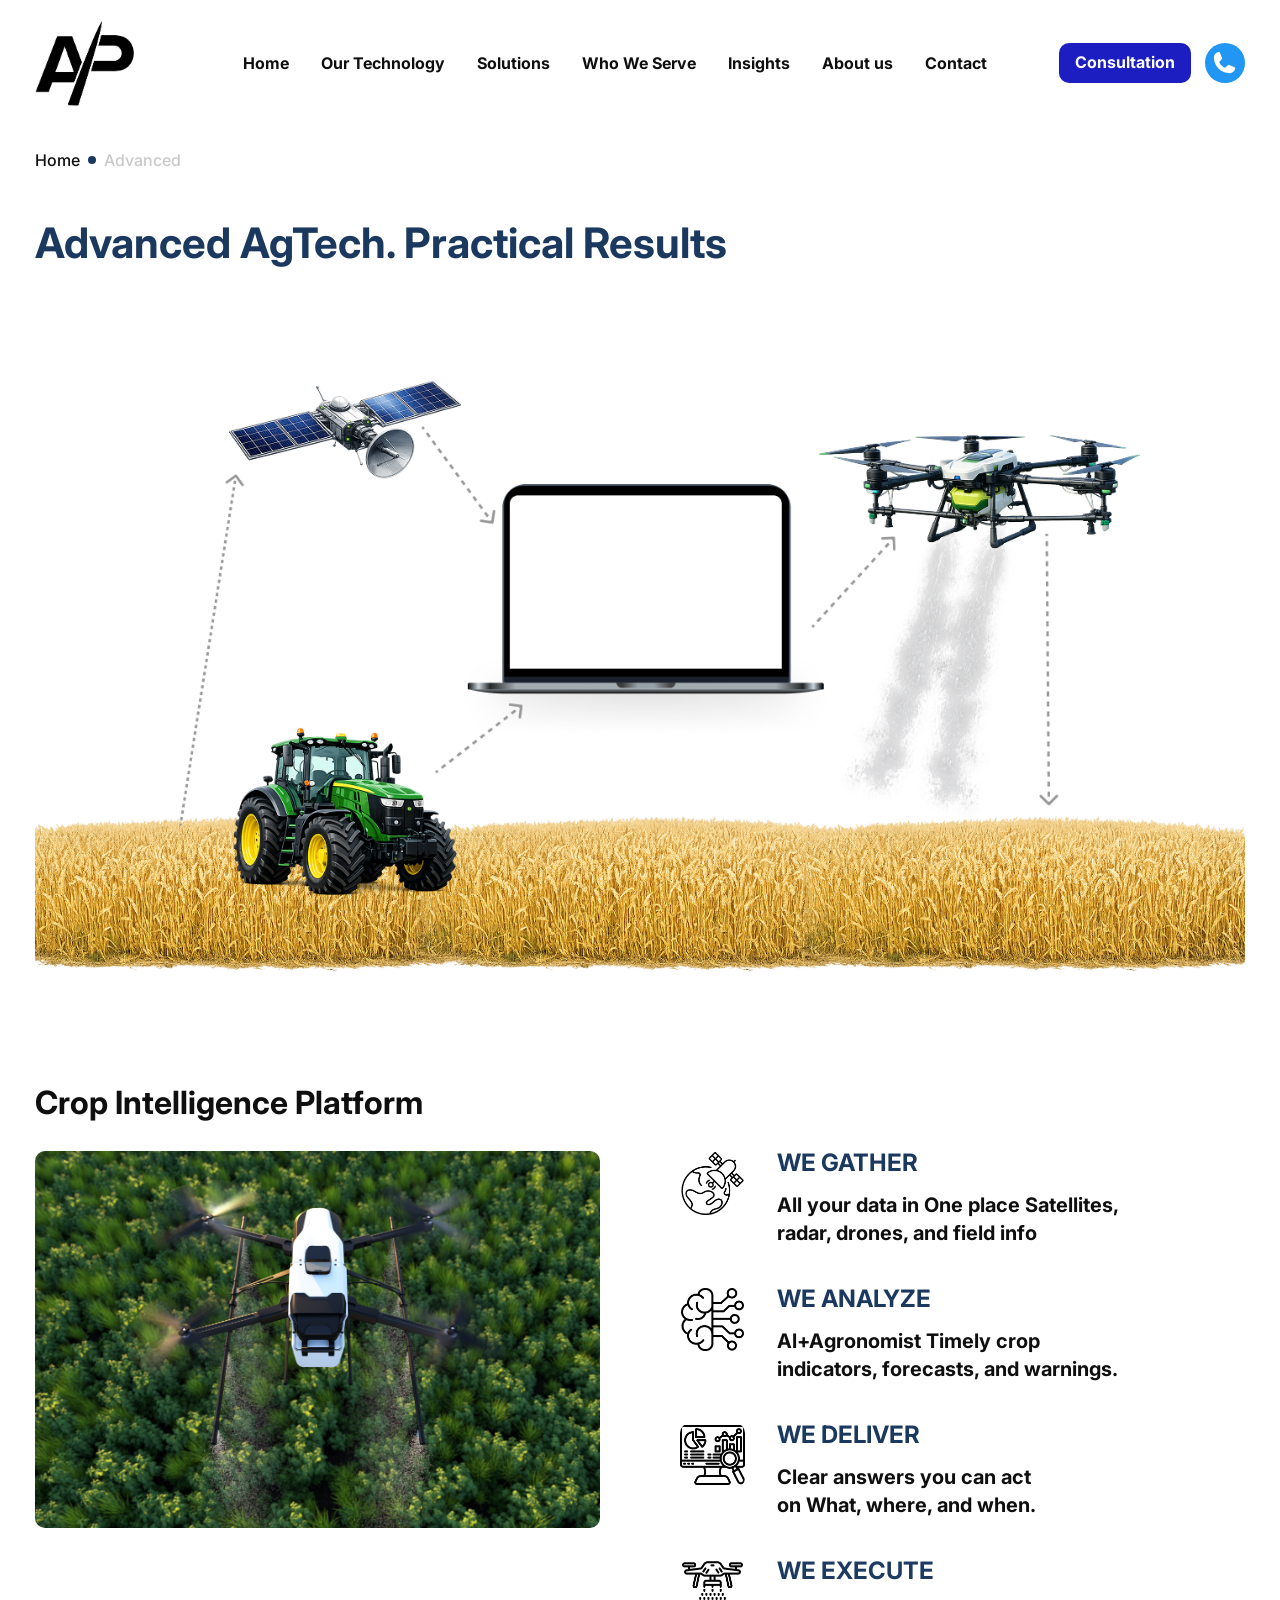
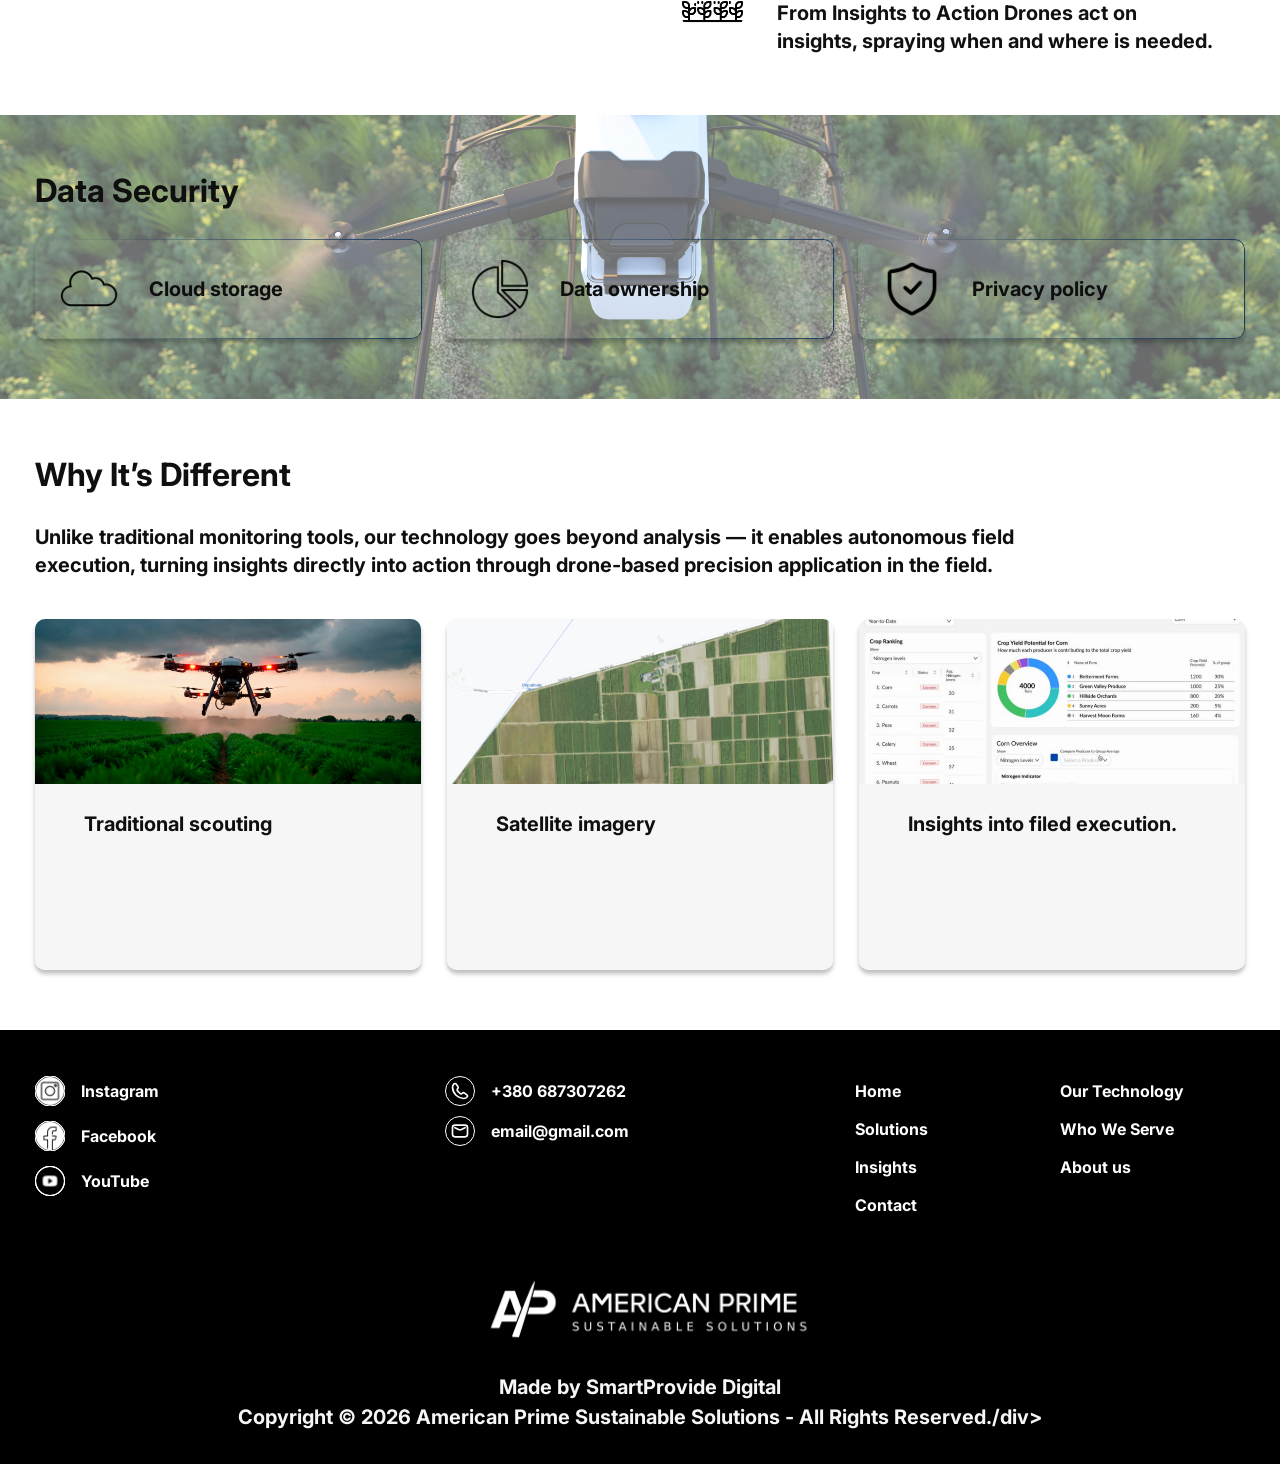
==== advanced.html @ 1220ad0c "Add files via upload" ====
<!doctype html>
<html lang="en">
<head>
    <meta charset="UTF-8" />
    <meta name="viewport" content="width=device-width, initial-scale=1.0" />

    <title>AmericanPrime</title>

    <!-- FAVICONS -->
    <link rel="icon" type="image/x-icon" href="./assets/images/favicon/favicon.ico" />
    <link rel="icon" type="image/svg+xml" href="./assets/images/favicon/favicon.svg" />
    <link rel="icon" type="image/png" sizes="96x96" href="./assets/images/favicon/favicon-96x96.png" />
    <link rel="apple-touch-icon" href="./assets/images/favicon/apple-touch-icon.png" />

  <script type="module" crossorigin src="./assets/js/vendor.min.js"></script>
  <script type="module" crossorigin src="./assets/js/main.min2.js"></script>
  <link rel="stylesheet" crossorigin href="./assets/css/style.min.css">
</head>
<body>
    <div class="wrapper" id="main">
        <header class="header" data-anim="fade-up" data-anim-delay="0.3">
            <div class="header__container">
                <a class="header__logo" href="#"><img src="./assets/images/logo.png" alt="AmericanPrime" /></a>
        
                <div class="header__menu menu">
                    <nav class="menu__nav">
                        <ul>
                            <li>
                                <a href="#">Home</a>
                            </li>
                            <li>
                                <a href="#">Our Technology</a>
                            </li>
                            <li class="sub-in">
                                <a href="#">Solutions</a>
                                <div class="menu__arrow">
                                    <svg class="icon">
                                        <use href="./assets/images/sprite.svg#icon-arrow"></use>
                                    </svg>
                                </div>
        
                                <div class="sub-list">
                                    <ul>
                                        <li>
                                            <a href="#">On-Demand Services</a>
                                        </li>
                                        <li>
                                            <a href="#">AP Crop Intelligence</a>
                                        </li>
                                        <li>
                                            <a href="#">AP Drones</a>
                                        </li>
                                    </ul>
                                </div>
                            </li>
                            <li class="sub-in">
                                <a href="#">Who We Serve</a>
                                <div class="menu__arrow">
                                    <svg class="icon">
                                        <use href="./assets/images/sprite.svg#icon-arrow"></use>
                                    </svg>
                                </div>
                                <div class="sub-list">
                                    <ul>
                                        <li>
                                            <a href="#">Farmers & Ranchers</a>
                                        </li>
                                        <li>
                                            <a href="#">Agronomists & Advisors</a>
                                        </li>
                                        <li>
                                            <a href="#">Enterprise & Ag Retail</a>
                                        </li>
                                    </ul>
                                </div>
                            </li>
                            <li>
                                <a href="#">Insights</a>
                            </li>
                            <li>
                                <a href="#">About us</a>
                            </li>
                            <li>
                                <a href="#">Contact</a>
                            </li>
                        </ul>
                    </nav>
        
                    <div class="menu__actions">
                        <button class="menu__btn btn" type="button" data-popup-target="#form-contact">
                            Consultation
                        </button>
                        <a href="tel:111111111" class="menu__link-phone" aria-label="main phone">
                            <svg class="icon">
                                <use href="./assets/images/sprite.svg#icon-phone"></use>
                            </svg>
                        </a>
                    </div>
        
                </div>
        
                <button class="header__burger js-menu-trigger" type="button" aria-label="open menu">
                    <span></span>
                </button>
            </div>
        </header>
        <main class="page page--advanced">
            <nav class="breadcrumbs" aria-label="Breadcrumb" data-anim="fade-up" data-anim-delay="0.3">
                <div class="breadcrumbs__container">
                    <ol class="breadcrumbs__list" itemscope itemtype="https://schema.org/BreadcrumbList">
            
                        <li class="breadcrumbs__item" itemprop="itemListElement" itemscope itemtype="https://schema.org/ListItem">
                            <a class="breadcrumbs__link" href="/" itemprop="item">
                                <span itemprop="name">Home</span>
                            </a>
                            <meta itemprop="position" content="1" />
                        </li>
            
            
                        <li class="breadcrumbs__item breadcrumbs__item--current" itemprop="itemListElement" itemscope
                            itemtype="https://schema.org/ListItem">
                            <span class="breadcrumbs__current" itemprop="name" aria-current="page"> Advanced</span>
                            <meta itemprop="position" content="2" />
                        </li>
            
                    </ol>
                </div>
            </nav>
            <section class="hero-banner">
                <div class="hero-banner__container">
                    <h1 class="hero-banner__title page-title" data-anim="fade-up">Advanced AgTech. Practical Results
                    </h1>
                    <div class="hero-banner__img">
                        <img src="./assets/images/hero-2.png" alt="hero">
                    </div>
                </div>
            </section>

            <section class="section crop">
                <div class="crop__container">
                    <h2 class="crop__title title" data-anim="fade-up">Crop Intelligence Platform</h2>
                    <div class="crop__wrap">
                        <div class="crop__col" data-anim="fade-up">
                            <img src="./assets/images/drone-1.jpg" alt="">
                        </div>
                        <div class="crop__col">
                            <ul class="crop__list" data-anim-stagger="true">
                                <li class="crop__item">
                                    <div class="crop__item-icon icon-wrap">
                                        <img src="./assets/images/icons/satellite-2.png" alt="">
                                    </div>
                                    <div class="crop__item__content">
                                        <h3 class="crop__item-title block-title">WE GATHER</h3>
                                        <div class="crop__item-text">
                                            <p>
                                                All your data in One place
                                                Satellites, radar, drones, and field info</p>
                                        </div>
                                    </div>
                                </li>
                                <li class="crop__item">
                                    <div class="crop__item-icon icon-wrap">
                                        <img src="./assets/images/icons/brain.png" alt="">
                                    </div>
                                    <div class="crop__item__content">
                                        <h3 class="crop__item-title block-title">WE ANALYZE</h3>
                                        <div class="crop__item-text">
                                            <p>
                                                Al+Agronomist
                                                Timely crop indicators, forecasts, and warnings.</p>
                                        </div>
                                    </div>
                                </li>
                                <li class="crop__item">
                                    <div class="crop__item-icon icon-wrap">
                                        <img src="./assets/images/icons/analytics.png" alt="">
                                    </div>
                                    <div class="crop__item__content">
                                        <h3 class="crop__item-title block-title"> WE DELIVER</h3>
                                        <div class="crop__item-text">
                                            <p>
                                                Clear answers you can act on
                                                What, where, and when.</p>
                                        </div>
                                    </div>
                                </li>
                                <li class="crop__item">
                                    <div class="crop__item-icon icon-wrap">
                                        <img src="./assets/images/icons/smart-farming.png" alt="">
                                    </div>
                                    <div class="crop__item__content">
                                        <h3 class="crop__item-title block-title">WE EXECUTE</h3>
                                        <div class="crop__item-text">
                                            <p>
                                                From Insights to Action
                                                Drones act on insights, spraying when and where is needed.</p>
                                        </div>
                                    </div>
                                </li>
                            </ul>
                        </div>
                    </div>
                </div>
            </section>

            <section class="section data">
                <div class="data__bg">
                    <img src="./assets/images/drone-1.jpg" alt="drone">
                </div>
                <div class="data__container">
                    <h2 class="data__title title" data-anim="fade-up">Data Security</h2>

                    <ul class="data__list" data-anim-stagger="true">
                        <li class="data__item">
                            <img src="./assets/images/icons/cloud.png" alt="">
                            <span>Cloud storage</span>
                        </li>
                        <li class="data__item">
                            <img src="./assets/images/icons/market-share.png" alt="">
                            <span>Data ownership</span>
                        </li>
                        <li class="data__item">
                            <img src="./assets/images/icons/insurance.png" alt="">
                            <span>Privacy policy</span>
                        </li>
                    </ul>
                </div>
            </section>

            <section class="section different">
                <div class="different__container">
                    <h2 class="different__title title" data-anim="fade-up">Why It’s Different</h2>
                    <div class="different__text section-text" data-anim="fade-up" data-anim-delay="0.3">Unlike
                        traditional monitoring tools, our technology goes
                        beyond analysis — it enables autonomous field execution, turning insights directly into action
                        through drone-based precision application in the field.</div>

                    <ul class="different__list" data-anim-stagger="true">
                        <li class="different__item">
                            <div class="different__item-img">
                                <img src="./assets/images/healthy-food.jpg" alt="">
                            </div>
                            <div class="different__item-title">Traditional scouting</div>
                        </li>
                        <li class="different__item">
                            <div class="different__item-img">
                                <img src="./assets/images/test01.png" alt="">
                            </div>
                            <div class="different__item-title">Satellite imagery</div>
                        </li>
                        <li class="different__item">
                            <div class="different__item-img">
                                <img src="./assets/images/test02.png" alt="">
                            </div>
                            <div class="different__item-title">Insights into filed execution.</div>
                        </li>
                    </ul>
                </div>
            </section>
        </main>

        <footer class="footer">
            <div class="footer__container">
                <div class="footer__row">
                    <div class="footer__social social">
                        <ul class="social__list">
                            <li class="social__item">
                                <a href="#" class="social__link" aria-label="Instagram" target="_blank" rel="noopener">
                                    <span class="social__icon">
                                        <svg width="30" height="30" viewBox="0 0 30 30" fill="none"
                                            xmlns="http://www.w3.org/2000/svg" xmlns:xlink="http://www.w3.org/1999/xlink">
                                            <rect width="30" height="30" rx="15" fill="white" />
                                            <rect width="30" height="30" rx="15" fill="url(#pattern0_127_226)" />
                                            <defs>
                                                <pattern id="pattern0_127_226" patternContentUnits="objectBoundingBox" width="1"
                                                    height="1">
                                                    <use xlink:href="#image0_127_226" transform="scale(0.00195312)" />
                                                </pattern>
                                                <image id="image0_127_226" width="512" height="512" preserveAspectRatio="none"
                                                    xlink:href="[data-uri]" />
                                            </defs>
                                        </svg>
                                    </span>
                                    <span class="social__text">Instagram</span>
                                </a>
        
        
                            </li>
                            <li class="social__item"> <a href="#" class="social__link" aria-label="Facebook" target="_blank"
                                    rel="noopener">
                                    <span class="social__icon">
                                        <svg width="30" height="30" viewBox="0 0 30 30" fill="none"
                                            xmlns="http://www.w3.org/2000/svg" xmlns:xlink="http://www.w3.org/1999/xlink">
                                            <rect width="30" height="30" rx="15" fill="white" />
                                            <rect width="30" height="30" rx="15" fill="url(#pattern0_127_225)" />
                                            <defs>
                                                <pattern id="pattern0_127_225" patternContentUnits="objectBoundingBox" width="1"
                                                    height="1">
                                                    <use xlink:href="#image0_127_225" transform="scale(0.00195312)" />
                                                </pattern>
                                                <image id="image0_127_225" width="512" height="512" preserveAspectRatio="none"
                                                    xlink:href="[data-uri]" />
                                            </defs>
                                        </svg>
        
                                    </span>
                                    <span class="social__text">Facebook</span>
                                </a>
                            </li>
                            <li class="social__item"> <a href="#" class="social__link" aria-label="YouTube" target="_blank"
                                    rel="noopener">
                                    <span class="social__icon">
                                        <svg width="29" height="29" viewBox="0 0 29 29" fill="none"
                                            xmlns="http://www.w3.org/2000/svg" xmlns:xlink="http://www.w3.org/1999/xlink">
                                            <rect x="0.5" y="0.5" width="28" height="28" rx="14" fill="white" />
                                            <rect x="0.5" y="0.5" width="28" height="28" rx="14"
                                                fill="url(#pattern0_127_227)" />
                                            <rect x="0.5" y="0.5" width="28" height="28" rx="14" stroke="white" />
                                            <defs>
                                                <pattern id="pattern0_127_227" patternContentUnits="objectBoundingBox" width="1"
                                                    height="1">
                                                    <use xlink:href="#image0_127_227" transform="scale(0.00195312)" />
                                                </pattern>
                                                <image id="image0_127_227" width="512" height="512" preserveAspectRatio="none"
                                                    xlink:href="[data-uri]" />
                                            </defs>
                                        </svg>
                                    </span>
                                    <span class="social__text">YouTube</span>
                                </a>
                            </li>
                        </ul>
                    </div>
        
        
                    <div class="footer__contacts contacts">
                        <ul class="contacts__list">
                            <li class="contacts__item">
                                <a class="contacts__link" href="tel:+380687307262">
                                    <span class="contacts__icon">
                                        <svg width="24" height="24" viewBox="0 0 24 24" fill="none"
                                            xmlns="http://www.w3.org/2000/svg">
                                            <path
                                                d="M11.7925 14.742L9.25195 12.2057C8.43422 11.3893 8.43422 10.0657 9.25195 9.24935C9.98275 8.51977 10.071 7.36701 9.45987 6.53498L7.37385 3.69514C6.75631 2.85444 5.53346 2.76108 4.79506 3.49826C3.67086 4.62058 2.91814 6.10588 3.00713 7.6906C3.44184 15.4326 9.49836 20.6079 16.3476 20.993C17.9183 21.0813 19.3811 20.3229 20.4935 19.2123C21.2429 18.4642 21.148 17.2252 20.2933 16.5995L17.4726 14.5344C16.6392 13.9242 15.4845 14.0124 14.7537 14.742C13.936 15.5583 12.6102 15.5583 11.7925 14.742Z"
                                                stroke="white" stroke-width="2" stroke-linecap="round"
                                                stroke-linejoin="round" />
                                        </svg>
                                    </span>
                                    <span class="contacts__text">+380 687307262</span>
                                </a>
                            </li>
                            <li class="contacts__item">
                                <a class="contacts__link" href="mailto:essentials.dp@gmail.com">
                                    <span class="contacts__icon">
                                        <svg width="24" height="24" viewBox="0 0 24 24" fill="none"
                                            xmlns="http://www.w3.org/2000/svg">
                                            <path
                                                d="M6 8L10.2111 10.1056C11.3373 10.6686 12.6627 10.6686 13.7889 10.1056L18 8M6 19H18C19.6569 19 21 17.6569 21 16V8C21 6.34315 19.6569 5 18 5H6C4.34315 5 3 6.34315 3 8V16C3 17.6569 4.34315 19 6 19Z"
                                                stroke="white" stroke-width="2" stroke-linecap="round"
                                                stroke-linejoin="round" />
                                        </svg>
                                    </span>
                                    <span class="contacts__text">
                                        email@gmail.com
                                    </span>
                                </a>
                            </li>
                        </ul>
                    </div>
        
                    <nav class="footer__nav">
                        <ul class="footer__list">
                            <li>
                                <a href="#">Home</a>
                            </li>
                            <li>
                                <a href="#">Our Technology</a>
                            </li>
                            <li>
                                <a href="#">Solutions</a>
                            </li>
                            <li>
                                <a href="#">Who We Serve</a>
                            </li>
                            <li>
                                <a href="#">Insights</a>
                            </li>
                            <li>
                                <a href="#">About us</a>
                            </li>
                            <li>
                                <a href="#">Contact</a>
                            </li>
                        </ul>
                    </nav>
                </div>
        
                <div class="footer__bottom">
                    <a href="#" class="footer__logo"><img src="./assets/images/logo-footer.png" alt="AmericanPrime" /></a>
        
                    <div class="footer__copyright">Made by SmartProvide Digital<br>
                        Copyright © 2026 American Prime Sustainable Solutions - All Rights Reserved./div>
                    </div>
                </div>
        </footer>    </div>
    <div id="form-contact" class="popup" aria-hidden="true">
        <div class="popup__wrapper">
    
            <div class="popup__content">
                <button class="popup__close close-popup" data-close-popup aria-label="Close" type="button"></button>
    
                <div class="popup__body">
                    <h2 class="popup__title">
                        Are you
                    </h2>
    
                    <form action="">
                        <div class="radio-fieldset__grid">
                            <label class="custom-radio">
                                <input type="radio" name="primary_role" value="farmer-ranchers" class="custom-radio__input"
                                    checked>
                                <span class="custom-radio__box"></span>
                                <span class="custom-radio__text">farmer/ranchers</span>
                            </label>
    
                            <label class="custom-radio">
                                <input type="radio" name="primary_role" value="enterprise-advisor"
                                    class="custom-radio__input">
                                <span class="custom-radio__box"></span>
                                <span class="custom-radio__text">enterprise/advisor</span>
                            </label>
    
                            <label class="custom-radio">
                                <input type="radio" name="primary_role" value="other" class="custom-radio__input">
                                <span class="custom-radio__box"></span>
                                <span class="custom-radio__text">Other</span>
                            </label>
                        </div>
                        <div class="form-group">
                            <input class="form-input" type="text" name="" id="name" required placeholder="Name">
                        </div>
                        <div class="form-group">
                            <input class="form-input" type="text" name="" id="farm-size" required placeholder="Farm size">
                            <div class="form-info">for enterprise/advisor instead of farm size - company name</div>
                        </div>
    
                        <div class="form-group">
                            <input class="form-input" type="email" name="" id="email" required placeholder="Email">
                        </div>
                        <div class="form-group">
                            <input class="form-input" type="text" name="" id="phone" required placeholder="Phone">
                        </div>
    
                        <button class="btn" type="submit">Send</button>
                    </form>
                </div>
            </div>
    
        </div>
    </div>
    
    <div id="form-success" class="popup" aria-hidden="true">
        <div class="popup__wrapper">
    
            <div class="popup__content">
                <button class="popup__close close-popup" data-close-popup aria-label="Close" type="button"></button>
    
                <div class="popup__body">
                    <h2 class="popup__title">
                        Дякуємо!
                    </h2>
                    <div class="popup__text">
                        <p>Ми звʼяжемось з вами протягом 24 годин</p>
                    </div>
                    <button class="btn" type="button" data-close-popup>Ок
                    </button>
                </div>
            </div>
        </div>
    </div></body>

</html>
---- assets/css/style.min.css ----
@charset "UTF-8";:root{--swiper-theme-color: #007aff}:host{position:relative;display:block;margin-left:auto;margin-right:auto;z-index:1}.swiper{margin-left:auto;margin-right:auto;position:relative;overflow:hidden;list-style:none;padding:0;z-index:1;display:block}.swiper-vertical>.swiper-wrapper{flex-direction:column}.swiper-wrapper{position:relative;width:100%;height:100%;z-index:1;display:flex;transition-property:transform;transition-timing-function:var(--swiper-wrapper-transition-timing-function, initial);box-sizing:content-box}.swiper-android .swiper-slide,.swiper-ios .swiper-slide,.swiper-wrapper{transform:translateZ(0)}.swiper-horizontal{touch-action:pan-y}.swiper-vertical{touch-action:pan-x}.swiper-slide{flex-shrink:0;width:100%;height:100%;position:relative;transition-property:transform;display:block}.swiper-slide-invisible-blank{visibility:hidden}.swiper-autoheight,.swiper-autoheight .swiper-slide{height:auto}.swiper-autoheight .swiper-wrapper{align-items:flex-start;transition-property:transform,height}.swiper-backface-hidden .swiper-slide{transform:translateZ(0);backface-visibility:hidden}.swiper-3d.swiper-css-mode .swiper-wrapper{perspective:75rem}.swiper-3d .swiper-wrapper{transform-style:preserve-3d}.swiper-3d{perspective:75rem}.swiper-3d .swiper-slide,.swiper-3d .swiper-cube-shadow{transform-style:preserve-3d}.swiper-css-mode>.swiper-wrapper{overflow:auto;scrollbar-width:none;-ms-overflow-style:none}.swiper-css-mode>.swiper-wrapper::-webkit-scrollbar{display:none}.swiper-css-mode>.swiper-wrapper>.swiper-slide{scroll-snap-align:start start}.swiper-css-mode.swiper-horizontal>.swiper-wrapper{scroll-snap-type:x mandatory}.swiper-css-mode.swiper-horizontal>.swiper-wrapper>.swiper-slide:first-child{margin-inline-start:var(--swiper-slides-offset-before);scroll-margin-inline-start:var(--swiper-slides-offset-before)}.swiper-css-mode.swiper-horizontal>.swiper-wrapper>.swiper-slide:last-child{margin-inline-end:var(--swiper-slides-offset-after)}.swiper-css-mode.swiper-vertical>.swiper-wrapper{scroll-snap-type:y mandatory}.swiper-css-mode.swiper-vertical>.swiper-wrapper>.swiper-slide:first-child{margin-block-start:var(--swiper-slides-offset-before);scroll-margin-block-start:var(--swiper-slides-offset-before)}.swiper-css-mode.swiper-vertical>.swiper-wrapper>.swiper-slide:last-child{margin-block-end:var(--swiper-slides-offset-after)}.swiper-css-mode.swiper-free-mode>.swiper-wrapper{scroll-snap-type:none}.swiper-css-mode.swiper-free-mode>.swiper-wrapper>.swiper-slide{scroll-snap-align:none}.swiper-css-mode.swiper-centered>.swiper-wrapper:before{content:"";flex-shrink:0;order:9999}.swiper-css-mode.swiper-centered>.swiper-wrapper>.swiper-slide{scroll-snap-align:center center;scroll-snap-stop:always}.swiper-css-mode.swiper-centered.swiper-horizontal>.swiper-wrapper>.swiper-slide:first-child{margin-inline-start:var(--swiper-centered-offset-before)}.swiper-css-mode.swiper-centered.swiper-horizontal>.swiper-wrapper:before{height:100%;min-height:1px;width:var(--swiper-centered-offset-after)}.swiper-css-mode.swiper-centered.swiper-vertical>.swiper-wrapper>.swiper-slide:first-child{margin-block-start:var(--swiper-centered-offset-before)}.swiper-css-mode.swiper-centered.swiper-vertical>.swiper-wrapper:before{width:100%;min-width:1px;height:var(--swiper-centered-offset-after)}.swiper-3d .swiper-slide-shadow,.swiper-3d .swiper-slide-shadow-left,.swiper-3d .swiper-slide-shadow-right,.swiper-3d .swiper-slide-shadow-top,.swiper-3d .swiper-slide-shadow-bottom{position:absolute;left:0;top:0;width:100%;height:100%;pointer-events:none;z-index:10}.swiper-3d .swiper-slide-shadow{background:#00000026}.swiper-3d .swiper-slide-shadow-left{background-image:linear-gradient(to left,#00000080,#0000)}.swiper-3d .swiper-slide-shadow-right{background-image:linear-gradient(to right,#00000080,#0000)}.swiper-3d .swiper-slide-shadow-top{background-image:linear-gradient(to top,#00000080,#0000)}.swiper-3d .swiper-slide-shadow-bottom{background-image:linear-gradient(to bottom,#00000080,#0000)}.swiper-lazy-preloader{width:2.625rem;height:2.625rem;position:absolute;left:50%;top:50%;margin-left:-1.3125rem;margin-top:-1.3125rem;z-index:10;transform-origin:50%;box-sizing:border-box;border:.25rem solid var(--swiper-preloader-color, var(--swiper-theme-color));border-radius:50%;border-top-color:transparent}:is(.swiper:not(.swiper-watch-progress),.swiper-watch-progress .swiper-slide-visible) .swiper-lazy-preloader{animation:swiper-preloader-spin 1s infinite linear}.swiper-lazy-preloader-white{--swiper-preloader-color: #fff}.swiper-lazy-preloader-black{--swiper-preloader-color: #000}@keyframes swiper-preloader-spin{0%{transform:rotate(0)}to{transform:rotate(360deg)}}.swiper-scrollbar{border-radius:var(--swiper-scrollbar-border-radius, 10px);position:relative;touch-action:none;background:var(--swiper-scrollbar-bg-color, rgba(0, 0, 0, .1))}.swiper-scrollbar-disabled>.swiper-scrollbar,.swiper-scrollbar.swiper-scrollbar-disabled{display:none!important}.swiper-horizontal>.swiper-scrollbar,.swiper-scrollbar.swiper-scrollbar-horizontal{position:absolute;left:var(--swiper-scrollbar-sides-offset, 1%);bottom:var(--swiper-scrollbar-bottom, 4px);top:var(--swiper-scrollbar-top, auto);z-index:50;height:var(--swiper-scrollbar-size, 4px);width:calc(100% - 2 * var(--swiper-scrollbar-sides-offset, 1%))}.swiper-vertical>.swiper-scrollbar,.swiper-scrollbar.swiper-scrollbar-vertical{position:absolute;left:var(--swiper-scrollbar-left, auto);right:var(--swiper-scrollbar-right, 4px);top:var(--swiper-scrollbar-sides-offset, 1%);z-index:50;width:var(--swiper-scrollbar-size, 4px);height:calc(100% - 2 * var(--swiper-scrollbar-sides-offset, 1%))}.swiper-scrollbar-drag{height:100%;width:100%;position:relative;background:var(--swiper-scrollbar-drag-bg-color, rgba(0, 0, 0, .5));border-radius:var(--swiper-scrollbar-border-radius, 10px);left:0;top:0}.swiper-scrollbar-cursor-drag{cursor:move}.swiper-scrollbar-lock{display:none}.glightbox-container{width:100%;height:100%;position:fixed;top:0;left:0;z-index:999999!important;overflow:hidden;-ms-touch-action:none;touch-action:none;-webkit-text-size-adjust:100%;-moz-text-size-adjust:100%;-ms-text-size-adjust:100%;text-size-adjust:100%;-webkit-backface-visibility:hidden;backface-visibility:hidden;outline:0}.glightbox-container.inactive{display:none}.glightbox-container .gcontainer{position:relative;width:100%;height:100%;z-index:9999;overflow:hidden}.glightbox-container .gslider{-webkit-transition:-webkit-transform .4s ease;transition:-webkit-transform .4s ease;transition:transform .4s ease;transition:transform .4s ease,-webkit-transform .4s ease;height:100%;left:0;top:0;width:100%;position:relative;overflow:hidden;display:-webkit-box!important;display:-ms-flexbox!important;display:flex!important;-webkit-box-pack:center;-ms-flex-pack:center;justify-content:center;-webkit-box-align:center;-ms-flex-align:center;align-items:center;-webkit-transform:translate3d(0,0,0);transform:translateZ(0)}.glightbox-container .gslide{width:100%;position:absolute;-webkit-user-select:none;-moz-user-select:none;-ms-user-select:none;user-select:none;display:-webkit-box;display:-ms-flexbox;display:flex;-webkit-box-align:center;-ms-flex-align:center;align-items:center;-webkit-box-pack:center;-ms-flex-pack:center;justify-content:center;opacity:0}.glightbox-container .gslide.current{opacity:1;z-index:99999;position:relative}.glightbox-container .gslide.prev{opacity:1;z-index:9999}.glightbox-container .gslide-inner-content{width:100%}.glightbox-container .ginner-container{position:relative;width:100%;display:-webkit-box;display:-ms-flexbox;display:flex;-webkit-box-pack:center;-ms-flex-pack:center;justify-content:center;-webkit-box-orient:vertical;-webkit-box-direction:normal;-ms-flex-direction:column;flex-direction:column;max-width:100%;margin:auto;height:100vh}.glightbox-container .ginner-container.gvideo-container{width:100%}.glightbox-container .ginner-container.desc-bottom,.glightbox-container .ginner-container.desc-top{-webkit-box-orient:vertical;-webkit-box-direction:normal;-ms-flex-direction:column;flex-direction:column}.glightbox-container .ginner-container.desc-left,.glightbox-container .ginner-container.desc-right{max-width:100%!important}.gslide iframe,.gslide video{outline:0!important;border:none;min-height:10.3125rem;-webkit-overflow-scrolling:touch;-ms-touch-action:auto;touch-action:auto}.gslide:not(.current){pointer-events:none}.gslide-image{-webkit-box-align:center;-ms-flex-align:center;align-items:center}.gslide-image img{max-height:100vh;display:block;padding:0;float:none;outline:0;border:none;-webkit-user-select:none;-moz-user-select:none;-ms-user-select:none;user-select:none;max-width:100vw;width:auto;height:auto;-o-object-fit:cover;object-fit:cover;-ms-touch-action:none;touch-action:none;margin:auto;min-width:12.5rem}.desc-bottom .gslide-image img,.desc-top .gslide-image img{width:auto}.desc-left .gslide-image img,.desc-right .gslide-image img{width:auto;max-width:100%}.gslide-image img.zoomable{position:relative}.gslide-image img.dragging{cursor:-webkit-grabbing!important;cursor:grabbing!important;-webkit-transition:none;transition:none}.gslide-video{position:relative;max-width:100vh;width:100%!important}.gslide-video .plyr__poster-enabled.plyr--loading .plyr__poster{display:none}.gslide-video .gvideo-wrapper{width:100%;margin:auto}.gslide-video:before{content:"";position:absolute;width:100%;height:100%;background:#ff000057;display:none}.gslide-video.playing:before{display:none}.gslide-video.fullscreen{max-width:100%!important;min-width:100%;height:75vh}.gslide-video.fullscreen video{max-width:100%!important;width:100%!important}.gslide-inline{background:#fff;text-align:left;max-height:calc(100vh - 2.5rem);overflow:auto;max-width:100%;margin:auto}.gslide-inline .ginlined-content{padding:1.25rem;width:100%}.gslide-inline .dragging{cursor:-webkit-grabbing!important;cursor:grabbing!important;-webkit-transition:none;transition:none}.ginlined-content{overflow:auto;display:block!important;opacity:1}.gslide-external{display:-webkit-box;display:-ms-flexbox;display:flex;width:100%;min-width:100%;background:#fff;padding:0;overflow:auto;max-height:75vh;height:100%}.gslide-media{display:-webkit-box;display:-ms-flexbox;display:flex;width:auto}.zoomed .gslide-media{-webkit-box-shadow:none!important;box-shadow:none!important}.desc-bottom .gslide-media,.desc-top .gslide-media{margin:0 auto;-webkit-box-orient:vertical;-webkit-box-direction:normal;-ms-flex-direction:column;flex-direction:column}.gslide-description{position:relative;-webkit-box-flex:1;-ms-flex:1 0 100%;flex:1 0 100%}.gslide-description.description-left,.gslide-description.description-right{max-width:100%}.gslide-description.description-bottom,.gslide-description.description-top{margin:0 auto;width:100%}.gslide-description p{margin-bottom:.75rem}.gslide-description p:last-child{margin-bottom:0}.zoomed .gslide-description,.glightbox-button-hidden{display:none}.glightbox-mobile .glightbox-container .gslide-description{height:auto!important;width:100%;position:absolute;bottom:0;padding:1.1875rem .6875rem 3.125rem;max-width:100vw!important;-webkit-box-ordinal-group:3!important;-ms-flex-order:2!important;order:2!important;max-height:78vh;overflow:auto!important;background:-webkit-gradient(linear,left top,left bottom,from(rgba(0,0,0,0)),to(rgba(0,0,0,.75)));background:linear-gradient(to bottom,#0000 0,#000000bf);-webkit-transition:opacity .3s linear;transition:opacity .3s linear}.glightbox-mobile .glightbox-container .gslide-title{color:#fff;font-size:1em}.glightbox-mobile .glightbox-container .gslide-desc{color:#a1a1a1}.glightbox-mobile .glightbox-container .gslide-desc a{color:#fff;font-weight:700}.glightbox-mobile .glightbox-container .gslide-desc *{color:inherit}.glightbox-mobile .glightbox-container .gslide-desc .desc-more{color:#fff;opacity:.4}.gdesc-open .gslide-media{-webkit-transition:opacity .5s ease;transition:opacity .5s ease;opacity:.4}.gdesc-open .gdesc-inner{padding-bottom:1.875rem}.gdesc-closed .gslide-media{-webkit-transition:opacity .5s ease;transition:opacity .5s ease;opacity:1}.greset{-webkit-transition:all .3s ease;transition:all .3s ease}.gabsolute{position:absolute}.grelative{position:relative}.glightbox-desc{display:none!important}.glightbox-open{overflow:hidden}.gloader{height:1.5625rem;width:1.5625rem;-webkit-animation:lightboxLoader .8s infinite linear;animation:lightboxLoader .8s infinite linear;border:.125rem solid #fff;border-right-color:transparent;border-radius:50%;position:absolute;display:block;z-index:9999;left:0;right:0;margin:0 auto;top:47%}.goverlay{width:100%;height:calc(100vh + 1px);position:fixed;top:-1px;left:0;background:#000;will-change:opacity}.glightbox-mobile .goverlay{background:#000}.gclose,.gnext,.gprev{z-index:99999;cursor:pointer;width:1.625rem;height:2.75rem;border:none;display:-webkit-box;display:-ms-flexbox;display:flex;-webkit-box-pack:center;-ms-flex-pack:center;justify-content:center;-webkit-box-align:center;-ms-flex-align:center;align-items:center;-webkit-box-orient:vertical;-webkit-box-direction:normal;-ms-flex-direction:column;flex-direction:column}.gclose svg,.gnext svg,.gprev svg{display:block;width:1.5625rem;height:auto;margin:0;padding:0}.gclose.disabled,.gnext.disabled,.gprev.disabled{opacity:.1}.gclose .garrow,.gnext .garrow,.gprev .garrow{stroke:#fff}.gbtn.focused{outline:.125rem solid #0f3d81}iframe.wait-autoplay{opacity:0}.glightbox-closing .gclose,.glightbox-closing .gnext,.glightbox-closing .gprev{opacity:0!important}.glightbox-clean .gslide-description{background:#fff}.glightbox-clean .gdesc-inner{padding:1.375rem 1.25rem}.glightbox-clean .gslide-title{font-size:1em;font-weight:400;font-family:arial;color:#000;margin-bottom:1.1875rem;line-height:1.4em}.glightbox-clean .gslide-desc{font-size:.86em;margin-bottom:0;font-family:arial;line-height:1.4em}.glightbox-clean .gslide-video{background:#000}.glightbox-clean .gclose,.glightbox-clean .gnext,.glightbox-clean .gprev{background-color:#000000bf;border-radius:.25rem}.glightbox-clean .gclose path,.glightbox-clean .gnext path,.glightbox-clean .gprev path{fill:#fff}.glightbox-clean .gprev{position:absolute;top:-100%;left:1.875rem;width:2.5rem;height:3.125rem}.glightbox-clean .gnext{position:absolute;top:-100%;right:1.875rem;width:2.5rem;height:3.125rem}.glightbox-clean .gclose{width:2.1875rem;height:2.1875rem;top:.9375rem;right:.625rem;position:absolute}.glightbox-clean .gclose svg{width:1.125rem;height:auto}.glightbox-clean .gclose:hover{opacity:1}.gfadeIn{-webkit-animation:gfadeIn .5s ease;animation:gfadeIn .5s ease}.gfadeOut{-webkit-animation:gfadeOut .5s ease;animation:gfadeOut .5s ease}.gslideOutLeft{-webkit-animation:gslideOutLeft .3s ease;animation:gslideOutLeft .3s ease}.gslideInLeft{-webkit-animation:gslideInLeft .3s ease;animation:gslideInLeft .3s ease}.gslideOutRight{-webkit-animation:gslideOutRight .3s ease;animation:gslideOutRight .3s ease}.gslideInRight{-webkit-animation:gslideInRight .3s ease;animation:gslideInRight .3s ease}.gzoomIn{-webkit-animation:gzoomIn .5s ease;animation:gzoomIn .5s ease}.gzoomOut{-webkit-animation:gzoomOut .5s ease;animation:gzoomOut .5s ease}@-webkit-keyframes lightboxLoader{0%{-webkit-transform:rotate(0);transform:rotate(0)}to{-webkit-transform:rotate(360deg);transform:rotate(360deg)}}@keyframes lightboxLoader{0%{-webkit-transform:rotate(0);transform:rotate(0)}to{-webkit-transform:rotate(360deg);transform:rotate(360deg)}}@-webkit-keyframes gfadeIn{0%{opacity:0}to{opacity:1}}@keyframes gfadeIn{0%{opacity:0}to{opacity:1}}@-webkit-keyframes gfadeOut{0%{opacity:1}to{opacity:0}}@keyframes gfadeOut{0%{opacity:1}to{opacity:0}}@-webkit-keyframes gslideInLeft{0%{opacity:0;-webkit-transform:translate3d(-60%,0,0);transform:translate3d(-60%,0,0)}to{visibility:visible;-webkit-transform:translate3d(0,0,0);transform:translateZ(0);opacity:1}}@keyframes gslideInLeft{0%{opacity:0;-webkit-transform:translate3d(-60%,0,0);transform:translate3d(-60%,0,0)}to{visibility:visible;-webkit-transform:translate3d(0,0,0);transform:translateZ(0);opacity:1}}@-webkit-keyframes gslideOutLeft{0%{opacity:1;visibility:visible;-webkit-transform:translate3d(0,0,0);transform:translateZ(0)}to{-webkit-transform:translate3d(-60%,0,0);transform:translate3d(-60%,0,0);opacity:0;visibility:hidden}}@keyframes gslideOutLeft{0%{opacity:1;visibility:visible;-webkit-transform:translate3d(0,0,0);transform:translateZ(0)}to{-webkit-transform:translate3d(-60%,0,0);transform:translate3d(-60%,0,0);opacity:0;visibility:hidden}}@-webkit-keyframes gslideInRight{0%{opacity:0;visibility:visible;-webkit-transform:translate3d(60%,0,0);transform:translate3d(60%,0,0)}to{-webkit-transform:translate3d(0,0,0);transform:translateZ(0);opacity:1}}@keyframes gslideInRight{0%{opacity:0;visibility:visible;-webkit-transform:translate3d(60%,0,0);transform:translate3d(60%,0,0)}to{-webkit-transform:translate3d(0,0,0);transform:translateZ(0);opacity:1}}@-webkit-keyframes gslideOutRight{0%{opacity:1;visibility:visible;-webkit-transform:translate3d(0,0,0);transform:translateZ(0)}to{-webkit-transform:translate3d(60%,0,0);transform:translate3d(60%,0,0);opacity:0}}@keyframes gslideOutRight{0%{opacity:1;visibility:visible;-webkit-transform:translate3d(0,0,0);transform:translateZ(0)}to{-webkit-transform:translate3d(60%,0,0);transform:translate3d(60%,0,0);opacity:0}}@-webkit-keyframes gzoomIn{0%{opacity:0;-webkit-transform:scale3d(.3,.3,.3);transform:scale3d(.3,.3,.3)}to{opacity:1}}@keyframes gzoomIn{0%{opacity:0;-webkit-transform:scale3d(.3,.3,.3);transform:scale3d(.3,.3,.3)}to{opacity:1}}@-webkit-keyframes gzoomOut{0%{opacity:1}50%{opacity:0;-webkit-transform:scale3d(.3,.3,.3);transform:scale3d(.3,.3,.3)}to{opacity:0}}@keyframes gzoomOut{0%{opacity:1}50%{opacity:0;-webkit-transform:scale3d(.3,.3,.3);transform:scale3d(.3,.3,.3)}to{opacity:0}}@media(min-width:769px){.glightbox-container .ginner-container{width:auto;height:auto;-webkit-box-orient:horizontal;-webkit-box-direction:normal;-ms-flex-direction:row;flex-direction:row}.glightbox-container .ginner-container.desc-top .gslide-description{-webkit-box-ordinal-group:1;-ms-flex-order:0;order:0}.glightbox-container .ginner-container.desc-top .gslide-image,.glightbox-container .ginner-container.desc-top .gslide-image img{-webkit-box-ordinal-group:2;-ms-flex-order:1;order:1}.glightbox-container .ginner-container.desc-left .gslide-description{-webkit-box-ordinal-group:1;-ms-flex-order:0;order:0}.glightbox-container .ginner-container.desc-left .gslide-image{-webkit-box-ordinal-group:2;-ms-flex-order:1;order:1}.gslide-image img{max-height:97vh;max-width:100%}.gslide-image img.zoomable{cursor:-webkit-zoom-in;cursor:zoom-in}.zoomed .gslide-image img.zoomable{cursor:-webkit-grab;cursor:grab}.gslide-inline{max-height:95vh}.gslide-external{max-height:100vh}.gslide-description.description-left,.gslide-description.description-right{max-width:17.1875rem}.glightbox-open{height:auto}.goverlay{background:#000000eb}.glightbox-clean .gslide-media{-webkit-box-shadow:1px .125rem .5625rem 0 rgba(0,0,0,.65);box-shadow:1px .125rem .5625rem #000000a6}.glightbox-clean .description-left .gdesc-inner,.glightbox-clean .description-right .gdesc-inner{position:absolute;height:100%;overflow-y:auto}.glightbox-clean .gclose,.glightbox-clean .gnext,.glightbox-clean .gprev{background-color:#00000052}.glightbox-clean .gclose:hover,.glightbox-clean .gnext:hover,.glightbox-clean .gprev:hover{background-color:#000000b3}.glightbox-clean .gprev,.glightbox-clean .gnext{top:45%}}@media(min-width:992px){.glightbox-clean .gclose{opacity:.7;right:1.25rem}}@media screen and (max-height:420px){.goverlay{background:#000}}@font-face{font-family:Inter;src:url(../fonts/Inter.woff2) format("woff2");font-weight:100 900;font-style:normal;font-display:swap}*{padding:0;margin:0;border:0px}*,*:before,*:after{box-sizing:border-box}*:before,*:after{display:inline-block}html,body{height:100%}body{scrollbar-gutter:stable;-ms-text-size-adjust:100%;-moz-text-size-adjust:100%;-webkit-text-size-adjust:100%;-webkit-font-smoothing:antialiased;-moz-osx-font-smoothing:grayscale}input,button,textarea{font-family:inherit;font-size:inherit;line-height:inherit;color:inherit;background-color:transparent}input,textarea{width:100%}label{display:inline-block}button,select,option{cursor:pointer}a{display:inline-block;color:inherit;text-decoration:none}ul,ol,ul li{list-style:none}img{max-width:100%;height:auto;vertical-align:middle}h1,h2,h3,h4,h5,h6{font-weight:inherit;font-size:inherit}:root{--accent: #1b395f;--black: #0f0f0f;--white: #ffffff;--blue: #1c1ec2;--stroke: #c9c9c9;--border-radius: .625rem;--grey: #d9d9d9;--border: #efefef;--bg: #f5f5f5;--container-width: 77.625rem;--padding-container: 1rem;--font-main: "Inter", sans-serif}h1,h2,h3,h4,h5,h6{font-weight:300;line-height:1}a{transition:color .3s ease}a:hover{color:var(--accent-color)}.text-formatted{font-weight:500;font-size:1.25rem;line-height:140%}@media(max-width:991.98px){.text-formatted{font-size:1rem}}.text-formatted{color:var(--black)}.text-formatted p:not(:last-child){margin-bottom:1rem}.text-formatted hr{margin:.75rem 0 1.5rem;border-bottom:1px solid var(--stroke)}@media(max-width:767.98px){.text-formatted hr{margin:.75rem 0 .5rem}}.text-formatted strong{font-weight:600}.text-formatted h1,.text-formatted h2,.text-formatted h3,.text-formatted h4,.text-formatted h5{font-weight:500;line-height:140%;color:var(--accent)}.text-formatted h1:not(:first-child),.text-formatted h2:not(:first-child),.text-formatted h3:not(:first-child),.text-formatted h4:not(:first-child),.text-formatted h5:not(:first-child){margin-top:1.25rem}.text-formatted h1:not(:last-child),.text-formatted h2:not(:last-child),.text-formatted h3:not(:last-child),.text-formatted h4:not(:last-child),.text-formatted h5:not(:last-child){margin-bottom:1rem}.text-formatted h1{font-size:3rem}@media(max-width:767.98px){.text-formatted h1{font-size:2.5rem}}.text-formatted h2{font-size:2rem}.text-formatted h3{font-size:1.75rem}.text-formatted h4{font-size:1.125rem}@media(max-width:575.98px){.text-formatted h4{font-size:1rem}}.text-formatted h5{font-size:1.25rem}.text-formatted ul:not(:last-child),.text-formatted ol:not(:last-child){margin-bottom:1.25rem}@media(max-width:1023.98px){.text-formatted ul:not(:last-child),.text-formatted ol:not(:last-child){margin-bottom:1rem}}.text-formatted li:not(:last-child){margin-bottom:.75rem}.text-formatted ul,.text-formatted ul li{list-style:inside!important}.text-formatted ol{counter-reset:number}.text-formatted ol>li{position:relative;counter-increment:number;padding-left:toRem(20)}.text-formatted ol>li:before{content:counter(number) ".";position:absolute;top:0;left:0}.text-formatted a{text-decoration:underline;transition:color .3s;color:var(--accent)}@media(any-hover:hover){.text-formatted a:hover{text-decoration:none;color:var(--blue)}}.text-formatted img{max-width:100%;height:auto;display:block}.text-formatted img:not(:first-child){margin-top:2rem}.text-formatted img:not(:last-child){margin-bottom:2rem}@media(max-width:1023.98px){.text-formatted img:not(:last-child){margin-bottom:1.25rem}}@media(min-width:992px){html,html *{scrollbar-color:auto;scrollbar-width:auto}html::-webkit-scrollbar,html *::-webkit-scrollbar{width:.25rem;height:.25rem}html::-webkit-scrollbar-button,html *::-webkit-scrollbar-button{display:none}html::-webkit-scrollbar-track,html *::-webkit-scrollbar-track{background:var(--white)}html::-webkit-scrollbar-track-piece,html *::-webkit-scrollbar-track-piece{background:var(--white)}html::-webkit-scrollbar-thumb,html *::-webkit-scrollbar-thumb{background:var(--accent);border-radius:2rem}html::-webkit-scrollbar-corner,html *::-webkit-scrollbar-corner{background:var(--white)}}html{scroll-behavior:smooth;background:var(--white)}body{min-width:20rem;color:var(--black);font-family:var(--font-main);font-weight:700;font-size:1.25rem;line-height:1.4;background:var(--white);font-variant-numeric:lining-nums proportional-nums;overflow-y:auto;overflow-x:hidden;text-wrap:balance}@media(max-width:991.98px){body{font-size:1rem}}[data-scrolllock] body{overflow:hidden;touch-action:none;overscroll-behavior:none}.wrapper{min-height:100%;display:flex;flex-direction:column;overflow:clip}.wrapper>main{flex:1 1 auto}.wrapper>*{min-width:0}.wrapper *{scroll-margin-top:7.5rem}@media(max-width:991.98px){.wrapper *{scroll-margin-top:5.375rem}}[class*=__container]{max-width:var(--container-width);margin:0 auto;width:100%;padding-left:var(--padding-container);padding-right:var(--padding-container)}[data-anim],[data-anim-stagger]>*{opacity:0;visibility:hidden}@media(scripting:none){[data-anim],[data-anim-stagger]>*{opacity:1!important;visibility:visible!important}}html.lock-scroll,body.lock-scroll{overflow:hidden!important;height:100%!important;width:100%!important;position:fixed!important;left:0;top:0}.hidden{display:none!important}.lock{overflow:hidden}.bg-white{background:var(--white)}.section{padding-top:3.75rem;padding-bottom:3.75rem}@media(max-width:991.98px){.section{padding-top:2.5rem;padding-bottom:2.5rem}}.section-text:not(:last-child){margin-bottom:2.5rem}@media(max-width:767.98px){.section-text:not(:last-child){margin-bottom:1.5rem}}@media(max-width:991.98px){.desktop{display:none!important}}@media(min-width:992px){.mobile{display:none!important}}.visually-hidden{position:absolute!important;overflow:hidden;clip:rect(1px,1px,1px,1px);width:1px;height:1px;word-wrap:normal}.title{font-weight:700;font-size:2rem;line-height:1;color:var(--black)}.title:not(:last-child){margin-bottom:2rem}@media(max-width:991.98px){.title:not(:last-child){margin-bottom:1.5rem}}@media(max-width:991.98px){.title{font-size:1.5rem}}.page-title{font-weight:700;font-size:2.625rem;line-height:1;color:var(--accent)}@media(max-width:991.98px){.page-title{font-size:2rem}}.page-title:not(:last-child){margin-bottom:6.25rem}@media(max-width:991.98px){.page-title:not(:last-child){margin-bottom:2rem}}.block-title{font-weight:700;font-size:1.5rem;line-height:1;color:var(--accent)}@media(max-width:991.98px){.block-title{font-size:1.25rem}}.icon-wrap{width:4.0625rem;height:4.0625rem;display:flex;align-items:center;justify-content:center}@media(max-width:767.98px){.icon-wrap{width:3rem;height:3rem}}.icon-wrap img{width:100%;height:100%;object-fit:scale-down}.page-wrap{max-width:var(--container-width);margin:0 auto;width:100%;padding-left:var(--padding-container);padding-right:var(--padding-container)}.page-wrap:not(:last-child){margin-bottom:6.25rem}@media(max-width:991.98px){.page-wrap:not(:last-child){margin-bottom:2rem}}.page{padding-top:8.125rem}@media(max-width:991.98px){.page{padding-top:5rem}}.page.page--main{padding-top:0}.page.page--privacy-policy .text-formatted{font-weight:700;font-size:1.5rem;line-height:1}@media(max-width:991.98px){.page.page--privacy-policy .text-formatted{font-size:1rem;font-weight:500}}.icon{display:inline-block;width:1rem;height:1rem;fill:currentColor;stroke:none;transition:fill .3s ease}.js-accordion-body{max-height:0;overflow:hidden;opacity:0;transition:max-height .4s ease,opacity .4s ease}.js-accordion-body.is-open{opacity:1}.js-accordion-trigger{position:relative;padding:.75rem 1rem;display:flex;align-items:center;gap:.75rem;border-radius:.75rem;font-size:.75rem;font-weight:300;line-height:1.33;text-transform:uppercase}@media(min-width:1024px){.js-accordion-trigger{font-size:1rem;padding:1.25rem}}.js-accordion-trigger span{display:flex;align-items:center;gap:.75rem;order:1;text-align:left}.js-accordion-trigger span:before{content:"";width:1rem;height:1rem;flex-shrink:0;background:url('data:image/svg+xml,<svg xmlns="http://www.w3.org/2000/svg" width="100%" height="100%" viewBox="0 0 16 16" fill="none"><path d="M8.02503 3.24538e-05C3.58753 -0.0124675 -0.0124675 3.58753 3.24538e-05 8.02503C0.0125325 12.4125 3.67191 16 8.05941 16H16V8.05941C16 3.67191 12.4125 0.0125325 8.02503 3.24538e-05ZM8.71253 12.075C8.50316 12.2594 8.24378 12.3532 7.93128 12.3532C7.61878 12.3532 7.35941 12.2594 7.15003 12.075C6.94066 11.8907 6.83753 11.6532 6.83753 11.3657C6.83753 11.0782 6.94066 10.8407 7.15003 10.6563C7.35941 10.4719 7.61878 10.3782 7.93128 10.3782C8.24378 10.3782 8.50316 10.4719 8.71253 10.6563C8.92191 10.8407 9.02503 11.0782 9.02503 11.3657C9.02503 11.6532 8.91878 11.8875 8.71253 12.075ZM10.5625 6.84691C10.4344 7.11253 10.2282 7.38441 9.94378 7.65941L9.27191 8.28441C9.08128 8.46878 8.94691 8.65628 8.87503 8.85003C8.80003 9.04378 8.75941 9.28753 8.75316 9.58441H7.07816C7.07816 9.01566 7.14378 8.56566 7.27191 8.23753C7.40316 7.90316 7.61878 7.60941 7.89691 7.38128C8.18441 7.14066 8.40628 6.91878 8.55628 6.71878C8.70316 6.52816 8.78128 6.29378 8.78128 6.05628C8.78128 5.46878 8.52816 5.17191 8.02191 5.17191C7.80316 5.16566 7.59378 5.25941 7.45628 5.42816C7.31253 5.60003 7.23441 5.83128 7.22816 6.12503H5.25316C5.26253 5.34378 5.50628 4.73753 5.99066 4.30316C6.47503 3.86878 7.15316 3.65003 8.02503 3.65003C8.89378 3.65003 9.56878 3.85003 10.0469 4.25316C10.525 4.65628 10.7625 5.22503 10.7625 5.96566C10.7594 6.26878 10.6938 6.57191 10.5625 6.84691Z" fill="%23CC171E"/><path d="M8.71253 12.075C8.50316 12.2594 8.24378 12.3532 7.93128 12.3532C7.61878 12.3532 7.35941 12.2594 7.15003 12.075C6.94066 11.8907 6.83753 11.6532 6.83753 11.3657C6.83753 11.0782 6.94066 10.8407 7.15003 10.6563C7.35941 10.4719 7.61878 10.3782 7.93128 10.3782C8.24378 10.3782 8.50316 10.4719 8.71253 10.6563C8.92191 10.8407 9.02503 11.0782 9.02503 11.3657C9.02503 11.6532 8.91878 11.8875 8.71253 12.075Z" fill="white"/><path d="M10.5625 6.84691C10.4344 7.11253 10.2282 7.38441 9.94378 7.65941L9.27191 8.28441C9.08128 8.46878 8.94691 8.65628 8.87503 8.85003C8.80003 9.04378 8.75941 9.28753 8.75316 9.58441H7.07816C7.07816 9.01566 7.14378 8.56566 7.27191 8.23753C7.40316 7.90316 7.61878 7.60941 7.89691 7.38128C8.18441 7.14066 8.40628 6.91878 8.55628 6.71878C8.70316 6.52816 8.78128 6.29378 8.78128 6.05628C8.78128 5.46878 8.52816 5.17191 8.02191 5.17191C7.80316 5.16566 7.59378 5.25941 7.45628 5.42816C7.31253 5.60003 7.23441 5.83128 7.22816 6.12503H5.25316C5.26253 5.34378 5.50628 4.73753 5.99066 4.30316C6.47503 3.86878 7.15316 3.65003 8.02503 3.65003C8.89378 3.65003 9.56878 3.85003 10.0469 4.25316C10.525 4.65628 10.7625 5.22503 10.7625 5.96566C10.7594 6.26878 10.6938 6.57191 10.5625 6.84691Z" fill="white"/></svg>') center no-repeat}@media(min-width:1024px){.js-accordion-trigger span:before{width:1.5rem;height:1.5rem}}.js-accordion-trigger:before{order:2;font-size:.4375rem;transition:transform .3s;margin-left:auto}.js-accordion-trigger.is-active:before{transform:rotate(-180deg)}.btn{--height: 3.5rem}@media(max-width:991.98px){.btn{--height: 2.875rem}}.btn{position:relative;width:fit-content;min-height:var(--height);padding:.5rem 1.5rem;gap:.5rem;display:inline-flex;align-items:center;justify-content:center;text-align:center;color:var(--white);font-weight:700;font-size:1rem;line-height:1.5;text-transform:uppercase;overflow:hidden;background:var(--blue);border-radius:.625rem;border:none;transition:all .3s ease;text-decoration:none}.btn .icon{width:1.25rem;height:1.25rem;flex-shrink:0;transition:transform .3s ease}.btn:hover{box-shadow:inset 0 var(--height) 0 0 var(--accent);color:var(--white);border-color:var(--accent)}.btn:focus,.btn:hover{outline:none}.btn[disabled]{cursor:not-allowed;pointer-events:none;opacity:.8}.btn.btn-border{background:transparent;color:var(--blue);border:1px solid var(--blue)}@media(any-hover:hover){.btn.btn-border:hover{box-shadow:inset 0 var(--height) 0 0 var(--accent);color:var(--white);border-color:var(--accent)}}input[type=date],input[type=text],input[type=email],input[type=tel],input[type=number],textarea{-webkit-appearance:none;-moz-appearance:none;appearance:none}input[type=number]::-webkit-inner-spin-button,input[type=number]::-webkit-outer-spin-button{-webkit-appearance:none;margin:0}input[type=number]{-moz-appearance:textfield}form{display:flex;flex-direction:column;row-gap:1.5rem}form .btn{min-width:18.875rem}.form-grid{display:grid;grid-template-columns:repeat(2,1fr);gap:1.5rem 6.375rem}@media(max-width:991.98px){.form-grid{grid-template-columns:1fr;row-gap:2rem}}.form-col{display:flex;flex-direction:column;row-gap:1.5rem}.form-group{position:relative}.form-info{margin-top:.25rem;font-weight:700;font-size:1rem;line-height:100%;color:#797979}.form-input{position:relative;z-index:2;display:flex;height:3.375rem;padding:1rem 2rem;align-items:center;gap:.5rem;width:100%;font-weight:700;font-size:1.25rem;line-height:1.4;border:1px solid var(--grey);border-radius:var(--border-radius);background:var(--grey);caret-color:var(--black);color:var(--black);transition:all .3s ease;outline:none}@media(max-width:991.98px){.form-input{padding:.75rem 1.25rem;font-size:1rem;height:3.125rem}}.form-input::placeholder{color:var(--black)}.form-input:focus{border-color:var(--blue)}textarea.form-input{padding:.75rem .5rem;resize:none;height:4.25rem}.form-label{display:block;font-weight:700;font-size:1rem;line-height:100%;color:var(--black);margin-bottom:.5rem}.custom-checkbox{width:fit-content;margin-left:auto;margin-right:auto;position:relative;display:flex;align-items:center;justify-content:center;gap:.75rem;color:var(--white);font-size:.875rem;font-weight:400;transition:color .3s;cursor:pointer}@media(min-width:1024px){.custom-checkbox{margin-left:0}}@media(any-hover:hover){.custom-checkbox:hover{color:var(--primary)}}.custom-checkbox:has(input[type=checkbox]:checked) .checkmark{background:var(--primary)}.custom-checkbox:has(input[type=checkbox]:checked) .checkmark:before{opacity:1}.custom-checkbox input{position:absolute;top:0;left:0;opacity:0;visibility:hidden;width:0;height:0}.custom-checkbox a{color:var(--white);text-decoration:underline}.custom-checkbox a:hover{text-decoration:none;color:var(--white)}.custom-checkbox .checkmark{position:relative;width:1.25rem;height:1.25rem;border-radius:.25rem;flex-shrink:0;border:.125rem solid var(--primary)}.custom-checkbox .checkmark:before{content:"";position:absolute;top:50%;left:50%;transform:translate(-50%,-50%);width:.75rem;height:.5625rem;background:url('data:image/svg+xml,<svg xmlns="http://www.w3.org/2000/svg" width="12" height="9" viewBox="0 0 12 9" fill="none"><path d="M11.7212 0.278745C11.3499 -0.093032 10.747 -0.0927976 10.3752 0.278745L4.31744 6.33674L1.62503 3.64435C1.25325 3.27257 0.650609 3.27257 0.278832 3.64435C-0.0929441 4.01613 -0.0929441 4.61877 0.278832 4.99055L3.6442 8.35592C3.82998 8.54169 4.07357 8.63481 4.31719 8.63481C4.5608 8.63481 4.80463 8.54192 4.9904 8.35592L11.7212 1.62492C12.0929 1.2534 12.0929 0.650498 11.7212 0.278745Z" fill="%23F5F5F5"/></svg>') center no-repeat;opacity:0;transition:opacity .3s}.radio-fieldset{border:none;padding:0;margin:auto 0 2.5rem}@media(max-width:991.98px){.radio-fieldset{margin:auto 0 2rem}}.radio-fieldset__title{font-weight:700;font-size:1.25rem;line-height:100%}.radio-fieldset__title:not(:last-child){margin-bottom:3.125rem}@media(max-width:991.98px){.radio-fieldset__title:not(:last-child){margin-bottom:1.5rem}}.radio-fieldset__grid{display:grid;grid-template-columns:repeat(2,1fr);gap:1rem}@media(max-width:991.98px){.radio-fieldset__grid{grid-template-columns:1fr}}.custom-radio{display:inline-flex;align-items:center;gap:1rem;cursor:pointer}@media(max-width:991.98px){.custom-radio{gap:.75rem}}.custom-radio__input{position:absolute;width:1px;height:1px;padding:0;margin:-1px;overflow:hidden;clip:rect(0,0,0,0);white-space:nowrap;border:0}.custom-radio__input:checked+.custom-radio__box{background:var(--blue)}.custom-radio__input:checked+.custom-radio__box:after{transform:translate(-50%,-50%) scale(1)}.custom-radio__input:focus-visible+.custom-radio__box{outline:.125rem solid var(--blue);outline-offset:.125rem}.custom-radio__box{position:relative;flex-shrink:0;width:1.875rem;height:1.875rem;border-radius:50%;background-color:var(--grey);transition:background .3s ease}.custom-radio__box:after{content:"";position:absolute;top:50%;left:50%;width:.75rem;height:.75rem;background-color:var(--white);border-radius:50%;transform:translate(-50%,-50%) scale(0);transition:transform .2s cubic-bezier(.175,.885,.32,1.275)}@media(max-width:991.98px){.custom-radio__box:after{width:.625rem;height:.625rem}}@media(max-width:991.98px){.custom-radio__box{width:1.5rem;height:1.5rem}}.custom-radio__text{font-weight:700;font-size:1.25rem;line-height:100%;color:var(--black);-webkit-user-select:none;user-select:none;transition:color .3s ease}@media(any-hover:hover){.custom-radio__text:hover{color:var(--blue)}}.swiper-scrollbar{--swiper-scrollbar-border-radius: .25rem;--swiper-scrollbar-top: auto;--swiper-scrollbar-bottom: .25rem;--swiper-scrollbar-left: auto;--swiper-scrollbar-right: .25rem;--swiper-scrollbar-sides-offset: 0;--swiper-scrollbar-bg-color: var(--bg-2);--swiper-scrollbar-drag-bg-color: var(--light-blue);--swiper-scrollbar-size: .5rem;position:static!important;display:flex;justify-content:flex-start;margin-top:1.5rem}@media(max-width:767.98px){.swiper-scrollbar{margin-top:1rem}}.swiper-pagination{--swiper-pagination-color: var(--light-blue);--swiper-pagination-left: auto;--swiper-pagination-right: .5rem;--swiper-pagination-bottom: .5rem;--swiper-pagination-top: auto;--swiper-pagination-fraction-color: inherit;--swiper-pagination-progressbar-bg-color: rgba(0, 0, 0, .25);--swiper-pagination-progressbar-size: .25rem;--swiper-pagination-bullet-size: .5rem;--swiper-pagination-bullet-width: .5rem;--swiper-pagination-bullet-height: .5rem;--swiper-pagination-bullet-inactive-color: #e2e2e2;--swiper-pagination-bullet-inactive-opacity: 1;--swiper-pagination-bullet-opacity: 1;--swiper-pagination-bullet-horizontal-gap: .25rem;--swiper-pagination-bullet-vertical-gap: .375rem;position:static!important;display:flex;justify-content:flex-start;margin-top:1rem}.swiper-nav{display:flex;align-items:center;min-height:4rem;gap:1.25rem}@media(min-width:992px){.swiper-nav{position:absolute;right:1.25rem;bottom:1.25rem;z-index:10;min-height:3.125rem}}@media(max-width:991.98px){.swiper-nav{gap:.5rem;justify-content:center}}.swiper-nav .swiper-button-next,.swiper-nav .swiper-button-prev{position:static;flex-shrink:0;margin-top:0!important}.swiper-button-next,.swiper-button-prev{--swiper-navigation-size: 4rem;--swiper-navigation-sides-offset: 1rem;--swiper-navigation-color: var(--white);flex-shrink:0;display:flex;align-items:center;justify-content:center;background:transparent;cursor:pointer;border-radius:6.25rem;transition:all .3s ease;background:var(--accent)}@media(max-width:991.98px){.swiper-button-next,.swiper-button-prev{--swiper-navigation-size: 3.125rem}}.swiper-button-next:hover,.swiper-button-prev:hover{background:var(--black);color:var(--white);outline:none}.swiper-button-next:focus,.swiper-button-prev:focus{outline:none}.swiper-button-next .swiper-navigation-icon,.swiper-button-next .icon,.swiper-button-prev .swiper-navigation-icon,.swiper-button-prev .icon{width:1.75rem;height:1.75rem}@media(max-width:991.98px){.swiper-button-next .swiper-navigation-icon,.swiper-button-next .icon,.swiper-button-prev .swiper-navigation-icon,.swiper-button-prev .icon{width:1.5rem;height:1.5rem}}.swiper-button-next.swiper-button-disabled,.swiper-button-prev.swiper-button-disabled{background:var(--accent-disable)}.swiper-button-next.swiper-button-lock,.swiper-button-prev.swiper-button-lock{display:none}button[hidden]{display:none!important}button[disabled]{opacity:.7;pointer-events:none}.swiper-watch-progress{overflow:visible}.swiper-watch-progress .swiper-slide{opacity:1;height:auto!important}.swiper-watch-progress .swiper-slide:not(.swiper-slide-visible){opacity:0;pointer-events:none;transition:opacity .3s}.js-faq-wrap.is-open .js-faq-body{opacity:1}.js-faq-wrap.is-open .js-faq-trigger .icon,.js-faq-wrap.is-open .arrow{transform:rotate(135deg)}.js-faq-wrap .js-faq-trigger .icon,.js-faq-wrap .arrow{transition:transform .3s ease}.js-faq-body{max-height:0;overflow:hidden;opacity:0;transition:max-height .3s ease,opacity .3s ease}.hero{padding:12.5rem 0 5.625rem;min-height:calc(var(--vh, 1vh) * 100);display:flex;flex-direction:column}.hero__img{position:absolute;inset:0;z-index:1}.hero__img:before{content:"";position:absolute;inset:0;background:linear-gradient(48.33deg,#ffffff80 16.38%,#fff0 88.04%)}@media(max-width:991.98px){.hero__img:before{background:linear-gradient(48.33deg,#fffc 16.38%,#fff0 88.04%)}}.hero__img img{width:100%;height:100%;object-fit:cover}.hero__container{position:relative;z-index:2;display:flex;flex-direction:column;row-gap:1.5rem;min-height:100%;flex-grow:1}.hero__title{max-width:31.25rem;font-weight:700;font-size:2.625rem;line-height:1;color:var(--accent)}@media(max-width:991.98px){.hero__title{font-size:2rem}}.hero__text{max-width:37.5rem;font-weight:500;font-size:1.5rem;line-height:1;color:var(--accent)}@media(max-width:991.98px){.hero__text{font-size:1.25rem}}.hero__blockquote{margin-top:auto;font-weight:700;font-size:1.625rem;line-height:1;color:var(--white)}@media(max-width:991.98px){.hero__blockquote{font-size:1.25rem}}.hero__actions{display:flex;align-items:center;gap:.75rem 2.25rem;flex-wrap:wrap}@media(max-width:991.98px){.hero__actions{flex-direction:column;gap:.5rem}}.hero__btn{flex-shrink:0}@media(max-width:991.98px){.hero__btn{width:100%}}.partners__container:not(:last-child){margin-bottom:2rem}@media(max-width:991.98px){.partners__container:not(:last-child){margin-bottom:1.5rem}}.farming__list{padding-top:1.25rem;display:grid;grid-template-columns:repeat(4,1fr);gap:2.5rem 1.5rem;counter-reset:step-counter}@media(max-width:991.98px){.farming__list{grid-template-columns:repeat(2,1fr);gap:2.5rem 1.25rem}}@media(max-width:767.98px){.farming__list{grid-template-columns:1fr}}.farming__item{position:relative;padding-left:1.25rem;display:flex;min-height:100%}.farming__item:before{counter-increment:step-counter;content:counter(step-counter,decimal-leading-zero);position:absolute;top:-1.25rem;left:0;font-weight:700;font-size:3rem;line-height:100%;color:var(--accent)}.farming__item-text{position:relative;z-index:2;flex-grow:1;display:flex;align-items:center;min-height:6.375rem;padding:1.875rem;font-weight:700;font-size:1.25rem;border-radius:var(--border-radius);box-shadow:0 .25rem .25rem #00000040;background:#ffffff91}.farming__item-text:before{content:"";position:absolute;inset:0;border-radius:inherit;padding:1px;background:linear-gradient(98.44deg,#fff0 2.26%,#1b395f);-webkit-mask:linear-gradient(#fff 0 0) content-box,linear-gradient(#fff 0 0);-webkit-mask-composite:xor;mask-composite:exclude;pointer-events:none}.platform{position:relative}.platform__bg{position:absolute;inset:0}.platform__bg:before{content:"";position:absolute;inset:0;background:#ffffffc4}.platform__bg img{width:100%;height:100%;object-fit:cover}.platform__container{position:relative;z-index:3}.platform__list{padding-top:1.25rem;display:grid;grid-template-columns:repeat(3,1fr);gap:2.5rem 1.5rem}@media(max-width:991.98px){.platform__list{grid-template-columns:1fr}}.item-platform{position:relative;display:flex}.item-platform__icon{position:absolute;top:-1.25rem;left:.625rem;width:3.125rem;height:3.125rem}.item-platform__icon img{width:100%;height:100%;object-fit:scale-down}.item-platform__content{display:flex;flex-direction:column;row-gap:1.25rem;padding:3.125rem 1.5rem 1.375rem 2.625rem;background:#f1f1f138;box-shadow:0 .25rem .25rem #00000040;border-radius:var(--border-radius);cursor:pointer;transition:all .3s ease}@media(any-hover:hover){.item-platform__content:hover{background:var(--accent)}.item-platform__content:hover .item-platform__title,.item-platform__content:hover .item-platform__text{color:var(--white)}}.item-platform__content:before{content:"";position:absolute;inset:0;border-radius:inherit;padding:1px;background:linear-gradient(98.44deg,#fff0 2.26%,#1b395f);-webkit-mask:linear-gradient(#fff 0 0) content-box,linear-gradient(#fff 0 0);-webkit-mask-composite:xor;mask-composite:exclude;pointer-events:none}@media(max-width:991.98px){.item-platform__content{padding:2.875rem 1.25rem 1.25rem}}.item-platform__title{font-weight:700;font-size:1.25rem;line-height:100%;color:var(--accent);transition:color .3s ease}.item-platform__text{font-weight:700;font-size:1rem;line-height:1.25rem;color:var(--black);transition:color .3s ease}.item-platform__text p:not(:last-child){margin-bottom:1rem}.how-works{position:relative}.how-works__list{position:relative;display:flex;align-items:center;justify-content:space-evenly;gap:1.25rem}@media(max-width:767.98px){.how-works__list{flex-direction:column}}.how-works__list:before{content:"";position:absolute;top:50%;left:50%;transform:translate(-50%,-50%);width:100vw;height:.1875rem;background:linear-gradient(90deg,#1c1ec200,#0d0e5c 35.58% 72.12%,#0d0e5c00 99.04%)}.how-works__item{position:relative;z-index:2;border-radius:50%;font-weight:700;font-size:1.25rem;line-height:100%;text-align:center;display:flex;align-items:center;justify-content:center}.how-works__item:nth-child(3n+1),.how-works__item:nth-child(3n+3){padding:.75rem;width:8.75rem;height:8.75rem;background:var(--accent);color:var(--white)}.how-works__item:nth-child(3n+2){padding:1rem;width:11.125rem;height:11.125rem;color:var(--black);background:var(--white)}.how-works__item:nth-child(3n+2):before{content:"";position:absolute;inset:0;border-radius:inherit;padding:1px;background:linear-gradient(98.44deg,#fff0 2.26%,#1b395f);-webkit-mask:linear-gradient(#fff 0 0) content-box,linear-gradient(#fff 0 0);-webkit-mask-composite:xor;mask-composite:exclude;pointer-events:none}.impact__container{position:relative}.impact__list{position:relative;z-index:2;display:grid;grid-template-columns:repeat(2,1fr);gap:3.125rem}@media(max-width:991.98px){.impact__list{grid-template-columns:1fr;gap:1.5rem}}.impact__item{display:flex;align-items:center;gap:1.25rem;font-weight:700;font-size:1.5rem;line-height:100%}@media(max-width:991.98px){.impact__item{gap:1rem;font-size:1.25rem}}.impact__item-num{position:relative;width:5.125rem;height:5.125rem;border-radius:50%;display:flex;align-items:center;justify-content:center;flex-shrink:0;font-weight:700;font-size:2.25rem;line-height:100%}.impact__item-num:before{content:"";position:absolute;inset:0;border-radius:inherit;padding:1px;background:linear-gradient(98.44deg,#fff0 2.26%,#1b395f);-webkit-mask:linear-gradient(#fff 0 0) content-box,linear-gradient(#fff 0 0);-webkit-mask-composite:xor;mask-composite:exclude;pointer-events:none}@media(max-width:991.98px){.impact__item-num{width:4rem;height:4rem;font-size:1.875rem}}.impact__img{display:flex;align-items:center}.impact__img img{max-width:25.9375rem}@media(min-width:992px){.impact__img{justify-content:flex-end;transform:translateY(-40%);margin-right:15%}}.serve__grid{position:relative;display:grid;grid-template-columns:1fr 30.375rem;gap:1rem}@media(max-width:991.98px){.serve__grid{grid-template-columns:1fr 23.75rem}}@media(max-width:767.98px){.serve__grid{grid-template-columns:1fr}}.serve__card{position:relative;font-weight:700;font-size:1.5rem;line-height:100%;color:var(--white);border-radius:var(--border-radius);height:8.375rem;overflow:hidden;display:flex;align-items:center;justify-content:center;padding:1.875rem;cursor:pointer}.serve__card:before{content:"";position:absolute;z-index:1;inset:0;background:#0000008c;transition:opacity .3s ease;opacity:0;pointer-events:none}@media(any-hover:hover){.serve__card:hover{color:var(--white)}.serve__card:hover span,.serve__card:hover:before{opacity:1}}.serve__card span{position:relative;z-index:2;transition:opacity .3s ease;opacity:0}.serve__card img{position:absolute;width:100%;height:100%;object-fit:cover}@media(min-width:768px){.serve__card:nth-child(3n+1){height:20.875rem}.serve__card:nth-child(3n+2){position:absolute;z-index:3;top:0;right:0;height:11.4375rem;width:57%;border-radius:0 .625rem .625rem;box-shadow:0 0 0 1rem var(--white)}.serve__card:nth-child(3n+3){align-self:end;border-radius:0 .625rem .625rem}}@media(max-width:767.98px){.serve__card{height:13.75rem}.serve__card span,.serve__card:before{opacity:1}}.grid-img{background:var(--accent)}.grid-img__list{display:grid;grid-template-columns:repeat(12,1fr);gap:1.5rem}@media(max-width:767.98px){.grid-img__list{grid-template-columns:1fr}}.grid-img__item{position:relative;font-weight:700;font-size:1.5rem;line-height:100%;color:var(--white);border-radius:var(--border-radius);height:12.4375rem;overflow:hidden;display:flex;align-items:center;justify-content:center;padding:1.875rem;cursor:pointer}.grid-img__item:not(:first-child):before{content:"";position:absolute;z-index:1;inset:0;background:#0000008c;pointer-events:none}.grid-img__item span{position:relative;z-index:2}.grid-img__item img{position:absolute;width:100%;height:100%;object-fit:cover}@media(min-width:768px){.grid-img__item:nth-child(4n+1),.grid-img__item:nth-child(4n+2){height:20.6875rem}.grid-img__item:nth-child(4n+1){grid-column:span 7/span 7}.grid-img__item:nth-child(4n+2){grid-column:span 5/span 5;grid-column-start:8}.grid-img__item:nth-child(4n+3){grid-column:span 5/span 5;grid-row-start:2}.grid-img__item:nth-child(4n+4){grid-column:span 7/span 7;grid-column-start:6;grid-row-start:2}}@media(max-width:767.98px){.grid-img__item{height:13.75rem}}.trust__list{position:relative;padding-top:1.25rem;display:grid;grid-template-columns:repeat(4,1fr);gap:2.625rem}.trust__list:before{content:"";position:absolute;top:50%;left:50%;transform:translate(-50%,-50%);height:1px;width:100vw;background:linear-gradient(90deg,#1b395f00,#1b395f 54.33%,#3876c500)}@media(max-width:991.98px){.trust__list{padding-top:0;grid-template-columns:repeat(2,1fr)}.trust__list:before{display:none}}@media(max-width:767.98px){.trust__list{gap:2rem 1.25rem}}.trust__item{position:relative;z-index:2;padding:5rem 0;display:flex;flex-direction:column;row-gap:3.4375rem;text-align:center;align-items:center}@media(min-width:992px){.trust__item:nth-child(2n) .trust__item-title{bottom:auto;top:0}.trust__item:nth-child(2n) .trust__item-title:before{bottom:auto;top:100%}}@media(max-width:991.98px){.trust__item{padding:0;row-gap:2.5rem}}.trust__item-icon{position:relative;z-index:2;width:11.125rem;border-radius:50%;height:11.125rem;padding:.75rem;display:flex;align-items:center;justify-content:center;background:var(--white)}@media(max-width:991.98px){.trust__item-icon{width:8.75rem;height:8.75rem}}@media(max-width:767.98px){.trust__item-icon{width:6.25rem;height:6.25rem}}.trust__item-icon:before{content:"";position:absolute;inset:0;border-radius:inherit;padding:1px;background:linear-gradient(98.44deg,#fff0 2.26%,#1b395f);-webkit-mask:linear-gradient(#fff 0 0) content-box,linear-gradient(#fff 0 0);-webkit-mask-composite:xor;mask-composite:exclude;pointer-events:none}.trust__item-icon img{position:relative;z-index:2;flex-shrink:0;width:4.0625rem;height:4.0625rem;object-fit:scale-down}@media(max-width:767.98px){.trust__item-icon img{width:3rem;height:3rem}}.trust__item-title{position:absolute;bottom:0;left:0;width:100%;display:flex;align-items:center;justify-content:center;text-align:center;font-weight:700;font-size:1.25rem;line-height:100%;color:var(--accent)}.trust__item-title:before{content:"";position:absolute;bottom:100%;left:50%;transform:translate(-50%);width:1px;background:var(--accent);height:3.75rem}@media(max-width:991.98px){.trust__item-title{position:relative}}@media(max-width:767.98px){.trust__item-title{font-size:1rem}}.hero-banner,.hero-banner__container{position:relative}.hero-banner__title{z-index:2}.hero-banner__title:not(:last-child){margin-bottom:0}@media(min-width:992px){.hero-banner__title{position:absolute;top:2rem;left:1rem}}.hero-banner__img{width:100%;display:flex;align-items:center;justify-content:center}.hero-banner__img img{width:100%;height:auto}.crop__wrap{display:grid;grid-template-columns:repeat(2,1fr);gap:5rem}@media(max-width:991.98px){.crop__wrap{grid-template-columns:1fr;row-gap:2.5rem}}.crop__col img{width:100%;height:auto;border-radius:var(--border-radius)}.crop__list{display:flex;flex-direction:column;row-gap:2.5rem}.crop__item{display:flex;gap:2rem}.crop__item-icon{flex-shrink:0}.crop__item-title:not(:last-child){margin-bottom:1rem}.data{position:relative}.data__bg{position:absolute;inset:0}.data__bg:before{content:"";position:absolute;inset:0;background:#fff6}.data__bg img{width:100%;height:100%;object-fit:cover}.data__container{position:relative;z-index:2}.data__list{display:grid;grid-template-columns:repeat(3,1fr);gap:1.5rem}.data__item{position:relative;padding:1.25rem 1.5rem;display:flex;align-items:center;gap:1.875rem;background:#ffffff0a;border-radius:var(--border-radius);box-shadow:0 .25rem .25rem #00000040}.data__item:before{content:"";position:absolute;inset:0;border-radius:inherit;padding:1px;background:linear-gradient(98.44deg,#fff0 2.26%,#1b395f);-webkit-mask:linear-gradient(#fff 0 0) content-box,linear-gradient(#fff 0 0);-webkit-mask-composite:xor;mask-composite:exclude;pointer-events:none}@media(max-width:991.98px){.data__item{gap:1rem}}.data__item img{width:3.75rem;height:3.75rem;object-fit:scale-down}@media(max-width:991.98px){.data__item img{width:3rem;height:3rem}}.different__list{display:grid;grid-template-columns:repeat(3,1fr);gap:1.625rem}@media(max-width:991.98px){.different__list{grid-template-columns:1fr;row-gap:1.5rem}}.different__item{border-radius:var(--border-radius);overflow:hidden;box-shadow:0 .25rem .25rem #00000040}.different__item-img{display:flex;align-items:center;justify-content:center;width:100%}.different__item-img img{width:100%;aspect-ratio:382/163;object-fit:cover}.different__item-title{min-height:11.625rem;padding:1.5625rem 1.5625rem 1.5625rem 3.0625rem;font-weight:700;font-size:1.25rem;line-height:1.5;background:#f6f6f6}@media(max-width:991.98px){.different__item-title{padding:1.25rem;min-height:5rem}}.criteria{position:relative}.criteria__bg{position:absolute;inset:0}.criteria__bg:before{content:"";position:absolute;inset:0;background:#ffffffc4}.criteria__bg img{width:100%;height:100%;object-fit:cover}.criteria__container{position:relative;z-index:2}.criteria__list{display:grid;grid-template-columns:repeat(3,1fr);gap:1.5rem}@media(max-width:991.98px){.criteria__list{grid-template-columns:1fr}}.item-criteria{display:flex;flex-direction:column;max-width:25rem;width:100%;margin-left:auto;margin-right:auto;box-shadow:0 .25rem .25rem #00000040;border-radius:var(--border-radius)}.item-criteria__img{width:100%;display:flex;align-items:center;justify-content:center;height:10.4375rem}.item-criteria__img img{border-radius:var(--border-radius) var(--border-radius) 0 0;width:100%;height:100%;object-fit:cover}.item-criteria__content{flex-grow:1;padding:1.25rem 2rem 1.75rem;display:flex;flex-direction:column;row-gap:2.5rem;background:#f6f6f6;border-radius:0 0 var(--border-radius) var(--border-radius)}@media(max-width:991.98px){.item-criteria__content{padding:1rem;row-gap:2rem}}.item-criteria__title{font-weight:700;font-size:1.5rem;line-height:1.25rem;color:var(--accent)}.item-criteria .btn{margin-top:auto;width:100%}.messages{min-height:calc(var(--vh, 1vh) * 100 - 7.8125rem);padding:5rem 0;display:flex;align-items:center;justify-content:center}.messages__container{display:flex;flex-direction:column;align-items:center;justify-content:center;text-align:center;max-width:37.5rem;font-weight:700;font-size:2.25rem;line-height:100%;color:var(--accent)}@media(max-width:767.98px){.messages__container{font-size:1.5rem}}.messages__container p:not(:last-child){margin-bottom:1.25rem}@media(max-width:767.98px){.messages__container p:not(:last-child){margin-bottom:1rem}}[data-marquee]{overflow:hidden;display:flex;width:100%;opacity:0;transition:opacity .4s ease}[data-marquee].is-initialized{opacity:1}.marquee-track{display:flex;width:max-content;flex-shrink:0;animation:marquee-scroll var(--marquee-duration) linear infinite;will-change:transform}.marquee-track:hover{animation-play-state:paused}.marquee-group{display:flex;flex-shrink:0;align-items:center}@keyframes marquee-scroll{0%{transform:translateZ(0)}to{transform:translate3d(-50%,0,0)}}.marquee{display:flex;align-items:center}.marquee-img{display:flex;align-items:center;justify-content:center;height:9.375rem;padding:.75rem 1.25rem;border-radius:var(--border-radius);background:var(--black)}@media(max-width:991.98px){.marquee-img{height:6.25rem}}@media(max-width:767.98px){.marquee-img{height:4.375rem}}.marquee-img img{height:100%;width:auto;object-fit:scale-down;border-radius:var(--border-radius)}.solutions{padding-bottom:9.375rem}@media(max-width:991.98px){.solutions{padding-bottom:5rem}}.solutions__title:not(:last-child){margin-bottom:6.25rem}@media(max-width:991.98px){.solutions__title:not(:last-child){margin-bottom:2rem}}.solutions__list{display:flex;flex-direction:column;row-gap:6.5rem}@media(max-width:991.98px){.solutions__list{row-gap:2.5rem}}.item-solution{display:grid;grid-template-columns:repeat(2,1fr);gap:3.125rem}@media(max-width:991.98px){.item-solution{grid-template-columns:1fr;row-gap:2rem}}@media(min-width:992px){.item-solution:nth-child(2n) .item-solution__img{order:2}.item-solution:nth-child(2n) .item-solution__content{order:1}}.item-solution__img{display:flex;align-items:center;justify-content:center}.item-solution__img img{max-width:100%;height:auto;max-height:22.5rem;object-fit:cover;border-radius:var(--border-radius)}.item-solution__content{padding:2rem;display:flex;flex-direction:column;row-gap:3.125rem}@media(max-width:991.98px){.item-solution__content{row-gap:2rem;padding:1rem}}.item-solution__text{font-weight:700;font-size:1.25rem;line-height:1}@media(max-width:767.98px){.item-solution__text{font-size:1rem}}.item-solution .btn{margin-top:auto;min-width:18.875rem}.deliver__title{color:var(--accent)}.deliver__list{padding-top:.75rem;padding-bottom:5rem;display:grid;grid-template-columns:repeat(3,1fr);gap:3.375rem 1.5rem}@media(max-width:991.98px){.deliver__list{grid-template-columns:repeat(2,1fr)}}@media(max-width:767.98px){.deliver__list{grid-template-columns:1fr;gap:2rem 1.5rem;padding-bottom:3rem}}.item-deliver{position:relative;display:flex;flex-direction:column;padding-bottom:1.875rem;background:#f1f1f138;align-self:start;border-radius:var(--border-radius);box-shadow:0 .25rem .25rem #00000040}@media(max-width:991.98px){.item-deliver{padding-bottom:1.5rem}}.item-deliver.is-open .item-deliver__content{opacity:1}.item-deliver:before{content:"";position:absolute;inset:0;border-radius:inherit;padding:1px;background:linear-gradient(98.44deg,#fff0 2.26%,#1b395f);-webkit-mask:linear-gradient(#fff 0 0) content-box,linear-gradient(#fff 0 0);-webkit-mask-composite:xor;mask-composite:exclude;pointer-events:none}.item-deliver__icon{position:absolute;z-index:2;top:-.5rem;left:.25rem;width:3.125rem;height:3.125rem}.item-deliver__icon img{width:100%;height:100%;object-fit:scale-down}.item-deliver__title{padding:1.875rem 2rem 0 4.875rem;font-weight:700;font-size:1.25rem;line-height:1.5;color:var(--accent);cursor:pointer;transition:color .3s ease}@media(any-hover:hover){.item-deliver__title:hover{color:var(--blue)}}@media(max-width:991.98px){.item-deliver__title{padding:1.5rem 1.5rem 0 4rem}}.item-deliver__content{width:100%;max-height:0;overflow:hidden;opacity:0;transition:max-height .4s ease,opacity .4s ease}.item-deliver__content.is-open{opacity:1}.item-deliver__text{padding:.75rem 2rem 0;font-weight:700;font-size:1rem;line-height:1.25rem}@media(max-width:991.98px){.item-deliver__text{padding-top:.75rem 1.25rem 0}}.breadcrumbs{min-height:3.75rem;display:flex;align-items:center;padding:.625rem 0;font-weight:500;font-size:1rem;line-height:100%;color:var(--black)}@media(max-width:991.98px){.breadcrumbs{min-height:2.5rem}}.breadcrumbs__list{display:flex;flex-wrap:wrap;list-style:none;padding:0;margin:0;gap:.5rem}.breadcrumbs__item{display:inline-flex;align-items:center;gap:.5rem}.breadcrumbs__item:not(:last-child):after{content:"";flex-shrink:0;width:.5rem;height:.5rem;border-radius:50%;background:var(--accent)}.breadcrumbs__link{text-decoration:none;transition:color .3s ease;color:var(--black)}.breadcrumbs__link:hover{color:var(--accent)}.breadcrumbs__item--current{color:var(--stroke)}.breadcrumbs__current{-webkit-user-select:none;user-select:none;color:var(--stroke)}.footer{padding-top:2.875rem;padding-bottom:2rem;background:#000;color:var(--white)}@media(max-width:991.98px){.footer{padding-bottom:1.375rem}}.footer__container{display:flex;flex-direction:column;row-gap:2.625rem}.footer__row{display:grid;grid-template-columns:repeat(3,1fr);gap:1.25rem}@media(max-width:991.98px){.footer__row{grid-template-columns:repeat(2,1fr);gap:.625rem 1.25rem}}@media(max-width:991.98px){.footer__nav{grid-row:1/span 2;grid-column:2}}.footer__list{display:grid;grid-template-columns:repeat(2,1fr);gap:.625rem 1.25rem}@media(max-width:991.98px){.footer__list{grid-template-columns:1fr;row-gap:.375rem}}.footer__list a{font-weight:700;font-size:1rem;line-height:1.5rem;color:var(--white);transition:color .3s ease}@media(any-hover:hover){.footer__list a:hover{color:var(--blue)}}.footer__bottom{display:flex;flex-direction:column;align-items:center;justify-content:center;row-gap:.75rem}.footer__logo{display:flex;align-items:center;justify-content:center;margin-left:auto;margin-right:auto}.footer__logo img{height:6.25rem;width:auto;object-fit:scale-down;border-radius:var(--border-radius)}@media(max-width:991.98px){.footer__logo img{height:4.5rem}}.footer__copyright{font-weight:700;font-size:1.25rem;line-height:1.5;text-align:center;color:#f6f6f6}@media(max-width:991.98px){.footer__copyright{font-size:.875rem}}.social__list{display:flex;flex-direction:column;row-gap:.5rem}.social__link{display:inline-flex;align-items:center;gap:1rem;font-weight:700;font-size:1rem;line-height:1.5rem;transition:color .3s ease}@media(max-width:991.98px){.social__link{font-size:.875rem;line-height:1.5;gap:.5rem}}@media(any-hover:hover){.social__link:hover{color:var(--blue)}.social__link:hover svg path{stroke:var(--blue)}}.social__link svg{width:1.875rem;height:1.875rem;stroke:currentColor;transition:stroke .3s ease}@media(max-width:991.98px){.social__link svg{width:1.5rem;height:1.5rem}}.social__link svg path{stroke:currentColor;transition:stroke .3s ease}.social__icon{align-self:start;display:flex;align-items:center;justify-content:center;flex-shrink:0;border-radius:50%}.contacts__list{display:flex;flex-direction:column;row-gap:.5rem}.contacts__link{display:inline-flex;align-items:center;gap:1rem;font-weight:700;font-size:1rem;line-height:1.5rem;transition:color .3s ease}@media(max-width:991.98px){.contacts__link{font-size:.875rem;line-height:1.5;gap:.5rem}}@media(any-hover:hover){.contacts__link:hover{color:var(--blue)}.contacts__link:hover .contacts__icon{border-color:var(--blue)}.contacts__link:hover svg path{stroke:var(--blue)}}.contacts__link svg{width:1.25rem;height:1.25rem;stroke:currentColor;transition:stroke .3s ease}@media(max-width:767.98px){.contacts__link svg{width:1rem;height:1rem}}.contacts__link svg path{stroke:currentColor;transition:stroke .3s ease}.contacts__icon{align-self:start;width:1.875rem;height:1.875rem;padding:.125rem;display:flex;align-items:center;justify-content:center;flex-shrink:0;border:1px solid var(--white);border-radius:50%;transition:border-color .3s ease}@media(max-width:991.98px){.contacts__icon{width:1.5rem;height:1.5rem}}body.menu-open{overflow:hidden}.header{position:fixed;z-index:1000;top:0;left:0;width:100%;height:auto;padding-top:1.25rem;padding-bottom:1.25rem;background:transparent;min-height:5rem;background-color:transparent;transition:background .3s ease;display:flex;align-items:center}@media(max-width:991.98px){.header{padding-top:.75rem;padding-bottom:.75rem}}.header.scroll-header{background:var(--white);box-shadow:0 .25rem 1.875rem #0000001a}.header__container{display:flex;align-items:center;gap:1.5rem;width:100%}@media(max-width:991.98px){.header__container{gap:1rem}}.header__logo{position:relative;z-index:100;flex-shrink:0;width:6.5rem;display:flex;margin-right:auto}@media(max-width:991.98px){.header__logo{width:3.125rem}}.header__logo img{width:100%;height:auto;object-fit:scale-down;transition:all .3s ease}.header__burger{position:relative;z-index:1000;width:2rem;height:2rem;flex-shrink:0}@media(min-width:992px){.header__burger{display:none}}.header__burger:before,.header__burger:after,.header__burger span{position:absolute;top:50%;left:50%;height:.125rem;width:1.75rem;border-radius:2em;background:var(--black);transform:translate(-50%,-50%);transition:all .3s ease;transform-origin:center}.header__burger:before{content:"";top:calc(50% - .3125rem)}.header__burger:after{content:"";top:calc(50% + .3125rem)}.header__burger.is-active span{transform:translate(-50%,-50%) scaleX(0)}.header__burger.is-active:before{top:50%;transform:translate(-50%,-50%) rotate(45deg)}.header__burger.is-active:after{top:50%;transform:translate(-50%,-50%) rotate(-45deg)}@media(max-width:991.98px){.header__btn{display:none}}.menu{display:flex;align-items:center;flex-wrap:wrap;gap:.75rem 3.5rem;margin-left:auto}@media(max-width:991.98px){.menu{position:fixed;z-index:15;width:100%;height:100dvh;max-width:100%;right:-100%;top:0;overflow:auto;padding:5rem 1.25rem 2rem;transition:right .3s ease-in-out;background:var(--white);flex-direction:column;row-gap:2.5rem}.menu:before{content:"";position:fixed;z-index:10;top:0;width:100%;height:5rem;right:-100%;transition:right .3s ease-in-out;background:var(--white);pointer-events:none}.menu-open .menu{right:0}.menu-open .menu:before{right:0}}.menu__actions{flex-shrink:0;display:flex;align-items:center;gap:.875rem}@media(max-width:991.98px){.menu__actions{gap:.75rem}}.menu__btn{flex-shrink:0;min-height:2.5rem;padding:.5rem 1rem;text-transform:none;font-size:1rem;line-height:1.2}.menu__link-phone{flex-shrink:0;width:2.5rem;height:2.5rem;border-radius:50%;background:#2196f3;display:flex;align-items:center;justify-content:center;color:var(--white);transition:all .3s ease}.menu__link-phone .icon{width:1.5rem;height:1.5rem}@media(any-hover:hover){.menu__link-phone:hover{background:var(--accent);color:var(--white)}}@media(max-width:991.98px){.menu__nav{width:100%;flex-grow:1;padding-top:.75rem}}.menu__nav ul{display:flex;align-items:center;flex-wrap:wrap}@media(max-width:991.98px){.menu__nav ul{flex-direction:column;align-items:flex-start;width:100%}}.menu__nav ul li{position:relative;display:flex;align-items:center;gap:.75rem;flex-shrink:0}@media(min-width:992px)and (any-hover:hover){.menu__nav ul li:has(.sub-menu):hover>a{background:var(--stroke);border-radius:var(--border-radius) var(--border-radius) 0 0}.menu__nav ul li:has(.sub-menu):hover .sub-menu{opacity:1;pointer-events:initial;transform:translateY(0)}}@media(max-width:991.98px){.menu__nav ul li{position:relative;flex-direction:column;align-items:flex-start;width:100%;gap:0;border-bottom:1px solid var(--border)}.menu__nav ul li:first-child{border-top:1px solid var(--border)}.menu__nav ul li.is-open .sub-list{opacity:1}.menu__nav ul li.is-open .menu__link{color:var(--accent)}.menu__nav ul li.is-open .menu__arrow .icon{transform:rotate(-90deg)}}.menu__nav ul li a{position:relative;display:inline-flex;justify-content:center;align-items:center;padding:1rem;font-weight:700;font-size:1rem;line-height:1.5rem;border-radius:var(--border-radius);background:transparent;overflow:hidden;color:var(--black);transition:all .3s ease}@media(any-hover:hover){.menu__nav ul li a:hover{background:var(--stroke)}}@media(max-width:991.98px){.menu__nav ul li a{display:flex;flex:1 1 auto;text-align:left;justify-content:flex-start;width:100%;padding:.5rem 1.375rem;background:transparent}}.menu__nav ul li .menu__arrow{position:absolute;top:0;right:0;width:2rem;height:2.5rem;margin-left:auto;flex-shrink:0;display:flex;align-items:center;justify-content:center}.menu__nav ul li .menu__arrow .icon{transform:rotate(90deg);transition:all .3s ease}@media(min-width:992px){.menu__nav ul li .menu__arrow{display:none}}@media(min-width:992px){.sub-list{position:absolute;top:100%;left:0;width:100%;min-width:12.8125rem;padding:1rem 1rem 1.25rem;border-radius:0 .625rem .625rem;background:var(--stroke);opacity:0;pointer-events:none;transform:translateY(-.625rem);transition:all .3s ease}}@media(max-width:991.98px){.sub-list{width:100%;max-height:0;overflow:hidden;opacity:0;transition:max-height .4s ease,opacity .4s ease}.sub-list.is-open{opacity:1}}.sub-list ul{display:flex;flex-direction:column;align-items:flex-start;row-gap:.625rem}@media(max-width:991.98px){.sub-list ul{flex-direction:column;width:100%;padding:.625rem 0;border-top:1px solid var(--border)}}.sub-list ul li{flex-shrink:0}@media(max-width:991.98px){.sub-list ul li{border:none;padding-left:1rem}.sub-list ul li:first-child{border-top:none}}.sub-list ul li a{padding:0}@media(any-hover:hover){.sub-list ul li a:hover{color:var(--blue);background:transparent}}.popup{position:fixed;top:0;left:0;width:100%;height:100%;background:#0000008f;padding:1.25rem;opacity:0;visibility:hidden;pointer-events:none;transition:all .3s ease 0s;z-index:9999}.popup.is-open{opacity:1;visibility:visible;pointer-events:all}.popup.is-open .popup__content{transform:scale(1);opacity:1}.popup .popup__wrapper{min-height:100%;display:flex;flex-direction:column;align-items:center;justify-content:center;row-gap:1.5rem}.popup .popup__content{padding:2.375rem 1.25rem 1.75rem;max-width:35.25rem;width:100%;position:relative;overflow-y:auto;overflow-x:hidden;max-height:85vh;transform:scale(.4);border-radius:var(--border-radius);opacity:0;transition:all .3s ease 0s;background:var(--bg)}@media(max-width:740.98px){.popup .popup__content{padding:1.25rem 1rem}}.popup .popup__title{padding-right:2rem;font-weight:700;font-size:2rem;line-height:100%}@media(max-width:991.98px){.popup .popup__title{font-size:1.5rem}}.popup .popup__title:not(:last-child){margin-bottom:1.5rem}@media(max-width:575.98px){.popup .popup__title:not(:last-child){margin-bottom:1rem}}.popup .popup__text{font-size:1rem;line-height:140%}.popup .popup__text:not(:last-child){margin-bottom:1.5rem}@media(max-width:575.98px){.popup .popup__text:not(:last-child){margin-bottom:1rem}}.popup .popup__text p:not(:last-child){margin-bottom:.75rem}.popup .popup__close{position:absolute;top:1.875rem;right:1rem;z-index:2;display:flex;width:2rem;height:2rem;padding:.125rem;justify-content:center;align-items:center;border-radius:50%;cursor:pointer;background:transparent;transition:all .3s}.popup .popup__close:before,.popup .popup__close:after{content:"";position:absolute;top:50%;left:50%;width:1.5rem;height:.125rem;background-color:var(--blue);transition:background .3s ease}.popup .popup__close:before{transform:translate(-50%,-50%) rotate(45deg)}.popup .popup__close:after{transform:translate(-50%,-50%) rotate(-45deg)}@media(any-hover:hover){.popup .popup__close:hover{transform:rotate(180deg)}}@media(max-width:991.98px){.popup .popup__close{top:.875rem;right:.625rem}}.popup .popup__info{margin-top:1rem;display:flex;align-items:center;gap:.75rem;color:var(--blue-hover);font-weight:400;font-size:.875rem;line-height:140%}.popup .popup__info .icon{width:1.5rem;height:1.5rem;flex-shrink:0}@media(max-width:575.98px){.popup .popup__info{font-size:.75rem}}.popup .btn{margin-top:.625rem}@media(max-width:991.98px){.popup .btn{width:100%;margin-top:0}}.popup .radio-fieldset__grid{display:flex;flex-direction:column}.pagination{margin-top:2.5rem;display:flex;justify-content:center}@media(max-width:991.98px){.pagination{margin-top:2rem}}.pagination .nav-links{display:flex;align-items:center;gap:.5rem}.pagination .page-numbers{display:flex;align-items:center;justify-content:center;width:2.625rem;height:2.625rem;border-radius:50%;font-weight:500;font-size:1rem;line-height:100%;color:var(--black);text-decoration:none;transition:all .3s ease;background-color:transparent}.pagination .page-numbers:not(.current):not(.dots):hover{color:var(--accent);background-color:#42cfa31a}.pagination .page-numbers.current{background-color:var(--accent);color:var(--black);cursor:default}.pagination .page-numbers.dots{border:none;background:transparent;cursor:default;width:auto;padding:0 .3125rem}.pagination .page-numbers.prev,.pagination .page-numbers.next{width:2rem;height:2rem;padding:.5rem;display:flex;align-items:center;justify-content:center;background:transparent!important;border:none}.pagination .page-numbers.prev .icon,.pagination .page-numbers.next .icon{display:block;transition:color .3s}@media(any-hover:hover){.pagination .page-numbers.prev:hover,.pagination .page-numbers.next:hover{color:var(--accent)}}.pagination .page-numbers.prev .icon{transform:rotate(-180deg)}
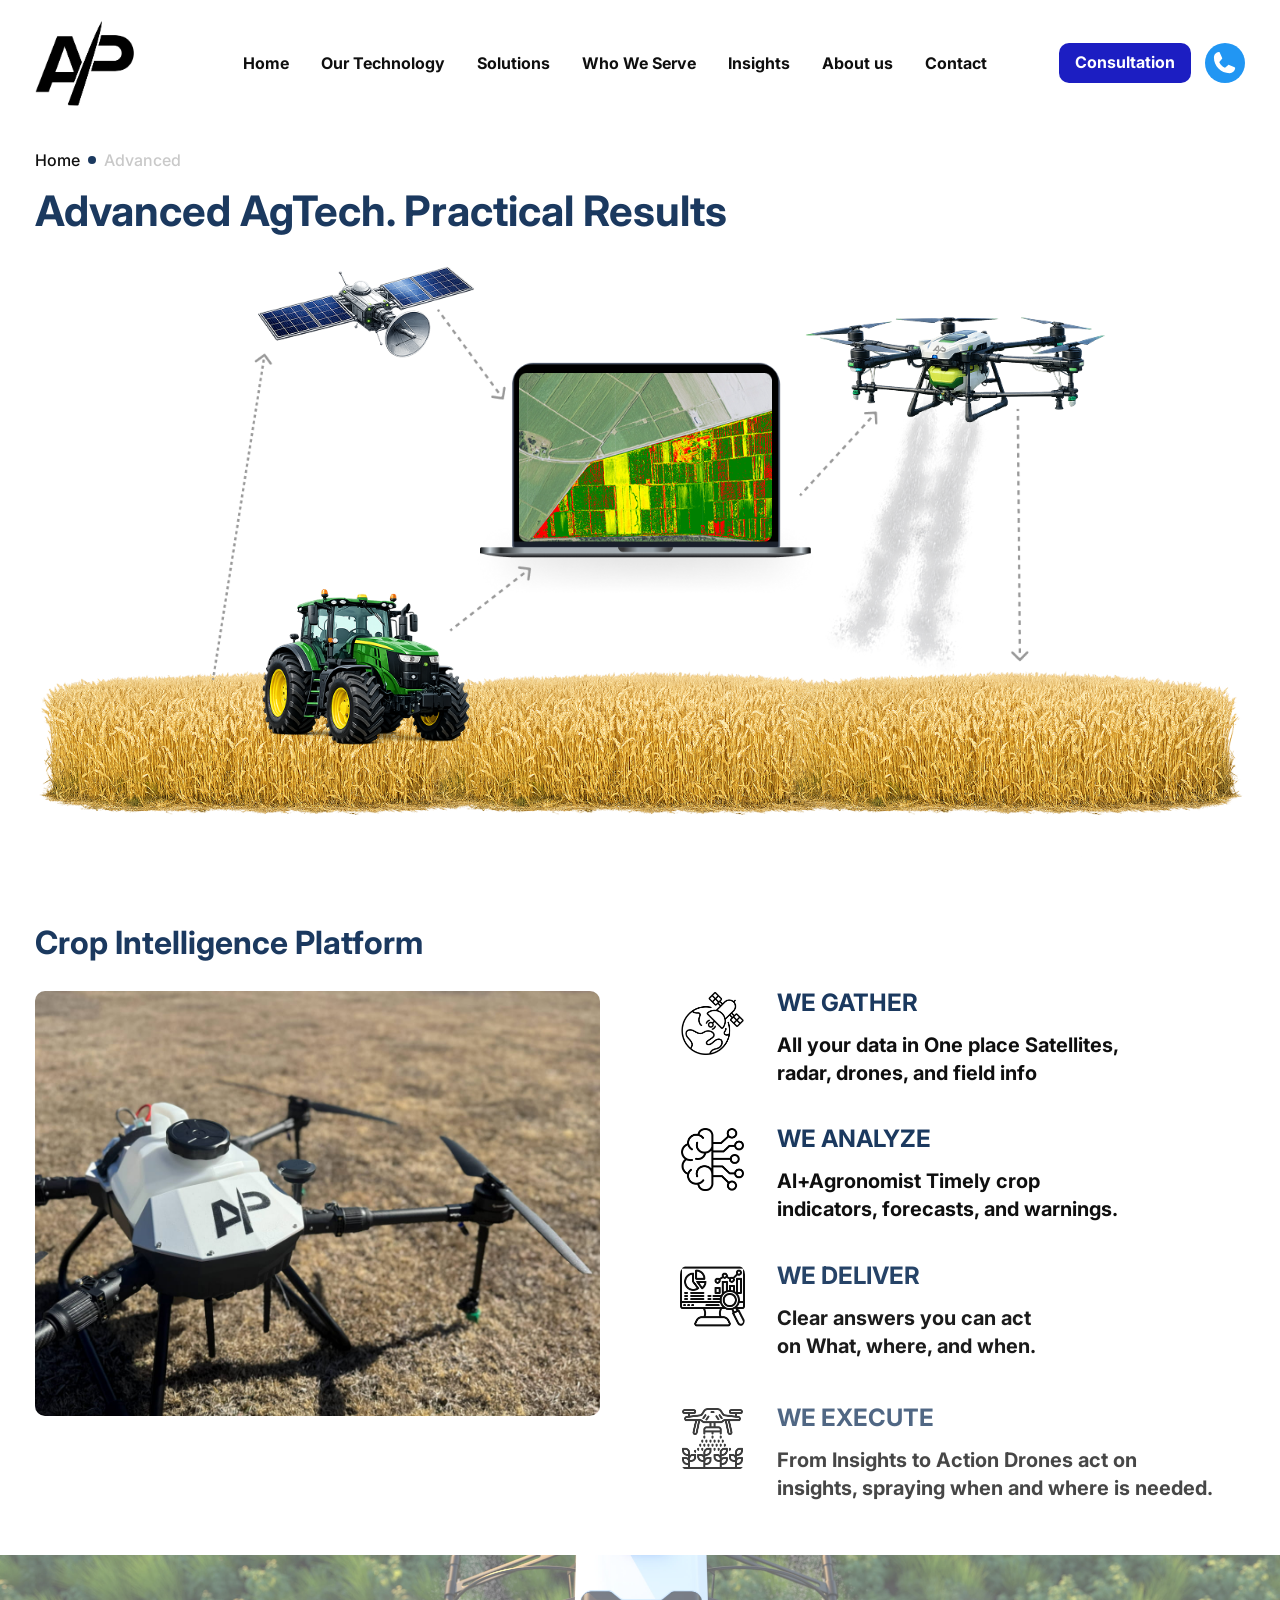
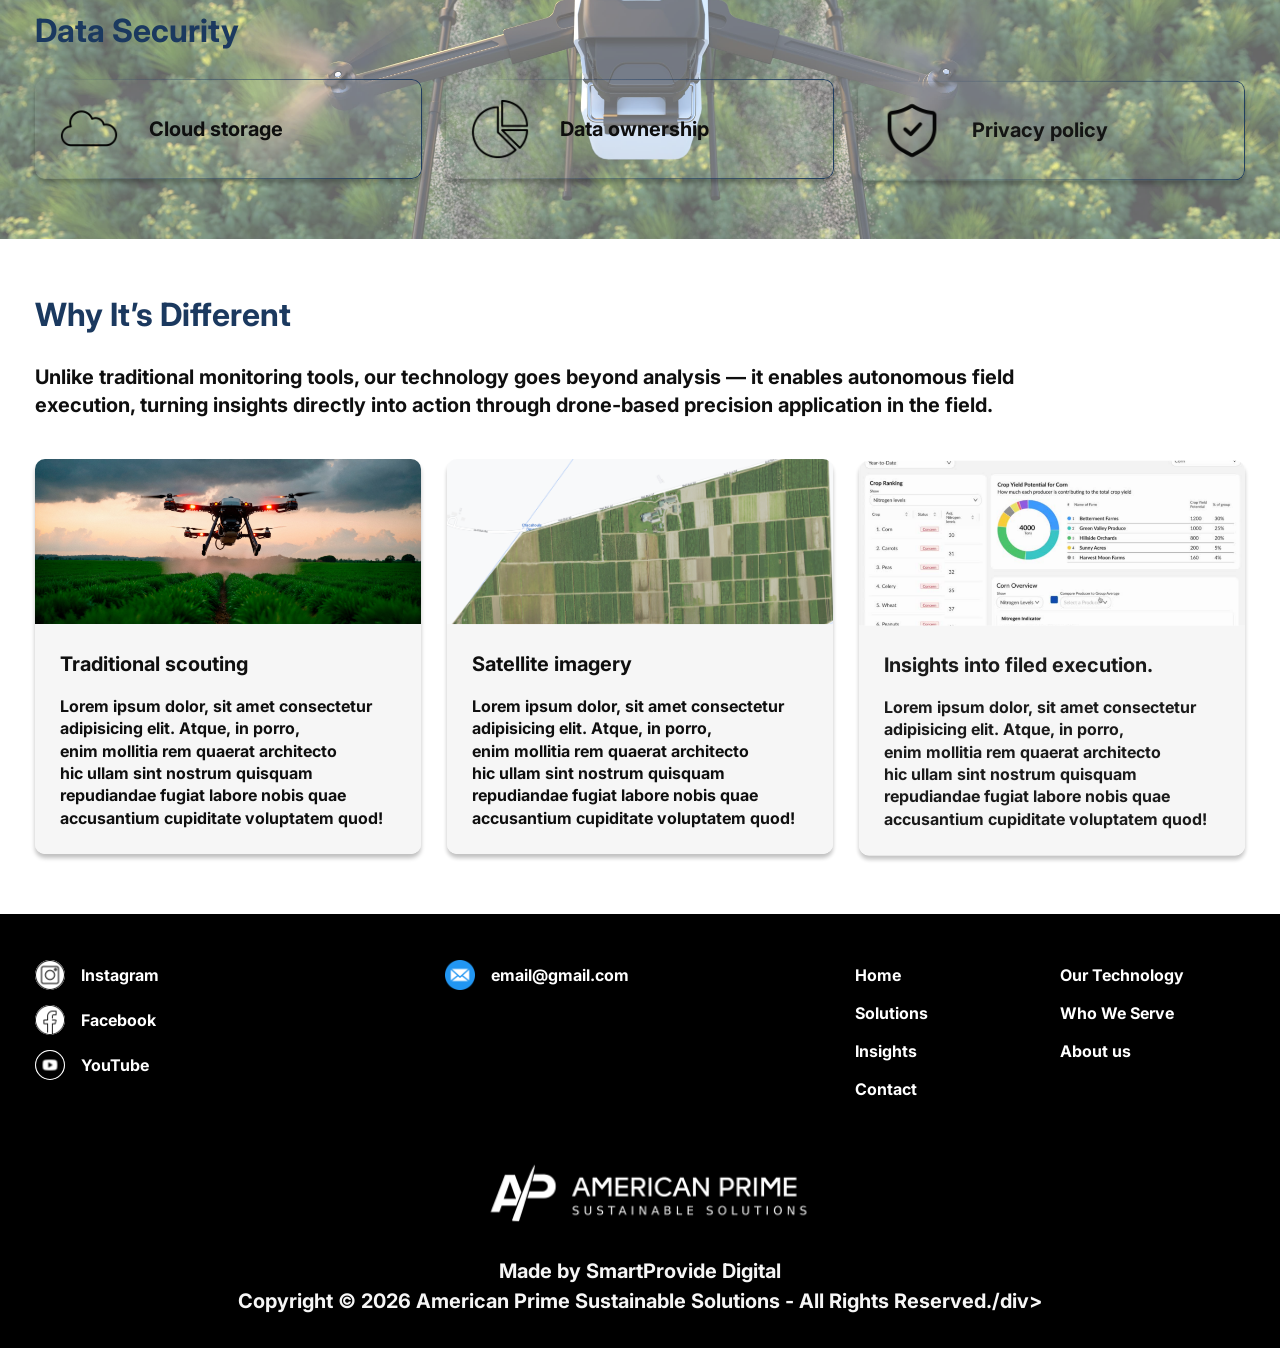
==== commit 5d90616e: "Add files via upload" ====
--- a/advanced.html
+++ b/advanced.html
@@ -142,7 +142,7 @@
                     <h2 class="crop__title title" data-anim="fade-up">Crop Intelligence Platform</h2>
                     <div class="crop__wrap">
                         <div class="crop__col" data-anim="fade-up">
-                            <img src="./assets/images/drone-1.jpg" alt="">
+                            <img src="./assets/images/dron-bg.jpg" alt="">
                         </div>
                         <div class="crop__col">
                             <ul class="crop__list" data-anim-stagger="true">
@@ -241,19 +241,43 @@
                             <div class="different__item-img">
                                 <img src="./assets/images/healthy-food.jpg" alt="">
                             </div>
-                            <div class="different__item-title">Traditional scouting</div>
+                            <div class="different__item-content">
+                                <div class="different__item-title">Traditional scouting</div>
+                                <div class="different__item-text">
+                                    <p>Lorem ipsum dolor, sit amet consectetur adipisicing elit. Atque, in porro, enim
+                                        mollitia rem quaerat architecto hic ullam sint nostrum quisquam repudiandae
+                                        fugiat
+                                        labore nobis quae accusantium cupiditate voluptatem quod!</p>
+                                </div>
+                            </div>
                         </li>
                         <li class="different__item">
                             <div class="different__item-img">
                                 <img src="./assets/images/test01.png" alt="">
                             </div>
-                            <div class="different__item-title">Satellite imagery</div>
+                            <div class="different__item-content">
+                                <div class="different__item-title">Satellite imagery</div>
+                                <div class="different__item-text">
+                                    <p>Lorem ipsum dolor, sit amet consectetur adipisicing elit. Atque, in porro, enim
+                                        mollitia rem quaerat architecto hic ullam sint nostrum quisquam repudiandae
+                                        fugiat
+                                        labore nobis quae accusantium cupiditate voluptatem quod!</p>
+                                </div>
+                            </div>
                         </li>
                         <li class="different__item">
                             <div class="different__item-img">
                                 <img src="./assets/images/test02.png" alt="">
                             </div>
-                            <div class="different__item-title">Insights into filed execution.</div>
+                            <div class="different__item-content">
+                                <div class="different__item-title">Insights into filed execution.</div>
+                                <div class="different__item-text">
+                                    <p>Lorem ipsum dolor, sit amet consectetur adipisicing elit. Atque, in porro, enim
+                                        mollitia rem quaerat architecto hic ullam sint nostrum quisquam repudiandae
+                                        fugiat
+                                        labore nobis quae accusantium cupiditate voluptatem quod!</p>
+                                </div>
+                            </div>
                         </li>
                     </ul>
                 </div>
@@ -337,29 +361,21 @@
                     <div class="footer__contacts contacts">
                         <ul class="contacts__list">
                             <li class="contacts__item">
-                                <a class="contacts__link" href="tel:+380687307262">
-                                    <span class="contacts__icon">
-                                        <svg width="24" height="24" viewBox="0 0 24 24" fill="none"
-                                            xmlns="http://www.w3.org/2000/svg">
-                                            <path
-                                                d="M11.7925 14.742L9.25195 12.2057C8.43422 11.3893 8.43422 10.0657 9.25195 9.24935C9.98275 8.51977 10.071 7.36701 9.45987 6.53498L7.37385 3.69514C6.75631 2.85444 5.53346 2.76108 4.79506 3.49826C3.67086 4.62058 2.91814 6.10588 3.00713 7.6906C3.44184 15.4326 9.49836 20.6079 16.3476 20.993C17.9183 21.0813 19.3811 20.3229 20.4935 19.2123C21.2429 18.4642 21.148 17.2252 20.2933 16.5995L17.4726 14.5344C16.6392 13.9242 15.4845 14.0124 14.7537 14.742C13.936 15.5583 12.6102 15.5583 11.7925 14.742Z"
-                                                stroke="white" stroke-width="2" stroke-linecap="round"
-                                                stroke-linejoin="round" />
-                                        </svg>
-                                    </span>
-                                    <span class="contacts__text">+380 687307262</span>
-                                </a>
-                            </li>
-                            <li class="contacts__item">
                                 <a class="contacts__link" href="mailto:essentials.dp@gmail.com">
                                     <span class="contacts__icon">
-                                        <svg width="24" height="24" viewBox="0 0 24 24" fill="none"
-                                            xmlns="http://www.w3.org/2000/svg">
-                                            <path
-                                                d="M6 8L10.2111 10.1056C11.3373 10.6686 12.6627 10.6686 13.7889 10.1056L18 8M6 19H18C19.6569 19 21 17.6569 21 16V8C21 6.34315 19.6569 5 18 5H6C4.34315 5 3 6.34315 3 8V16C3 17.6569 4.34315 19 6 19Z"
-                                                stroke="white" stroke-width="2" stroke-linecap="round"
-                                                stroke-linejoin="round" />
+                                        <svg width="40" height="40" viewBox="0 0 40 40" fill="none"
+                                            xmlns="http://www.w3.org/2000/svg" xmlns:xlink="http://www.w3.org/1999/xlink">
+                                            <rect width="40" height="40" fill="url(#pattern0_50_588)" />
+                                            <defs>
+                                                <pattern id="pattern0_50_588" patternContentUnits="objectBoundingBox" width="1"
+                                                    height="1">
+                                                    <use xlink:href="#image0_50_588" transform="scale(0.00195312)" />
+                                                </pattern>
+                                                <image id="image0_50_588" width="512" height="512" preserveAspectRatio="none"
+                                                    xlink:href="[data-uri]" />
+                                            </defs>
                                         </svg>
+        
                                     </span>
                                     <span class="contacts__text">
                                         email@gmail.com
--- a/assets/css/style.min.css
+++ b/assets/css/style.min.css
@@ -1 +1 @@
-@charset "UTF-8";:root{--swiper-theme-color: #007aff}:host{position:relative;display:block;margin-left:auto;margin-right:auto;z-index:1}.swiper{margin-left:auto;margin-right:auto;position:relative;overflow:hidden;list-style:none;padding:0;z-index:1;display:block}.swiper-vertical>.swiper-wrapper{flex-direction:column}.swiper-wrapper{position:relative;width:100%;height:100%;z-index:1;display:flex;transition-property:transform;transition-timing-function:var(--swiper-wrapper-transition-timing-function, initial);box-sizing:content-box}.swiper-android .swiper-slide,.swiper-ios .swiper-slide,.swiper-wrapper{transform:translateZ(0)}.swiper-horizontal{touch-action:pan-y}.swiper-vertical{touch-action:pan-x}.swiper-slide{flex-shrink:0;width:100%;height:100%;position:relative;transition-property:transform;display:block}.swiper-slide-invisible-blank{visibility:hidden}.swiper-autoheight,.swiper-autoheight .swiper-slide{height:auto}.swiper-autoheight .swiper-wrapper{align-items:flex-start;transition-property:transform,height}.swiper-backface-hidden .swiper-slide{transform:translateZ(0);backface-visibility:hidden}.swiper-3d.swiper-css-mode .swiper-wrapper{perspective:75rem}.swiper-3d .swiper-wrapper{transform-style:preserve-3d}.swiper-3d{perspective:75rem}.swiper-3d .swiper-slide,.swiper-3d .swiper-cube-shadow{transform-style:preserve-3d}.swiper-css-mode>.swiper-wrapper{overflow:auto;scrollbar-width:none;-ms-overflow-style:none}.swiper-css-mode>.swiper-wrapper::-webkit-scrollbar{display:none}.swiper-css-mode>.swiper-wrapper>.swiper-slide{scroll-snap-align:start start}.swiper-css-mode.swiper-horizontal>.swiper-wrapper{scroll-snap-type:x mandatory}.swiper-css-mode.swiper-horizontal>.swiper-wrapper>.swiper-slide:first-child{margin-inline-start:var(--swiper-slides-offset-before);scroll-margin-inline-start:var(--swiper-slides-offset-before)}.swiper-css-mode.swiper-horizontal>.swiper-wrapper>.swiper-slide:last-child{margin-inline-end:var(--swiper-slides-offset-after)}.swiper-css-mode.swiper-vertical>.swiper-wrapper{scroll-snap-type:y mandatory}.swiper-css-mode.swiper-vertical>.swiper-wrapper>.swiper-slide:first-child{margin-block-start:var(--swiper-slides-offset-before);scroll-margin-block-start:var(--swiper-slides-offset-before)}.swiper-css-mode.swiper-vertical>.swiper-wrapper>.swiper-slide:last-child{margin-block-end:var(--swiper-slides-offset-after)}.swiper-css-mode.swiper-free-mode>.swiper-wrapper{scroll-snap-type:none}.swiper-css-mode.swiper-free-mode>.swiper-wrapper>.swiper-slide{scroll-snap-align:none}.swiper-css-mode.swiper-centered>.swiper-wrapper:before{content:"";flex-shrink:0;order:9999}.swiper-css-mode.swiper-centered>.swiper-wrapper>.swiper-slide{scroll-snap-align:center center;scroll-snap-stop:always}.swiper-css-mode.swiper-centered.swiper-horizontal>.swiper-wrapper>.swiper-slide:first-child{margin-inline-start:var(--swiper-centered-offset-before)}.swiper-css-mode.swiper-centered.swiper-horizontal>.swiper-wrapper:before{height:100%;min-height:1px;width:var(--swiper-centered-offset-after)}.swiper-css-mode.swiper-centered.swiper-vertical>.swiper-wrapper>.swiper-slide:first-child{margin-block-start:var(--swiper-centered-offset-before)}.swiper-css-mode.swiper-centered.swiper-vertical>.swiper-wrapper:before{width:100%;min-width:1px;height:var(--swiper-centered-offset-after)}.swiper-3d .swiper-slide-shadow,.swiper-3d .swiper-slide-shadow-left,.swiper-3d .swiper-slide-shadow-right,.swiper-3d .swiper-slide-shadow-top,.swiper-3d .swiper-slide-shadow-bottom{position:absolute;left:0;top:0;width:100%;height:100%;pointer-events:none;z-index:10}.swiper-3d .swiper-slide-shadow{background:#00000026}.swiper-3d .swiper-slide-shadow-left{background-image:linear-gradient(to left,#00000080,#0000)}.swiper-3d .swiper-slide-shadow-right{background-image:linear-gradient(to right,#00000080,#0000)}.swiper-3d .swiper-slide-shadow-top{background-image:linear-gradient(to top,#00000080,#0000)}.swiper-3d .swiper-slide-shadow-bottom{background-image:linear-gradient(to bottom,#00000080,#0000)}.swiper-lazy-preloader{width:2.625rem;height:2.625rem;position:absolute;left:50%;top:50%;margin-left:-1.3125rem;margin-top:-1.3125rem;z-index:10;transform-origin:50%;box-sizing:border-box;border:.25rem solid var(--swiper-preloader-color, var(--swiper-theme-color));border-radius:50%;border-top-color:transparent}:is(.swiper:not(.swiper-watch-progress),.swiper-watch-progress .swiper-slide-visible) .swiper-lazy-preloader{animation:swiper-preloader-spin 1s infinite linear}.swiper-lazy-preloader-white{--swiper-preloader-color: #fff}.swiper-lazy-preloader-black{--swiper-preloader-color: #000}@keyframes swiper-preloader-spin{0%{transform:rotate(0)}to{transform:rotate(360deg)}}.swiper-scrollbar{border-radius:var(--swiper-scrollbar-border-radius, 10px);position:relative;touch-action:none;background:var(--swiper-scrollbar-bg-color, rgba(0, 0, 0, .1))}.swiper-scrollbar-disabled>.swiper-scrollbar,.swiper-scrollbar.swiper-scrollbar-disabled{display:none!important}.swiper-horizontal>.swiper-scrollbar,.swiper-scrollbar.swiper-scrollbar-horizontal{position:absolute;left:var(--swiper-scrollbar-sides-offset, 1%);bottom:var(--swiper-scrollbar-bottom, 4px);top:var(--swiper-scrollbar-top, auto);z-index:50;height:var(--swiper-scrollbar-size, 4px);width:calc(100% - 2 * var(--swiper-scrollbar-sides-offset, 1%))}.swiper-vertical>.swiper-scrollbar,.swiper-scrollbar.swiper-scrollbar-vertical{position:absolute;left:var(--swiper-scrollbar-left, auto);right:var(--swiper-scrollbar-right, 4px);top:var(--swiper-scrollbar-sides-offset, 1%);z-index:50;width:var(--swiper-scrollbar-size, 4px);height:calc(100% - 2 * var(--swiper-scrollbar-sides-offset, 1%))}.swiper-scrollbar-drag{height:100%;width:100%;position:relative;background:var(--swiper-scrollbar-drag-bg-color, rgba(0, 0, 0, .5));border-radius:var(--swiper-scrollbar-border-radius, 10px);left:0;top:0}.swiper-scrollbar-cursor-drag{cursor:move}.swiper-scrollbar-lock{display:none}.glightbox-container{width:100%;height:100%;position:fixed;top:0;left:0;z-index:999999!important;overflow:hidden;-ms-touch-action:none;touch-action:none;-webkit-text-size-adjust:100%;-moz-text-size-adjust:100%;-ms-text-size-adjust:100%;text-size-adjust:100%;-webkit-backface-visibility:hidden;backface-visibility:hidden;outline:0}.glightbox-container.inactive{display:none}.glightbox-container .gcontainer{position:relative;width:100%;height:100%;z-index:9999;overflow:hidden}.glightbox-container .gslider{-webkit-transition:-webkit-transform .4s ease;transition:-webkit-transform .4s ease;transition:transform .4s ease;transition:transform .4s ease,-webkit-transform .4s ease;height:100%;left:0;top:0;width:100%;position:relative;overflow:hidden;display:-webkit-box!important;display:-ms-flexbox!important;display:flex!important;-webkit-box-pack:center;-ms-flex-pack:center;justify-content:center;-webkit-box-align:center;-ms-flex-align:center;align-items:center;-webkit-transform:translate3d(0,0,0);transform:translateZ(0)}.glightbox-container .gslide{width:100%;position:absolute;-webkit-user-select:none;-moz-user-select:none;-ms-user-select:none;user-select:none;display:-webkit-box;display:-ms-flexbox;display:flex;-webkit-box-align:center;-ms-flex-align:center;align-items:center;-webkit-box-pack:center;-ms-flex-pack:center;justify-content:center;opacity:0}.glightbox-container .gslide.current{opacity:1;z-index:99999;position:relative}.glightbox-container .gslide.prev{opacity:1;z-index:9999}.glightbox-container .gslide-inner-content{width:100%}.glightbox-container .ginner-container{position:relative;width:100%;display:-webkit-box;display:-ms-flexbox;display:flex;-webkit-box-pack:center;-ms-flex-pack:center;justify-content:center;-webkit-box-orient:vertical;-webkit-box-direction:normal;-ms-flex-direction:column;flex-direction:column;max-width:100%;margin:auto;height:100vh}.glightbox-container .ginner-container.gvideo-container{width:100%}.glightbox-container .ginner-container.desc-bottom,.glightbox-container .ginner-container.desc-top{-webkit-box-orient:vertical;-webkit-box-direction:normal;-ms-flex-direction:column;flex-direction:column}.glightbox-container .ginner-container.desc-left,.glightbox-container .ginner-container.desc-right{max-width:100%!important}.gslide iframe,.gslide video{outline:0!important;border:none;min-height:10.3125rem;-webkit-overflow-scrolling:touch;-ms-touch-action:auto;touch-action:auto}.gslide:not(.current){pointer-events:none}.gslide-image{-webkit-box-align:center;-ms-flex-align:center;align-items:center}.gslide-image img{max-height:100vh;display:block;padding:0;float:none;outline:0;border:none;-webkit-user-select:none;-moz-user-select:none;-ms-user-select:none;user-select:none;max-width:100vw;width:auto;height:auto;-o-object-fit:cover;object-fit:cover;-ms-touch-action:none;touch-action:none;margin:auto;min-width:12.5rem}.desc-bottom .gslide-image img,.desc-top .gslide-image img{width:auto}.desc-left .gslide-image img,.desc-right .gslide-image img{width:auto;max-width:100%}.gslide-image img.zoomable{position:relative}.gslide-image img.dragging{cursor:-webkit-grabbing!important;cursor:grabbing!important;-webkit-transition:none;transition:none}.gslide-video{position:relative;max-width:100vh;width:100%!important}.gslide-video .plyr__poster-enabled.plyr--loading .plyr__poster{display:none}.gslide-video .gvideo-wrapper{width:100%;margin:auto}.gslide-video:before{content:"";position:absolute;width:100%;height:100%;background:#ff000057;display:none}.gslide-video.playing:before{display:none}.gslide-video.fullscreen{max-width:100%!important;min-width:100%;height:75vh}.gslide-video.fullscreen video{max-width:100%!important;width:100%!important}.gslide-inline{background:#fff;text-align:left;max-height:calc(100vh - 2.5rem);overflow:auto;max-width:100%;margin:auto}.gslide-inline .ginlined-content{padding:1.25rem;width:100%}.gslide-inline .dragging{cursor:-webkit-grabbing!important;cursor:grabbing!important;-webkit-transition:none;transition:none}.ginlined-content{overflow:auto;display:block!important;opacity:1}.gslide-external{display:-webkit-box;display:-ms-flexbox;display:flex;width:100%;min-width:100%;background:#fff;padding:0;overflow:auto;max-height:75vh;height:100%}.gslide-media{display:-webkit-box;display:-ms-flexbox;display:flex;width:auto}.zoomed .gslide-media{-webkit-box-shadow:none!important;box-shadow:none!important}.desc-bottom .gslide-media,.desc-top .gslide-media{margin:0 auto;-webkit-box-orient:vertical;-webkit-box-direction:normal;-ms-flex-direction:column;flex-direction:column}.gslide-description{position:relative;-webkit-box-flex:1;-ms-flex:1 0 100%;flex:1 0 100%}.gslide-description.description-left,.gslide-description.description-right{max-width:100%}.gslide-description.description-bottom,.gslide-description.description-top{margin:0 auto;width:100%}.gslide-description p{margin-bottom:.75rem}.gslide-description p:last-child{margin-bottom:0}.zoomed .gslide-description,.glightbox-button-hidden{display:none}.glightbox-mobile .glightbox-container .gslide-description{height:auto!important;width:100%;position:absolute;bottom:0;padding:1.1875rem .6875rem 3.125rem;max-width:100vw!important;-webkit-box-ordinal-group:3!important;-ms-flex-order:2!important;order:2!important;max-height:78vh;overflow:auto!important;background:-webkit-gradient(linear,left top,left bottom,from(rgba(0,0,0,0)),to(rgba(0,0,0,.75)));background:linear-gradient(to bottom,#0000 0,#000000bf);-webkit-transition:opacity .3s linear;transition:opacity .3s linear}.glightbox-mobile .glightbox-container .gslide-title{color:#fff;font-size:1em}.glightbox-mobile .glightbox-container .gslide-desc{color:#a1a1a1}.glightbox-mobile .glightbox-container .gslide-desc a{color:#fff;font-weight:700}.glightbox-mobile .glightbox-container .gslide-desc *{color:inherit}.glightbox-mobile .glightbox-container .gslide-desc .desc-more{color:#fff;opacity:.4}.gdesc-open .gslide-media{-webkit-transition:opacity .5s ease;transition:opacity .5s ease;opacity:.4}.gdesc-open .gdesc-inner{padding-bottom:1.875rem}.gdesc-closed .gslide-media{-webkit-transition:opacity .5s ease;transition:opacity .5s ease;opacity:1}.greset{-webkit-transition:all .3s ease;transition:all .3s ease}.gabsolute{position:absolute}.grelative{position:relative}.glightbox-desc{display:none!important}.glightbox-open{overflow:hidden}.gloader{height:1.5625rem;width:1.5625rem;-webkit-animation:lightboxLoader .8s infinite linear;animation:lightboxLoader .8s infinite linear;border:.125rem solid #fff;border-right-color:transparent;border-radius:50%;position:absolute;display:block;z-index:9999;left:0;right:0;margin:0 auto;top:47%}.goverlay{width:100%;height:calc(100vh + 1px);position:fixed;top:-1px;left:0;background:#000;will-change:opacity}.glightbox-mobile .goverlay{background:#000}.gclose,.gnext,.gprev{z-index:99999;cursor:pointer;width:1.625rem;height:2.75rem;border:none;display:-webkit-box;display:-ms-flexbox;display:flex;-webkit-box-pack:center;-ms-flex-pack:center;justify-content:center;-webkit-box-align:center;-ms-flex-align:center;align-items:center;-webkit-box-orient:vertical;-webkit-box-direction:normal;-ms-flex-direction:column;flex-direction:column}.gclose svg,.gnext svg,.gprev svg{display:block;width:1.5625rem;height:auto;margin:0;padding:0}.gclose.disabled,.gnext.disabled,.gprev.disabled{opacity:.1}.gclose .garrow,.gnext .garrow,.gprev .garrow{stroke:#fff}.gbtn.focused{outline:.125rem solid #0f3d81}iframe.wait-autoplay{opacity:0}.glightbox-closing .gclose,.glightbox-closing .gnext,.glightbox-closing .gprev{opacity:0!important}.glightbox-clean .gslide-description{background:#fff}.glightbox-clean .gdesc-inner{padding:1.375rem 1.25rem}.glightbox-clean .gslide-title{font-size:1em;font-weight:400;font-family:arial;color:#000;margin-bottom:1.1875rem;line-height:1.4em}.glightbox-clean .gslide-desc{font-size:.86em;margin-bottom:0;font-family:arial;line-height:1.4em}.glightbox-clean .gslide-video{background:#000}.glightbox-clean .gclose,.glightbox-clean .gnext,.glightbox-clean .gprev{background-color:#000000bf;border-radius:.25rem}.glightbox-clean .gclose path,.glightbox-clean .gnext path,.glightbox-clean .gprev path{fill:#fff}.glightbox-clean .gprev{position:absolute;top:-100%;left:1.875rem;width:2.5rem;height:3.125rem}.glightbox-clean .gnext{position:absolute;top:-100%;right:1.875rem;width:2.5rem;height:3.125rem}.glightbox-clean .gclose{width:2.1875rem;height:2.1875rem;top:.9375rem;right:.625rem;position:absolute}.glightbox-clean .gclose svg{width:1.125rem;height:auto}.glightbox-clean .gclose:hover{opacity:1}.gfadeIn{-webkit-animation:gfadeIn .5s ease;animation:gfadeIn .5s ease}.gfadeOut{-webkit-animation:gfadeOut .5s ease;animation:gfadeOut .5s ease}.gslideOutLeft{-webkit-animation:gslideOutLeft .3s ease;animation:gslideOutLeft .3s ease}.gslideInLeft{-webkit-animation:gslideInLeft .3s ease;animation:gslideInLeft .3s ease}.gslideOutRight{-webkit-animation:gslideOutRight .3s ease;animation:gslideOutRight .3s ease}.gslideInRight{-webkit-animation:gslideInRight .3s ease;animation:gslideInRight .3s ease}.gzoomIn{-webkit-animation:gzoomIn .5s ease;animation:gzoomIn .5s ease}.gzoomOut{-webkit-animation:gzoomOut .5s ease;animation:gzoomOut .5s ease}@-webkit-keyframes lightboxLoader{0%{-webkit-transform:rotate(0);transform:rotate(0)}to{-webkit-transform:rotate(360deg);transform:rotate(360deg)}}@keyframes lightboxLoader{0%{-webkit-transform:rotate(0);transform:rotate(0)}to{-webkit-transform:rotate(360deg);transform:rotate(360deg)}}@-webkit-keyframes gfadeIn{0%{opacity:0}to{opacity:1}}@keyframes gfadeIn{0%{opacity:0}to{opacity:1}}@-webkit-keyframes gfadeOut{0%{opacity:1}to{opacity:0}}@keyframes gfadeOut{0%{opacity:1}to{opacity:0}}@-webkit-keyframes gslideInLeft{0%{opacity:0;-webkit-transform:translate3d(-60%,0,0);transform:translate3d(-60%,0,0)}to{visibility:visible;-webkit-transform:translate3d(0,0,0);transform:translateZ(0);opacity:1}}@keyframes gslideInLeft{0%{opacity:0;-webkit-transform:translate3d(-60%,0,0);transform:translate3d(-60%,0,0)}to{visibility:visible;-webkit-transform:translate3d(0,0,0);transform:translateZ(0);opacity:1}}@-webkit-keyframes gslideOutLeft{0%{opacity:1;visibility:visible;-webkit-transform:translate3d(0,0,0);transform:translateZ(0)}to{-webkit-transform:translate3d(-60%,0,0);transform:translate3d(-60%,0,0);opacity:0;visibility:hidden}}@keyframes gslideOutLeft{0%{opacity:1;visibility:visible;-webkit-transform:translate3d(0,0,0);transform:translateZ(0)}to{-webkit-transform:translate3d(-60%,0,0);transform:translate3d(-60%,0,0);opacity:0;visibility:hidden}}@-webkit-keyframes gslideInRight{0%{opacity:0;visibility:visible;-webkit-transform:translate3d(60%,0,0);transform:translate3d(60%,0,0)}to{-webkit-transform:translate3d(0,0,0);transform:translateZ(0);opacity:1}}@keyframes gslideInRight{0%{opacity:0;visibility:visible;-webkit-transform:translate3d(60%,0,0);transform:translate3d(60%,0,0)}to{-webkit-transform:translate3d(0,0,0);transform:translateZ(0);opacity:1}}@-webkit-keyframes gslideOutRight{0%{opacity:1;visibility:visible;-webkit-transform:translate3d(0,0,0);transform:translateZ(0)}to{-webkit-transform:translate3d(60%,0,0);transform:translate3d(60%,0,0);opacity:0}}@keyframes gslideOutRight{0%{opacity:1;visibility:visible;-webkit-transform:translate3d(0,0,0);transform:translateZ(0)}to{-webkit-transform:translate3d(60%,0,0);transform:translate3d(60%,0,0);opacity:0}}@-webkit-keyframes gzoomIn{0%{opacity:0;-webkit-transform:scale3d(.3,.3,.3);transform:scale3d(.3,.3,.3)}to{opacity:1}}@keyframes gzoomIn{0%{opacity:0;-webkit-transform:scale3d(.3,.3,.3);transform:scale3d(.3,.3,.3)}to{opacity:1}}@-webkit-keyframes gzoomOut{0%{opacity:1}50%{opacity:0;-webkit-transform:scale3d(.3,.3,.3);transform:scale3d(.3,.3,.3)}to{opacity:0}}@keyframes gzoomOut{0%{opacity:1}50%{opacity:0;-webkit-transform:scale3d(.3,.3,.3);transform:scale3d(.3,.3,.3)}to{opacity:0}}@media(min-width:769px){.glightbox-container .ginner-container{width:auto;height:auto;-webkit-box-orient:horizontal;-webkit-box-direction:normal;-ms-flex-direction:row;flex-direction:row}.glightbox-container .ginner-container.desc-top .gslide-description{-webkit-box-ordinal-group:1;-ms-flex-order:0;order:0}.glightbox-container .ginner-container.desc-top .gslide-image,.glightbox-container .ginner-container.desc-top .gslide-image img{-webkit-box-ordinal-group:2;-ms-flex-order:1;order:1}.glightbox-container .ginner-container.desc-left .gslide-description{-webkit-box-ordinal-group:1;-ms-flex-order:0;order:0}.glightbox-container .ginner-container.desc-left .gslide-image{-webkit-box-ordinal-group:2;-ms-flex-order:1;order:1}.gslide-image img{max-height:97vh;max-width:100%}.gslide-image img.zoomable{cursor:-webkit-zoom-in;cursor:zoom-in}.zoomed .gslide-image img.zoomable{cursor:-webkit-grab;cursor:grab}.gslide-inline{max-height:95vh}.gslide-external{max-height:100vh}.gslide-description.description-left,.gslide-description.description-right{max-width:17.1875rem}.glightbox-open{height:auto}.goverlay{background:#000000eb}.glightbox-clean .gslide-media{-webkit-box-shadow:1px .125rem .5625rem 0 rgba(0,0,0,.65);box-shadow:1px .125rem .5625rem #000000a6}.glightbox-clean .description-left .gdesc-inner,.glightbox-clean .description-right .gdesc-inner{position:absolute;height:100%;overflow-y:auto}.glightbox-clean .gclose,.glightbox-clean .gnext,.glightbox-clean .gprev{background-color:#00000052}.glightbox-clean .gclose:hover,.glightbox-clean .gnext:hover,.glightbox-clean .gprev:hover{background-color:#000000b3}.glightbox-clean .gprev,.glightbox-clean .gnext{top:45%}}@media(min-width:992px){.glightbox-clean .gclose{opacity:.7;right:1.25rem}}@media screen and (max-height:420px){.goverlay{background:#000}}@font-face{font-family:Inter;src:url(../fonts/Inter.woff2) format("woff2");font-weight:100 900;font-style:normal;font-display:swap}*{padding:0;margin:0;border:0px}*,*:before,*:after{box-sizing:border-box}*:before,*:after{display:inline-block}html,body{height:100%}body{scrollbar-gutter:stable;-ms-text-size-adjust:100%;-moz-text-size-adjust:100%;-webkit-text-size-adjust:100%;-webkit-font-smoothing:antialiased;-moz-osx-font-smoothing:grayscale}input,button,textarea{font-family:inherit;font-size:inherit;line-height:inherit;color:inherit;background-color:transparent}input,textarea{width:100%}label{display:inline-block}button,select,option{cursor:pointer}a{display:inline-block;color:inherit;text-decoration:none}ul,ol,ul li{list-style:none}img{max-width:100%;height:auto;vertical-align:middle}h1,h2,h3,h4,h5,h6{font-weight:inherit;font-size:inherit}:root{--accent: #1b395f;--black: #0f0f0f;--white: #ffffff;--blue: #1c1ec2;--stroke: #c9c9c9;--border-radius: .625rem;--grey: #d9d9d9;--border: #efefef;--bg: #f5f5f5;--container-width: 77.625rem;--padding-container: 1rem;--font-main: "Inter", sans-serif}h1,h2,h3,h4,h5,h6{font-weight:300;line-height:1}a{transition:color .3s ease}a:hover{color:var(--accent-color)}.text-formatted{font-weight:500;font-size:1.25rem;line-height:140%}@media(max-width:991.98px){.text-formatted{font-size:1rem}}.text-formatted{color:var(--black)}.text-formatted p:not(:last-child){margin-bottom:1rem}.text-formatted hr{margin:.75rem 0 1.5rem;border-bottom:1px solid var(--stroke)}@media(max-width:767.98px){.text-formatted hr{margin:.75rem 0 .5rem}}.text-formatted strong{font-weight:600}.text-formatted h1,.text-formatted h2,.text-formatted h3,.text-formatted h4,.text-formatted h5{font-weight:500;line-height:140%;color:var(--accent)}.text-formatted h1:not(:first-child),.text-formatted h2:not(:first-child),.text-formatted h3:not(:first-child),.text-formatted h4:not(:first-child),.text-formatted h5:not(:first-child){margin-top:1.25rem}.text-formatted h1:not(:last-child),.text-formatted h2:not(:last-child),.text-formatted h3:not(:last-child),.text-formatted h4:not(:last-child),.text-formatted h5:not(:last-child){margin-bottom:1rem}.text-formatted h1{font-size:3rem}@media(max-width:767.98px){.text-formatted h1{font-size:2.5rem}}.text-formatted h2{font-size:2rem}.text-formatted h3{font-size:1.75rem}.text-formatted h4{font-size:1.125rem}@media(max-width:575.98px){.text-formatted h4{font-size:1rem}}.text-formatted h5{font-size:1.25rem}.text-formatted ul:not(:last-child),.text-formatted ol:not(:last-child){margin-bottom:1.25rem}@media(max-width:1023.98px){.text-formatted ul:not(:last-child),.text-formatted ol:not(:last-child){margin-bottom:1rem}}.text-formatted li:not(:last-child){margin-bottom:.75rem}.text-formatted ul,.text-formatted ul li{list-style:inside!important}.text-formatted ol{counter-reset:number}.text-formatted ol>li{position:relative;counter-increment:number;padding-left:toRem(20)}.text-formatted ol>li:before{content:counter(number) ".";position:absolute;top:0;left:0}.text-formatted a{text-decoration:underline;transition:color .3s;color:var(--accent)}@media(any-hover:hover){.text-formatted a:hover{text-decoration:none;color:var(--blue)}}.text-formatted img{max-width:100%;height:auto;display:block}.text-formatted img:not(:first-child){margin-top:2rem}.text-formatted img:not(:last-child){margin-bottom:2rem}@media(max-width:1023.98px){.text-formatted img:not(:last-child){margin-bottom:1.25rem}}@media(min-width:992px){html,html *{scrollbar-color:auto;scrollbar-width:auto}html::-webkit-scrollbar,html *::-webkit-scrollbar{width:.25rem;height:.25rem}html::-webkit-scrollbar-button,html *::-webkit-scrollbar-button{display:none}html::-webkit-scrollbar-track,html *::-webkit-scrollbar-track{background:var(--white)}html::-webkit-scrollbar-track-piece,html *::-webkit-scrollbar-track-piece{background:var(--white)}html::-webkit-scrollbar-thumb,html *::-webkit-scrollbar-thumb{background:var(--accent);border-radius:2rem}html::-webkit-scrollbar-corner,html *::-webkit-scrollbar-corner{background:var(--white)}}html{scroll-behavior:smooth;background:var(--white)}body{min-width:20rem;color:var(--black);font-family:var(--font-main);font-weight:700;font-size:1.25rem;line-height:1.4;background:var(--white);font-variant-numeric:lining-nums proportional-nums;overflow-y:auto;overflow-x:hidden;text-wrap:balance}@media(max-width:991.98px){body{font-size:1rem}}[data-scrolllock] body{overflow:hidden;touch-action:none;overscroll-behavior:none}.wrapper{min-height:100%;display:flex;flex-direction:column;overflow:clip}.wrapper>main{flex:1 1 auto}.wrapper>*{min-width:0}.wrapper *{scroll-margin-top:7.5rem}@media(max-width:991.98px){.wrapper *{scroll-margin-top:5.375rem}}[class*=__container]{max-width:var(--container-width);margin:0 auto;width:100%;padding-left:var(--padding-container);padding-right:var(--padding-container)}[data-anim],[data-anim-stagger]>*{opacity:0;visibility:hidden}@media(scripting:none){[data-anim],[data-anim-stagger]>*{opacity:1!important;visibility:visible!important}}html.lock-scroll,body.lock-scroll{overflow:hidden!important;height:100%!important;width:100%!important;position:fixed!important;left:0;top:0}.hidden{display:none!important}.lock{overflow:hidden}.bg-white{background:var(--white)}.section{padding-top:3.75rem;padding-bottom:3.75rem}@media(max-width:991.98px){.section{padding-top:2.5rem;padding-bottom:2.5rem}}.section-text:not(:last-child){margin-bottom:2.5rem}@media(max-width:767.98px){.section-text:not(:last-child){margin-bottom:1.5rem}}@media(max-width:991.98px){.desktop{display:none!important}}@media(min-width:992px){.mobile{display:none!important}}.visually-hidden{position:absolute!important;overflow:hidden;clip:rect(1px,1px,1px,1px);width:1px;height:1px;word-wrap:normal}.title{font-weight:700;font-size:2rem;line-height:1;color:var(--black)}.title:not(:last-child){margin-bottom:2rem}@media(max-width:991.98px){.title:not(:last-child){margin-bottom:1.5rem}}@media(max-width:991.98px){.title{font-size:1.5rem}}.page-title{font-weight:700;font-size:2.625rem;line-height:1;color:var(--accent)}@media(max-width:991.98px){.page-title{font-size:2rem}}.page-title:not(:last-child){margin-bottom:6.25rem}@media(max-width:991.98px){.page-title:not(:last-child){margin-bottom:2rem}}.block-title{font-weight:700;font-size:1.5rem;line-height:1;color:var(--accent)}@media(max-width:991.98px){.block-title{font-size:1.25rem}}.icon-wrap{width:4.0625rem;height:4.0625rem;display:flex;align-items:center;justify-content:center}@media(max-width:767.98px){.icon-wrap{width:3rem;height:3rem}}.icon-wrap img{width:100%;height:100%;object-fit:scale-down}.page-wrap{max-width:var(--container-width);margin:0 auto;width:100%;padding-left:var(--padding-container);padding-right:var(--padding-container)}.page-wrap:not(:last-child){margin-bottom:6.25rem}@media(max-width:991.98px){.page-wrap:not(:last-child){margin-bottom:2rem}}.page{padding-top:8.125rem}@media(max-width:991.98px){.page{padding-top:5rem}}.page.page--main{padding-top:0}.page.page--privacy-policy .text-formatted{font-weight:700;font-size:1.5rem;line-height:1}@media(max-width:991.98px){.page.page--privacy-policy .text-formatted{font-size:1rem;font-weight:500}}.icon{display:inline-block;width:1rem;height:1rem;fill:currentColor;stroke:none;transition:fill .3s ease}.js-accordion-body{max-height:0;overflow:hidden;opacity:0;transition:max-height .4s ease,opacity .4s ease}.js-accordion-body.is-open{opacity:1}.js-accordion-trigger{position:relative;padding:.75rem 1rem;display:flex;align-items:center;gap:.75rem;border-radius:.75rem;font-size:.75rem;font-weight:300;line-height:1.33;text-transform:uppercase}@media(min-width:1024px){.js-accordion-trigger{font-size:1rem;padding:1.25rem}}.js-accordion-trigger span{display:flex;align-items:center;gap:.75rem;order:1;text-align:left}.js-accordion-trigger span:before{content:"";width:1rem;height:1rem;flex-shrink:0;background:url('data:image/svg+xml,<svg xmlns="http://www.w3.org/2000/svg" width="100%" height="100%" viewBox="0 0 16 16" fill="none"><path d="M8.02503 3.24538e-05C3.58753 -0.0124675 -0.0124675 3.58753 3.24538e-05 8.02503C0.0125325 12.4125 3.67191 16 8.05941 16H16V8.05941C16 3.67191 12.4125 0.0125325 8.02503 3.24538e-05ZM8.71253 12.075C8.50316 12.2594 8.24378 12.3532 7.93128 12.3532C7.61878 12.3532 7.35941 12.2594 7.15003 12.075C6.94066 11.8907 6.83753 11.6532 6.83753 11.3657C6.83753 11.0782 6.94066 10.8407 7.15003 10.6563C7.35941 10.4719 7.61878 10.3782 7.93128 10.3782C8.24378 10.3782 8.50316 10.4719 8.71253 10.6563C8.92191 10.8407 9.02503 11.0782 9.02503 11.3657C9.02503 11.6532 8.91878 11.8875 8.71253 12.075ZM10.5625 6.84691C10.4344 7.11253 10.2282 7.38441 9.94378 7.65941L9.27191 8.28441C9.08128 8.46878 8.94691 8.65628 8.87503 8.85003C8.80003 9.04378 8.75941 9.28753 8.75316 9.58441H7.07816C7.07816 9.01566 7.14378 8.56566 7.27191 8.23753C7.40316 7.90316 7.61878 7.60941 7.89691 7.38128C8.18441 7.14066 8.40628 6.91878 8.55628 6.71878C8.70316 6.52816 8.78128 6.29378 8.78128 6.05628C8.78128 5.46878 8.52816 5.17191 8.02191 5.17191C7.80316 5.16566 7.59378 5.25941 7.45628 5.42816C7.31253 5.60003 7.23441 5.83128 7.22816 6.12503H5.25316C5.26253 5.34378 5.50628 4.73753 5.99066 4.30316C6.47503 3.86878 7.15316 3.65003 8.02503 3.65003C8.89378 3.65003 9.56878 3.85003 10.0469 4.25316C10.525 4.65628 10.7625 5.22503 10.7625 5.96566C10.7594 6.26878 10.6938 6.57191 10.5625 6.84691Z" fill="%23CC171E"/><path d="M8.71253 12.075C8.50316 12.2594 8.24378 12.3532 7.93128 12.3532C7.61878 12.3532 7.35941 12.2594 7.15003 12.075C6.94066 11.8907 6.83753 11.6532 6.83753 11.3657C6.83753 11.0782 6.94066 10.8407 7.15003 10.6563C7.35941 10.4719 7.61878 10.3782 7.93128 10.3782C8.24378 10.3782 8.50316 10.4719 8.71253 10.6563C8.92191 10.8407 9.02503 11.0782 9.02503 11.3657C9.02503 11.6532 8.91878 11.8875 8.71253 12.075Z" fill="white"/><path d="M10.5625 6.84691C10.4344 7.11253 10.2282 7.38441 9.94378 7.65941L9.27191 8.28441C9.08128 8.46878 8.94691 8.65628 8.87503 8.85003C8.80003 9.04378 8.75941 9.28753 8.75316 9.58441H7.07816C7.07816 9.01566 7.14378 8.56566 7.27191 8.23753C7.40316 7.90316 7.61878 7.60941 7.89691 7.38128C8.18441 7.14066 8.40628 6.91878 8.55628 6.71878C8.70316 6.52816 8.78128 6.29378 8.78128 6.05628C8.78128 5.46878 8.52816 5.17191 8.02191 5.17191C7.80316 5.16566 7.59378 5.25941 7.45628 5.42816C7.31253 5.60003 7.23441 5.83128 7.22816 6.12503H5.25316C5.26253 5.34378 5.50628 4.73753 5.99066 4.30316C6.47503 3.86878 7.15316 3.65003 8.02503 3.65003C8.89378 3.65003 9.56878 3.85003 10.0469 4.25316C10.525 4.65628 10.7625 5.22503 10.7625 5.96566C10.7594 6.26878 10.6938 6.57191 10.5625 6.84691Z" fill="white"/></svg>') center no-repeat}@media(min-width:1024px){.js-accordion-trigger span:before{width:1.5rem;height:1.5rem}}.js-accordion-trigger:before{order:2;font-size:.4375rem;transition:transform .3s;margin-left:auto}.js-accordion-trigger.is-active:before{transform:rotate(-180deg)}.btn{--height: 3.5rem}@media(max-width:991.98px){.btn{--height: 2.875rem}}.btn{position:relative;width:fit-content;min-height:var(--height);padding:.5rem 1.5rem;gap:.5rem;display:inline-flex;align-items:center;justify-content:center;text-align:center;color:var(--white);font-weight:700;font-size:1rem;line-height:1.5;text-transform:uppercase;overflow:hidden;background:var(--blue);border-radius:.625rem;border:none;transition:all .3s ease;text-decoration:none}.btn .icon{width:1.25rem;height:1.25rem;flex-shrink:0;transition:transform .3s ease}.btn:hover{box-shadow:inset 0 var(--height) 0 0 var(--accent);color:var(--white);border-color:var(--accent)}.btn:focus,.btn:hover{outline:none}.btn[disabled]{cursor:not-allowed;pointer-events:none;opacity:.8}.btn.btn-border{background:transparent;color:var(--blue);border:1px solid var(--blue)}@media(any-hover:hover){.btn.btn-border:hover{box-shadow:inset 0 var(--height) 0 0 var(--accent);color:var(--white);border-color:var(--accent)}}input[type=date],input[type=text],input[type=email],input[type=tel],input[type=number],textarea{-webkit-appearance:none;-moz-appearance:none;appearance:none}input[type=number]::-webkit-inner-spin-button,input[type=number]::-webkit-outer-spin-button{-webkit-appearance:none;margin:0}input[type=number]{-moz-appearance:textfield}form{display:flex;flex-direction:column;row-gap:1.5rem}form .btn{min-width:18.875rem}.form-grid{display:grid;grid-template-columns:repeat(2,1fr);gap:1.5rem 6.375rem}@media(max-width:991.98px){.form-grid{grid-template-columns:1fr;row-gap:2rem}}.form-col{display:flex;flex-direction:column;row-gap:1.5rem}.form-group{position:relative}.form-info{margin-top:.25rem;font-weight:700;font-size:1rem;line-height:100%;color:#797979}.form-input{position:relative;z-index:2;display:flex;height:3.375rem;padding:1rem 2rem;align-items:center;gap:.5rem;width:100%;font-weight:700;font-size:1.25rem;line-height:1.4;border:1px solid var(--grey);border-radius:var(--border-radius);background:var(--grey);caret-color:var(--black);color:var(--black);transition:all .3s ease;outline:none}@media(max-width:991.98px){.form-input{padding:.75rem 1.25rem;font-size:1rem;height:3.125rem}}.form-input::placeholder{color:var(--black)}.form-input:focus{border-color:var(--blue)}textarea.form-input{padding:.75rem .5rem;resize:none;height:4.25rem}.form-label{display:block;font-weight:700;font-size:1rem;line-height:100%;color:var(--black);margin-bottom:.5rem}.custom-checkbox{width:fit-content;margin-left:auto;margin-right:auto;position:relative;display:flex;align-items:center;justify-content:center;gap:.75rem;color:var(--white);font-size:.875rem;font-weight:400;transition:color .3s;cursor:pointer}@media(min-width:1024px){.custom-checkbox{margin-left:0}}@media(any-hover:hover){.custom-checkbox:hover{color:var(--primary)}}.custom-checkbox:has(input[type=checkbox]:checked) .checkmark{background:var(--primary)}.custom-checkbox:has(input[type=checkbox]:checked) .checkmark:before{opacity:1}.custom-checkbox input{position:absolute;top:0;left:0;opacity:0;visibility:hidden;width:0;height:0}.custom-checkbox a{color:var(--white);text-decoration:underline}.custom-checkbox a:hover{text-decoration:none;color:var(--white)}.custom-checkbox .checkmark{position:relative;width:1.25rem;height:1.25rem;border-radius:.25rem;flex-shrink:0;border:.125rem solid var(--primary)}.custom-checkbox .checkmark:before{content:"";position:absolute;top:50%;left:50%;transform:translate(-50%,-50%);width:.75rem;height:.5625rem;background:url('data:image/svg+xml,<svg xmlns="http://www.w3.org/2000/svg" width="12" height="9" viewBox="0 0 12 9" fill="none"><path d="M11.7212 0.278745C11.3499 -0.093032 10.747 -0.0927976 10.3752 0.278745L4.31744 6.33674L1.62503 3.64435C1.25325 3.27257 0.650609 3.27257 0.278832 3.64435C-0.0929441 4.01613 -0.0929441 4.61877 0.278832 4.99055L3.6442 8.35592C3.82998 8.54169 4.07357 8.63481 4.31719 8.63481C4.5608 8.63481 4.80463 8.54192 4.9904 8.35592L11.7212 1.62492C12.0929 1.2534 12.0929 0.650498 11.7212 0.278745Z" fill="%23F5F5F5"/></svg>') center no-repeat;opacity:0;transition:opacity .3s}.radio-fieldset{border:none;padding:0;margin:auto 0 2.5rem}@media(max-width:991.98px){.radio-fieldset{margin:auto 0 2rem}}.radio-fieldset__title{font-weight:700;font-size:1.25rem;line-height:100%}.radio-fieldset__title:not(:last-child){margin-bottom:3.125rem}@media(max-width:991.98px){.radio-fieldset__title:not(:last-child){margin-bottom:1.5rem}}.radio-fieldset__grid{display:grid;grid-template-columns:repeat(2,1fr);gap:1rem}@media(max-width:991.98px){.radio-fieldset__grid{grid-template-columns:1fr}}.custom-radio{display:inline-flex;align-items:center;gap:1rem;cursor:pointer}@media(max-width:991.98px){.custom-radio{gap:.75rem}}.custom-radio__input{position:absolute;width:1px;height:1px;padding:0;margin:-1px;overflow:hidden;clip:rect(0,0,0,0);white-space:nowrap;border:0}.custom-radio__input:checked+.custom-radio__box{background:var(--blue)}.custom-radio__input:checked+.custom-radio__box:after{transform:translate(-50%,-50%) scale(1)}.custom-radio__input:focus-visible+.custom-radio__box{outline:.125rem solid var(--blue);outline-offset:.125rem}.custom-radio__box{position:relative;flex-shrink:0;width:1.875rem;height:1.875rem;border-radius:50%;background-color:var(--grey);transition:background .3s ease}.custom-radio__box:after{content:"";position:absolute;top:50%;left:50%;width:.75rem;height:.75rem;background-color:var(--white);border-radius:50%;transform:translate(-50%,-50%) scale(0);transition:transform .2s cubic-bezier(.175,.885,.32,1.275)}@media(max-width:991.98px){.custom-radio__box:after{width:.625rem;height:.625rem}}@media(max-width:991.98px){.custom-radio__box{width:1.5rem;height:1.5rem}}.custom-radio__text{font-weight:700;font-size:1.25rem;line-height:100%;color:var(--black);-webkit-user-select:none;user-select:none;transition:color .3s ease}@media(any-hover:hover){.custom-radio__text:hover{color:var(--blue)}}.swiper-scrollbar{--swiper-scrollbar-border-radius: .25rem;--swiper-scrollbar-top: auto;--swiper-scrollbar-bottom: .25rem;--swiper-scrollbar-left: auto;--swiper-scrollbar-right: .25rem;--swiper-scrollbar-sides-offset: 0;--swiper-scrollbar-bg-color: var(--bg-2);--swiper-scrollbar-drag-bg-color: var(--light-blue);--swiper-scrollbar-size: .5rem;position:static!important;display:flex;justify-content:flex-start;margin-top:1.5rem}@media(max-width:767.98px){.swiper-scrollbar{margin-top:1rem}}.swiper-pagination{--swiper-pagination-color: var(--light-blue);--swiper-pagination-left: auto;--swiper-pagination-right: .5rem;--swiper-pagination-bottom: .5rem;--swiper-pagination-top: auto;--swiper-pagination-fraction-color: inherit;--swiper-pagination-progressbar-bg-color: rgba(0, 0, 0, .25);--swiper-pagination-progressbar-size: .25rem;--swiper-pagination-bullet-size: .5rem;--swiper-pagination-bullet-width: .5rem;--swiper-pagination-bullet-height: .5rem;--swiper-pagination-bullet-inactive-color: #e2e2e2;--swiper-pagination-bullet-inactive-opacity: 1;--swiper-pagination-bullet-opacity: 1;--swiper-pagination-bullet-horizontal-gap: .25rem;--swiper-pagination-bullet-vertical-gap: .375rem;position:static!important;display:flex;justify-content:flex-start;margin-top:1rem}.swiper-nav{display:flex;align-items:center;min-height:4rem;gap:1.25rem}@media(min-width:992px){.swiper-nav{position:absolute;right:1.25rem;bottom:1.25rem;z-index:10;min-height:3.125rem}}@media(max-width:991.98px){.swiper-nav{gap:.5rem;justify-content:center}}.swiper-nav .swiper-button-next,.swiper-nav .swiper-button-prev{position:static;flex-shrink:0;margin-top:0!important}.swiper-button-next,.swiper-button-prev{--swiper-navigation-size: 4rem;--swiper-navigation-sides-offset: 1rem;--swiper-navigation-color: var(--white);flex-shrink:0;display:flex;align-items:center;justify-content:center;background:transparent;cursor:pointer;border-radius:6.25rem;transition:all .3s ease;background:var(--accent)}@media(max-width:991.98px){.swiper-button-next,.swiper-button-prev{--swiper-navigation-size: 3.125rem}}.swiper-button-next:hover,.swiper-button-prev:hover{background:var(--black);color:var(--white);outline:none}.swiper-button-next:focus,.swiper-button-prev:focus{outline:none}.swiper-button-next .swiper-navigation-icon,.swiper-button-next .icon,.swiper-button-prev .swiper-navigation-icon,.swiper-button-prev .icon{width:1.75rem;height:1.75rem}@media(max-width:991.98px){.swiper-button-next .swiper-navigation-icon,.swiper-button-next .icon,.swiper-button-prev .swiper-navigation-icon,.swiper-button-prev .icon{width:1.5rem;height:1.5rem}}.swiper-button-next.swiper-button-disabled,.swiper-button-prev.swiper-button-disabled{background:var(--accent-disable)}.swiper-button-next.swiper-button-lock,.swiper-button-prev.swiper-button-lock{display:none}button[hidden]{display:none!important}button[disabled]{opacity:.7;pointer-events:none}.swiper-watch-progress{overflow:visible}.swiper-watch-progress .swiper-slide{opacity:1;height:auto!important}.swiper-watch-progress .swiper-slide:not(.swiper-slide-visible){opacity:0;pointer-events:none;transition:opacity .3s}.js-faq-wrap.is-open .js-faq-body{opacity:1}.js-faq-wrap.is-open .js-faq-trigger .icon,.js-faq-wrap.is-open .arrow{transform:rotate(135deg)}.js-faq-wrap .js-faq-trigger .icon,.js-faq-wrap .arrow{transition:transform .3s ease}.js-faq-body{max-height:0;overflow:hidden;opacity:0;transition:max-height .3s ease,opacity .3s ease}.hero{padding:12.5rem 0 5.625rem;min-height:calc(var(--vh, 1vh) * 100);display:flex;flex-direction:column}.hero__img{position:absolute;inset:0;z-index:1}.hero__img:before{content:"";position:absolute;inset:0;background:linear-gradient(48.33deg,#ffffff80 16.38%,#fff0 88.04%)}@media(max-width:991.98px){.hero__img:before{background:linear-gradient(48.33deg,#fffc 16.38%,#fff0 88.04%)}}.hero__img img{width:100%;height:100%;object-fit:cover}.hero__container{position:relative;z-index:2;display:flex;flex-direction:column;row-gap:1.5rem;min-height:100%;flex-grow:1}.hero__title{max-width:31.25rem;font-weight:700;font-size:2.625rem;line-height:1;color:var(--accent)}@media(max-width:991.98px){.hero__title{font-size:2rem}}.hero__text{max-width:37.5rem;font-weight:500;font-size:1.5rem;line-height:1;color:var(--accent)}@media(max-width:991.98px){.hero__text{font-size:1.25rem}}.hero__blockquote{margin-top:auto;font-weight:700;font-size:1.625rem;line-height:1;color:var(--white)}@media(max-width:991.98px){.hero__blockquote{font-size:1.25rem}}.hero__actions{display:flex;align-items:center;gap:.75rem 2.25rem;flex-wrap:wrap}@media(max-width:991.98px){.hero__actions{flex-direction:column;gap:.5rem}}.hero__btn{flex-shrink:0}@media(max-width:991.98px){.hero__btn{width:100%}}.partners__container:not(:last-child){margin-bottom:2rem}@media(max-width:991.98px){.partners__container:not(:last-child){margin-bottom:1.5rem}}.farming__list{padding-top:1.25rem;display:grid;grid-template-columns:repeat(4,1fr);gap:2.5rem 1.5rem;counter-reset:step-counter}@media(max-width:991.98px){.farming__list{grid-template-columns:repeat(2,1fr);gap:2.5rem 1.25rem}}@media(max-width:767.98px){.farming__list{grid-template-columns:1fr}}.farming__item{position:relative;padding-left:1.25rem;display:flex;min-height:100%}.farming__item:before{counter-increment:step-counter;content:counter(step-counter,decimal-leading-zero);position:absolute;top:-1.25rem;left:0;font-weight:700;font-size:3rem;line-height:100%;color:var(--accent)}.farming__item-text{position:relative;z-index:2;flex-grow:1;display:flex;align-items:center;min-height:6.375rem;padding:1.875rem;font-weight:700;font-size:1.25rem;border-radius:var(--border-radius);box-shadow:0 .25rem .25rem #00000040;background:#ffffff91}.farming__item-text:before{content:"";position:absolute;inset:0;border-radius:inherit;padding:1px;background:linear-gradient(98.44deg,#fff0 2.26%,#1b395f);-webkit-mask:linear-gradient(#fff 0 0) content-box,linear-gradient(#fff 0 0);-webkit-mask-composite:xor;mask-composite:exclude;pointer-events:none}.platform{position:relative}.platform__bg{position:absolute;inset:0}.platform__bg:before{content:"";position:absolute;inset:0;background:#ffffffc4}.platform__bg img{width:100%;height:100%;object-fit:cover}.platform__container{position:relative;z-index:3}.platform__list{padding-top:1.25rem;display:grid;grid-template-columns:repeat(3,1fr);gap:2.5rem 1.5rem}@media(max-width:991.98px){.platform__list{grid-template-columns:1fr}}.item-platform{position:relative;display:flex}.item-platform__icon{position:absolute;top:-1.25rem;left:.625rem;width:3.125rem;height:3.125rem}.item-platform__icon img{width:100%;height:100%;object-fit:scale-down}.item-platform__content{display:flex;flex-direction:column;row-gap:1.25rem;padding:3.125rem 1.5rem 1.375rem 2.625rem;background:#f1f1f138;box-shadow:0 .25rem .25rem #00000040;border-radius:var(--border-radius);cursor:pointer;transition:all .3s ease}@media(any-hover:hover){.item-platform__content:hover{background:var(--accent)}.item-platform__content:hover .item-platform__title,.item-platform__content:hover .item-platform__text{color:var(--white)}}.item-platform__content:before{content:"";position:absolute;inset:0;border-radius:inherit;padding:1px;background:linear-gradient(98.44deg,#fff0 2.26%,#1b395f);-webkit-mask:linear-gradient(#fff 0 0) content-box,linear-gradient(#fff 0 0);-webkit-mask-composite:xor;mask-composite:exclude;pointer-events:none}@media(max-width:991.98px){.item-platform__content{padding:2.875rem 1.25rem 1.25rem}}.item-platform__title{font-weight:700;font-size:1.25rem;line-height:100%;color:var(--accent);transition:color .3s ease}.item-platform__text{font-weight:700;font-size:1rem;line-height:1.25rem;color:var(--black);transition:color .3s ease}.item-platform__text p:not(:last-child){margin-bottom:1rem}.how-works{position:relative}.how-works__list{position:relative;display:flex;align-items:center;justify-content:space-evenly;gap:1.25rem}@media(max-width:767.98px){.how-works__list{flex-direction:column}}.how-works__list:before{content:"";position:absolute;top:50%;left:50%;transform:translate(-50%,-50%);width:100vw;height:.1875rem;background:linear-gradient(90deg,#1c1ec200,#0d0e5c 35.58% 72.12%,#0d0e5c00 99.04%)}.how-works__item{position:relative;z-index:2;border-radius:50%;font-weight:700;font-size:1.25rem;line-height:100%;text-align:center;display:flex;align-items:center;justify-content:center}.how-works__item:nth-child(3n+1),.how-works__item:nth-child(3n+3){padding:.75rem;width:8.75rem;height:8.75rem;background:var(--accent);color:var(--white)}.how-works__item:nth-child(3n+2){padding:1rem;width:11.125rem;height:11.125rem;color:var(--black);background:var(--white)}.how-works__item:nth-child(3n+2):before{content:"";position:absolute;inset:0;border-radius:inherit;padding:1px;background:linear-gradient(98.44deg,#fff0 2.26%,#1b395f);-webkit-mask:linear-gradient(#fff 0 0) content-box,linear-gradient(#fff 0 0);-webkit-mask-composite:xor;mask-composite:exclude;pointer-events:none}.impact__container{position:relative}.impact__list{position:relative;z-index:2;display:grid;grid-template-columns:repeat(2,1fr);gap:3.125rem}@media(max-width:991.98px){.impact__list{grid-template-columns:1fr;gap:1.5rem}}.impact__item{display:flex;align-items:center;gap:1.25rem;font-weight:700;font-size:1.5rem;line-height:100%}@media(max-width:991.98px){.impact__item{gap:1rem;font-size:1.25rem}}.impact__item-num{position:relative;width:5.125rem;height:5.125rem;border-radius:50%;display:flex;align-items:center;justify-content:center;flex-shrink:0;font-weight:700;font-size:2.25rem;line-height:100%}.impact__item-num:before{content:"";position:absolute;inset:0;border-radius:inherit;padding:1px;background:linear-gradient(98.44deg,#fff0 2.26%,#1b395f);-webkit-mask:linear-gradient(#fff 0 0) content-box,linear-gradient(#fff 0 0);-webkit-mask-composite:xor;mask-composite:exclude;pointer-events:none}@media(max-width:991.98px){.impact__item-num{width:4rem;height:4rem;font-size:1.875rem}}.impact__img{display:flex;align-items:center}.impact__img img{max-width:25.9375rem}@media(min-width:992px){.impact__img{justify-content:flex-end;transform:translateY(-40%);margin-right:15%}}.serve__grid{position:relative;display:grid;grid-template-columns:1fr 30.375rem;gap:1rem}@media(max-width:991.98px){.serve__grid{grid-template-columns:1fr 23.75rem}}@media(max-width:767.98px){.serve__grid{grid-template-columns:1fr}}.serve__card{position:relative;font-weight:700;font-size:1.5rem;line-height:100%;color:var(--white);border-radius:var(--border-radius);height:8.375rem;overflow:hidden;display:flex;align-items:center;justify-content:center;padding:1.875rem;cursor:pointer}.serve__card:before{content:"";position:absolute;z-index:1;inset:0;background:#0000008c;transition:opacity .3s ease;opacity:0;pointer-events:none}@media(any-hover:hover){.serve__card:hover{color:var(--white)}.serve__card:hover span,.serve__card:hover:before{opacity:1}}.serve__card span{position:relative;z-index:2;transition:opacity .3s ease;opacity:0}.serve__card img{position:absolute;width:100%;height:100%;object-fit:cover}@media(min-width:768px){.serve__card:nth-child(3n+1){height:20.875rem}.serve__card:nth-child(3n+2){position:absolute;z-index:3;top:0;right:0;height:11.4375rem;width:57%;border-radius:0 .625rem .625rem;box-shadow:0 0 0 1rem var(--white)}.serve__card:nth-child(3n+3){align-self:end;border-radius:0 .625rem .625rem}}@media(max-width:767.98px){.serve__card{height:13.75rem}.serve__card span,.serve__card:before{opacity:1}}.grid-img{background:var(--accent)}.grid-img__list{display:grid;grid-template-columns:repeat(12,1fr);gap:1.5rem}@media(max-width:767.98px){.grid-img__list{grid-template-columns:1fr}}.grid-img__item{position:relative;font-weight:700;font-size:1.5rem;line-height:100%;color:var(--white);border-radius:var(--border-radius);height:12.4375rem;overflow:hidden;display:flex;align-items:center;justify-content:center;padding:1.875rem;cursor:pointer}.grid-img__item:not(:first-child):before{content:"";position:absolute;z-index:1;inset:0;background:#0000008c;pointer-events:none}.grid-img__item span{position:relative;z-index:2}.grid-img__item img{position:absolute;width:100%;height:100%;object-fit:cover}@media(min-width:768px){.grid-img__item:nth-child(4n+1),.grid-img__item:nth-child(4n+2){height:20.6875rem}.grid-img__item:nth-child(4n+1){grid-column:span 7/span 7}.grid-img__item:nth-child(4n+2){grid-column:span 5/span 5;grid-column-start:8}.grid-img__item:nth-child(4n+3){grid-column:span 5/span 5;grid-row-start:2}.grid-img__item:nth-child(4n+4){grid-column:span 7/span 7;grid-column-start:6;grid-row-start:2}}@media(max-width:767.98px){.grid-img__item{height:13.75rem}}.trust__list{position:relative;padding-top:1.25rem;display:grid;grid-template-columns:repeat(4,1fr);gap:2.625rem}.trust__list:before{content:"";position:absolute;top:50%;left:50%;transform:translate(-50%,-50%);height:1px;width:100vw;background:linear-gradient(90deg,#1b395f00,#1b395f 54.33%,#3876c500)}@media(max-width:991.98px){.trust__list{padding-top:0;grid-template-columns:repeat(2,1fr)}.trust__list:before{display:none}}@media(max-width:767.98px){.trust__list{gap:2rem 1.25rem}}.trust__item{position:relative;z-index:2;padding:5rem 0;display:flex;flex-direction:column;row-gap:3.4375rem;text-align:center;align-items:center}@media(min-width:992px){.trust__item:nth-child(2n) .trust__item-title{bottom:auto;top:0}.trust__item:nth-child(2n) .trust__item-title:before{bottom:auto;top:100%}}@media(max-width:991.98px){.trust__item{padding:0;row-gap:2.5rem}}.trust__item-icon{position:relative;z-index:2;width:11.125rem;border-radius:50%;height:11.125rem;padding:.75rem;display:flex;align-items:center;justify-content:center;background:var(--white)}@media(max-width:991.98px){.trust__item-icon{width:8.75rem;height:8.75rem}}@media(max-width:767.98px){.trust__item-icon{width:6.25rem;height:6.25rem}}.trust__item-icon:before{content:"";position:absolute;inset:0;border-radius:inherit;padding:1px;background:linear-gradient(98.44deg,#fff0 2.26%,#1b395f);-webkit-mask:linear-gradient(#fff 0 0) content-box,linear-gradient(#fff 0 0);-webkit-mask-composite:xor;mask-composite:exclude;pointer-events:none}.trust__item-icon img{position:relative;z-index:2;flex-shrink:0;width:4.0625rem;height:4.0625rem;object-fit:scale-down}@media(max-width:767.98px){.trust__item-icon img{width:3rem;height:3rem}}.trust__item-title{position:absolute;bottom:0;left:0;width:100%;display:flex;align-items:center;justify-content:center;text-align:center;font-weight:700;font-size:1.25rem;line-height:100%;color:var(--accent)}.trust__item-title:before{content:"";position:absolute;bottom:100%;left:50%;transform:translate(-50%);width:1px;background:var(--accent);height:3.75rem}@media(max-width:991.98px){.trust__item-title{position:relative}}@media(max-width:767.98px){.trust__item-title{font-size:1rem}}.hero-banner,.hero-banner__container{position:relative}.hero-banner__title{z-index:2}.hero-banner__title:not(:last-child){margin-bottom:0}@media(min-width:992px){.hero-banner__title{position:absolute;top:2rem;left:1rem}}.hero-banner__img{width:100%;display:flex;align-items:center;justify-content:center}.hero-banner__img img{width:100%;height:auto}.crop__wrap{display:grid;grid-template-columns:repeat(2,1fr);gap:5rem}@media(max-width:991.98px){.crop__wrap{grid-template-columns:1fr;row-gap:2.5rem}}.crop__col img{width:100%;height:auto;border-radius:var(--border-radius)}.crop__list{display:flex;flex-direction:column;row-gap:2.5rem}.crop__item{display:flex;gap:2rem}.crop__item-icon{flex-shrink:0}.crop__item-title:not(:last-child){margin-bottom:1rem}.data{position:relative}.data__bg{position:absolute;inset:0}.data__bg:before{content:"";position:absolute;inset:0;background:#fff6}.data__bg img{width:100%;height:100%;object-fit:cover}.data__container{position:relative;z-index:2}.data__list{display:grid;grid-template-columns:repeat(3,1fr);gap:1.5rem}.data__item{position:relative;padding:1.25rem 1.5rem;display:flex;align-items:center;gap:1.875rem;background:#ffffff0a;border-radius:var(--border-radius);box-shadow:0 .25rem .25rem #00000040}.data__item:before{content:"";position:absolute;inset:0;border-radius:inherit;padding:1px;background:linear-gradient(98.44deg,#fff0 2.26%,#1b395f);-webkit-mask:linear-gradient(#fff 0 0) content-box,linear-gradient(#fff 0 0);-webkit-mask-composite:xor;mask-composite:exclude;pointer-events:none}@media(max-width:991.98px){.data__item{gap:1rem}}.data__item img{width:3.75rem;height:3.75rem;object-fit:scale-down}@media(max-width:991.98px){.data__item img{width:3rem;height:3rem}}.different__list{display:grid;grid-template-columns:repeat(3,1fr);gap:1.625rem}@media(max-width:991.98px){.different__list{grid-template-columns:1fr;row-gap:1.5rem}}.different__item{border-radius:var(--border-radius);overflow:hidden;box-shadow:0 .25rem .25rem #00000040}.different__item-img{display:flex;align-items:center;justify-content:center;width:100%}.different__item-img img{width:100%;aspect-ratio:382/163;object-fit:cover}.different__item-title{min-height:11.625rem;padding:1.5625rem 1.5625rem 1.5625rem 3.0625rem;font-weight:700;font-size:1.25rem;line-height:1.5;background:#f6f6f6}@media(max-width:991.98px){.different__item-title{padding:1.25rem;min-height:5rem}}.criteria{position:relative}.criteria__bg{position:absolute;inset:0}.criteria__bg:before{content:"";position:absolute;inset:0;background:#ffffffc4}.criteria__bg img{width:100%;height:100%;object-fit:cover}.criteria__container{position:relative;z-index:2}.criteria__list{display:grid;grid-template-columns:repeat(3,1fr);gap:1.5rem}@media(max-width:991.98px){.criteria__list{grid-template-columns:1fr}}.item-criteria{display:flex;flex-direction:column;max-width:25rem;width:100%;margin-left:auto;margin-right:auto;box-shadow:0 .25rem .25rem #00000040;border-radius:var(--border-radius)}.item-criteria__img{width:100%;display:flex;align-items:center;justify-content:center;height:10.4375rem}.item-criteria__img img{border-radius:var(--border-radius) var(--border-radius) 0 0;width:100%;height:100%;object-fit:cover}.item-criteria__content{flex-grow:1;padding:1.25rem 2rem 1.75rem;display:flex;flex-direction:column;row-gap:2.5rem;background:#f6f6f6;border-radius:0 0 var(--border-radius) var(--border-radius)}@media(max-width:991.98px){.item-criteria__content{padding:1rem;row-gap:2rem}}.item-criteria__title{font-weight:700;font-size:1.5rem;line-height:1.25rem;color:var(--accent)}.item-criteria .btn{margin-top:auto;width:100%}.messages{min-height:calc(var(--vh, 1vh) * 100 - 7.8125rem);padding:5rem 0;display:flex;align-items:center;justify-content:center}.messages__container{display:flex;flex-direction:column;align-items:center;justify-content:center;text-align:center;max-width:37.5rem;font-weight:700;font-size:2.25rem;line-height:100%;color:var(--accent)}@media(max-width:767.98px){.messages__container{font-size:1.5rem}}.messages__container p:not(:last-child){margin-bottom:1.25rem}@media(max-width:767.98px){.messages__container p:not(:last-child){margin-bottom:1rem}}[data-marquee]{overflow:hidden;display:flex;width:100%;opacity:0;transition:opacity .4s ease}[data-marquee].is-initialized{opacity:1}.marquee-track{display:flex;width:max-content;flex-shrink:0;animation:marquee-scroll var(--marquee-duration) linear infinite;will-change:transform}.marquee-track:hover{animation-play-state:paused}.marquee-group{display:flex;flex-shrink:0;align-items:center}@keyframes marquee-scroll{0%{transform:translateZ(0)}to{transform:translate3d(-50%,0,0)}}.marquee{display:flex;align-items:center}.marquee-img{display:flex;align-items:center;justify-content:center;height:9.375rem;padding:.75rem 1.25rem;border-radius:var(--border-radius);background:var(--black)}@media(max-width:991.98px){.marquee-img{height:6.25rem}}@media(max-width:767.98px){.marquee-img{height:4.375rem}}.marquee-img img{height:100%;width:auto;object-fit:scale-down;border-radius:var(--border-radius)}.solutions{padding-bottom:9.375rem}@media(max-width:991.98px){.solutions{padding-bottom:5rem}}.solutions__title:not(:last-child){margin-bottom:6.25rem}@media(max-width:991.98px){.solutions__title:not(:last-child){margin-bottom:2rem}}.solutions__list{display:flex;flex-direction:column;row-gap:6.5rem}@media(max-width:991.98px){.solutions__list{row-gap:2.5rem}}.item-solution{display:grid;grid-template-columns:repeat(2,1fr);gap:3.125rem}@media(max-width:991.98px){.item-solution{grid-template-columns:1fr;row-gap:2rem}}@media(min-width:992px){.item-solution:nth-child(2n) .item-solution__img{order:2}.item-solution:nth-child(2n) .item-solution__content{order:1}}.item-solution__img{display:flex;align-items:center;justify-content:center}.item-solution__img img{max-width:100%;height:auto;max-height:22.5rem;object-fit:cover;border-radius:var(--border-radius)}.item-solution__content{padding:2rem;display:flex;flex-direction:column;row-gap:3.125rem}@media(max-width:991.98px){.item-solution__content{row-gap:2rem;padding:1rem}}.item-solution__text{font-weight:700;font-size:1.25rem;line-height:1}@media(max-width:767.98px){.item-solution__text{font-size:1rem}}.item-solution .btn{margin-top:auto;min-width:18.875rem}.deliver__title{color:var(--accent)}.deliver__list{padding-top:.75rem;padding-bottom:5rem;display:grid;grid-template-columns:repeat(3,1fr);gap:3.375rem 1.5rem}@media(max-width:991.98px){.deliver__list{grid-template-columns:repeat(2,1fr)}}@media(max-width:767.98px){.deliver__list{grid-template-columns:1fr;gap:2rem 1.5rem;padding-bottom:3rem}}.item-deliver{position:relative;display:flex;flex-direction:column;padding-bottom:1.875rem;background:#f1f1f138;align-self:start;border-radius:var(--border-radius);box-shadow:0 .25rem .25rem #00000040}@media(max-width:991.98px){.item-deliver{padding-bottom:1.5rem}}.item-deliver.is-open .item-deliver__content{opacity:1}.item-deliver:before{content:"";position:absolute;inset:0;border-radius:inherit;padding:1px;background:linear-gradient(98.44deg,#fff0 2.26%,#1b395f);-webkit-mask:linear-gradient(#fff 0 0) content-box,linear-gradient(#fff 0 0);-webkit-mask-composite:xor;mask-composite:exclude;pointer-events:none}.item-deliver__icon{position:absolute;z-index:2;top:-.5rem;left:.25rem;width:3.125rem;height:3.125rem}.item-deliver__icon img{width:100%;height:100%;object-fit:scale-down}.item-deliver__title{padding:1.875rem 2rem 0 4.875rem;font-weight:700;font-size:1.25rem;line-height:1.5;color:var(--accent);cursor:pointer;transition:color .3s ease}@media(any-hover:hover){.item-deliver__title:hover{color:var(--blue)}}@media(max-width:991.98px){.item-deliver__title{padding:1.5rem 1.5rem 0 4rem}}.item-deliver__content{width:100%;max-height:0;overflow:hidden;opacity:0;transition:max-height .4s ease,opacity .4s ease}.item-deliver__content.is-open{opacity:1}.item-deliver__text{padding:.75rem 2rem 0;font-weight:700;font-size:1rem;line-height:1.25rem}@media(max-width:991.98px){.item-deliver__text{padding-top:.75rem 1.25rem 0}}.breadcrumbs{min-height:3.75rem;display:flex;align-items:center;padding:.625rem 0;font-weight:500;font-size:1rem;line-height:100%;color:var(--black)}@media(max-width:991.98px){.breadcrumbs{min-height:2.5rem}}.breadcrumbs__list{display:flex;flex-wrap:wrap;list-style:none;padding:0;margin:0;gap:.5rem}.breadcrumbs__item{display:inline-flex;align-items:center;gap:.5rem}.breadcrumbs__item:not(:last-child):after{content:"";flex-shrink:0;width:.5rem;height:.5rem;border-radius:50%;background:var(--accent)}.breadcrumbs__link{text-decoration:none;transition:color .3s ease;color:var(--black)}.breadcrumbs__link:hover{color:var(--accent)}.breadcrumbs__item--current{color:var(--stroke)}.breadcrumbs__current{-webkit-user-select:none;user-select:none;color:var(--stroke)}.footer{padding-top:2.875rem;padding-bottom:2rem;background:#000;color:var(--white)}@media(max-width:991.98px){.footer{padding-bottom:1.375rem}}.footer__container{display:flex;flex-direction:column;row-gap:2.625rem}.footer__row{display:grid;grid-template-columns:repeat(3,1fr);gap:1.25rem}@media(max-width:991.98px){.footer__row{grid-template-columns:repeat(2,1fr);gap:.625rem 1.25rem}}@media(max-width:991.98px){.footer__nav{grid-row:1/span 2;grid-column:2}}.footer__list{display:grid;grid-template-columns:repeat(2,1fr);gap:.625rem 1.25rem}@media(max-width:991.98px){.footer__list{grid-template-columns:1fr;row-gap:.375rem}}.footer__list a{font-weight:700;font-size:1rem;line-height:1.5rem;color:var(--white);transition:color .3s ease}@media(any-hover:hover){.footer__list a:hover{color:var(--blue)}}.footer__bottom{display:flex;flex-direction:column;align-items:center;justify-content:center;row-gap:.75rem}.footer__logo{display:flex;align-items:center;justify-content:center;margin-left:auto;margin-right:auto}.footer__logo img{height:6.25rem;width:auto;object-fit:scale-down;border-radius:var(--border-radius)}@media(max-width:991.98px){.footer__logo img{height:4.5rem}}.footer__copyright{font-weight:700;font-size:1.25rem;line-height:1.5;text-align:center;color:#f6f6f6}@media(max-width:991.98px){.footer__copyright{font-size:.875rem}}.social__list{display:flex;flex-direction:column;row-gap:.5rem}.social__link{display:inline-flex;align-items:center;gap:1rem;font-weight:700;font-size:1rem;line-height:1.5rem;transition:color .3s ease}@media(max-width:991.98px){.social__link{font-size:.875rem;line-height:1.5;gap:.5rem}}@media(any-hover:hover){.social__link:hover{color:var(--blue)}.social__link:hover svg path{stroke:var(--blue)}}.social__link svg{width:1.875rem;height:1.875rem;stroke:currentColor;transition:stroke .3s ease}@media(max-width:991.98px){.social__link svg{width:1.5rem;height:1.5rem}}.social__link svg path{stroke:currentColor;transition:stroke .3s ease}.social__icon{align-self:start;display:flex;align-items:center;justify-content:center;flex-shrink:0;border-radius:50%}.contacts__list{display:flex;flex-direction:column;row-gap:.5rem}.contacts__link{display:inline-flex;align-items:center;gap:1rem;font-weight:700;font-size:1rem;line-height:1.5rem;transition:color .3s ease}@media(max-width:991.98px){.contacts__link{font-size:.875rem;line-height:1.5;gap:.5rem}}@media(any-hover:hover){.contacts__link:hover{color:var(--blue)}.contacts__link:hover .contacts__icon{border-color:var(--blue)}.contacts__link:hover svg path{stroke:var(--blue)}}.contacts__link svg{width:1.25rem;height:1.25rem;stroke:currentColor;transition:stroke .3s ease}@media(max-width:767.98px){.contacts__link svg{width:1rem;height:1rem}}.contacts__link svg path{stroke:currentColor;transition:stroke .3s ease}.contacts__icon{align-self:start;width:1.875rem;height:1.875rem;padding:.125rem;display:flex;align-items:center;justify-content:center;flex-shrink:0;border:1px solid var(--white);border-radius:50%;transition:border-color .3s ease}@media(max-width:991.98px){.contacts__icon{width:1.5rem;height:1.5rem}}body.menu-open{overflow:hidden}.header{position:fixed;z-index:1000;top:0;left:0;width:100%;height:auto;padding-top:1.25rem;padding-bottom:1.25rem;background:transparent;min-height:5rem;background-color:transparent;transition:background .3s ease;display:flex;align-items:center}@media(max-width:991.98px){.header{padding-top:.75rem;padding-bottom:.75rem}}.header.scroll-header{background:var(--white);box-shadow:0 .25rem 1.875rem #0000001a}.header__container{display:flex;align-items:center;gap:1.5rem;width:100%}@media(max-width:991.98px){.header__container{gap:1rem}}.header__logo{position:relative;z-index:100;flex-shrink:0;width:6.5rem;display:flex;margin-right:auto}@media(max-width:991.98px){.header__logo{width:3.125rem}}.header__logo img{width:100%;height:auto;object-fit:scale-down;transition:all .3s ease}.header__burger{position:relative;z-index:1000;width:2rem;height:2rem;flex-shrink:0}@media(min-width:992px){.header__burger{display:none}}.header__burger:before,.header__burger:after,.header__burger span{position:absolute;top:50%;left:50%;height:.125rem;width:1.75rem;border-radius:2em;background:var(--black);transform:translate(-50%,-50%);transition:all .3s ease;transform-origin:center}.header__burger:before{content:"";top:calc(50% - .3125rem)}.header__burger:after{content:"";top:calc(50% + .3125rem)}.header__burger.is-active span{transform:translate(-50%,-50%) scaleX(0)}.header__burger.is-active:before{top:50%;transform:translate(-50%,-50%) rotate(45deg)}.header__burger.is-active:after{top:50%;transform:translate(-50%,-50%) rotate(-45deg)}@media(max-width:991.98px){.header__btn{display:none}}.menu{display:flex;align-items:center;flex-wrap:wrap;gap:.75rem 3.5rem;margin-left:auto}@media(max-width:991.98px){.menu{position:fixed;z-index:15;width:100%;height:100dvh;max-width:100%;right:-100%;top:0;overflow:auto;padding:5rem 1.25rem 2rem;transition:right .3s ease-in-out;background:var(--white);flex-direction:column;row-gap:2.5rem}.menu:before{content:"";position:fixed;z-index:10;top:0;width:100%;height:5rem;right:-100%;transition:right .3s ease-in-out;background:var(--white);pointer-events:none}.menu-open .menu{right:0}.menu-open .menu:before{right:0}}.menu__actions{flex-shrink:0;display:flex;align-items:center;gap:.875rem}@media(max-width:991.98px){.menu__actions{gap:.75rem}}.menu__btn{flex-shrink:0;min-height:2.5rem;padding:.5rem 1rem;text-transform:none;font-size:1rem;line-height:1.2}.menu__link-phone{flex-shrink:0;width:2.5rem;height:2.5rem;border-radius:50%;background:#2196f3;display:flex;align-items:center;justify-content:center;color:var(--white);transition:all .3s ease}.menu__link-phone .icon{width:1.5rem;height:1.5rem}@media(any-hover:hover){.menu__link-phone:hover{background:var(--accent);color:var(--white)}}@media(max-width:991.98px){.menu__nav{width:100%;flex-grow:1;padding-top:.75rem}}.menu__nav ul{display:flex;align-items:center;flex-wrap:wrap}@media(max-width:991.98px){.menu__nav ul{flex-direction:column;align-items:flex-start;width:100%}}.menu__nav ul li{position:relative;display:flex;align-items:center;gap:.75rem;flex-shrink:0}@media(min-width:992px)and (any-hover:hover){.menu__nav ul li:has(.sub-menu):hover>a{background:var(--stroke);border-radius:var(--border-radius) var(--border-radius) 0 0}.menu__nav ul li:has(.sub-menu):hover .sub-menu{opacity:1;pointer-events:initial;transform:translateY(0)}}@media(max-width:991.98px){.menu__nav ul li{position:relative;flex-direction:column;align-items:flex-start;width:100%;gap:0;border-bottom:1px solid var(--border)}.menu__nav ul li:first-child{border-top:1px solid var(--border)}.menu__nav ul li.is-open .sub-list{opacity:1}.menu__nav ul li.is-open .menu__link{color:var(--accent)}.menu__nav ul li.is-open .menu__arrow .icon{transform:rotate(-90deg)}}.menu__nav ul li a{position:relative;display:inline-flex;justify-content:center;align-items:center;padding:1rem;font-weight:700;font-size:1rem;line-height:1.5rem;border-radius:var(--border-radius);background:transparent;overflow:hidden;color:var(--black);transition:all .3s ease}@media(any-hover:hover){.menu__nav ul li a:hover{background:var(--stroke)}}@media(max-width:991.98px){.menu__nav ul li a{display:flex;flex:1 1 auto;text-align:left;justify-content:flex-start;width:100%;padding:.5rem 1.375rem;background:transparent}}.menu__nav ul li .menu__arrow{position:absolute;top:0;right:0;width:2rem;height:2.5rem;margin-left:auto;flex-shrink:0;display:flex;align-items:center;justify-content:center}.menu__nav ul li .menu__arrow .icon{transform:rotate(90deg);transition:all .3s ease}@media(min-width:992px){.menu__nav ul li .menu__arrow{display:none}}@media(min-width:992px){.sub-list{position:absolute;top:100%;left:0;width:100%;min-width:12.8125rem;padding:1rem 1rem 1.25rem;border-radius:0 .625rem .625rem;background:var(--stroke);opacity:0;pointer-events:none;transform:translateY(-.625rem);transition:all .3s ease}}@media(max-width:991.98px){.sub-list{width:100%;max-height:0;overflow:hidden;opacity:0;transition:max-height .4s ease,opacity .4s ease}.sub-list.is-open{opacity:1}}.sub-list ul{display:flex;flex-direction:column;align-items:flex-start;row-gap:.625rem}@media(max-width:991.98px){.sub-list ul{flex-direction:column;width:100%;padding:.625rem 0;border-top:1px solid var(--border)}}.sub-list ul li{flex-shrink:0}@media(max-width:991.98px){.sub-list ul li{border:none;padding-left:1rem}.sub-list ul li:first-child{border-top:none}}.sub-list ul li a{padding:0}@media(any-hover:hover){.sub-list ul li a:hover{color:var(--blue);background:transparent}}.popup{position:fixed;top:0;left:0;width:100%;height:100%;background:#0000008f;padding:1.25rem;opacity:0;visibility:hidden;pointer-events:none;transition:all .3s ease 0s;z-index:9999}.popup.is-open{opacity:1;visibility:visible;pointer-events:all}.popup.is-open .popup__content{transform:scale(1);opacity:1}.popup .popup__wrapper{min-height:100%;display:flex;flex-direction:column;align-items:center;justify-content:center;row-gap:1.5rem}.popup .popup__content{padding:2.375rem 1.25rem 1.75rem;max-width:35.25rem;width:100%;position:relative;overflow-y:auto;overflow-x:hidden;max-height:85vh;transform:scale(.4);border-radius:var(--border-radius);opacity:0;transition:all .3s ease 0s;background:var(--bg)}@media(max-width:740.98px){.popup .popup__content{padding:1.25rem 1rem}}.popup .popup__title{padding-right:2rem;font-weight:700;font-size:2rem;line-height:100%}@media(max-width:991.98px){.popup .popup__title{font-size:1.5rem}}.popup .popup__title:not(:last-child){margin-bottom:1.5rem}@media(max-width:575.98px){.popup .popup__title:not(:last-child){margin-bottom:1rem}}.popup .popup__text{font-size:1rem;line-height:140%}.popup .popup__text:not(:last-child){margin-bottom:1.5rem}@media(max-width:575.98px){.popup .popup__text:not(:last-child){margin-bottom:1rem}}.popup .popup__text p:not(:last-child){margin-bottom:.75rem}.popup .popup__close{position:absolute;top:1.875rem;right:1rem;z-index:2;display:flex;width:2rem;height:2rem;padding:.125rem;justify-content:center;align-items:center;border-radius:50%;cursor:pointer;background:transparent;transition:all .3s}.popup .popup__close:before,.popup .popup__close:after{content:"";position:absolute;top:50%;left:50%;width:1.5rem;height:.125rem;background-color:var(--blue);transition:background .3s ease}.popup .popup__close:before{transform:translate(-50%,-50%) rotate(45deg)}.popup .popup__close:after{transform:translate(-50%,-50%) rotate(-45deg)}@media(any-hover:hover){.popup .popup__close:hover{transform:rotate(180deg)}}@media(max-width:991.98px){.popup .popup__close{top:.875rem;right:.625rem}}.popup .popup__info{margin-top:1rem;display:flex;align-items:center;gap:.75rem;color:var(--blue-hover);font-weight:400;font-size:.875rem;line-height:140%}.popup .popup__info .icon{width:1.5rem;height:1.5rem;flex-shrink:0}@media(max-width:575.98px){.popup .popup__info{font-size:.75rem}}.popup .btn{margin-top:.625rem}@media(max-width:991.98px){.popup .btn{width:100%;margin-top:0}}.popup .radio-fieldset__grid{display:flex;flex-direction:column}.pagination{margin-top:2.5rem;display:flex;justify-content:center}@media(max-width:991.98px){.pagination{margin-top:2rem}}.pagination .nav-links{display:flex;align-items:center;gap:.5rem}.pagination .page-numbers{display:flex;align-items:center;justify-content:center;width:2.625rem;height:2.625rem;border-radius:50%;font-weight:500;font-size:1rem;line-height:100%;color:var(--black);text-decoration:none;transition:all .3s ease;background-color:transparent}.pagination .page-numbers:not(.current):not(.dots):hover{color:var(--accent);background-color:#42cfa31a}.pagination .page-numbers.current{background-color:var(--accent);color:var(--black);cursor:default}.pagination .page-numbers.dots{border:none;background:transparent;cursor:default;width:auto;padding:0 .3125rem}.pagination .page-numbers.prev,.pagination .page-numbers.next{width:2rem;height:2rem;padding:.5rem;display:flex;align-items:center;justify-content:center;background:transparent!important;border:none}.pagination .page-numbers.prev .icon,.pagination .page-numbers.next .icon{display:block;transition:color .3s}@media(any-hover:hover){.pagination .page-numbers.prev:hover,.pagination .page-numbers.next:hover{color:var(--accent)}}.pagination .page-numbers.prev .icon{transform:rotate(-180deg)}
+@charset "UTF-8";:root{--swiper-theme-color: #007aff}:host{position:relative;display:block;margin-left:auto;margin-right:auto;z-index:1}.swiper{margin-left:auto;margin-right:auto;position:relative;overflow:hidden;list-style:none;padding:0;z-index:1;display:block}.swiper-vertical>.swiper-wrapper{flex-direction:column}.swiper-wrapper{position:relative;width:100%;height:100%;z-index:1;display:flex;transition-property:transform;transition-timing-function:var(--swiper-wrapper-transition-timing-function, initial);box-sizing:content-box}.swiper-android .swiper-slide,.swiper-ios .swiper-slide,.swiper-wrapper{transform:translateZ(0)}.swiper-horizontal{touch-action:pan-y}.swiper-vertical{touch-action:pan-x}.swiper-slide{flex-shrink:0;width:100%;height:100%;position:relative;transition-property:transform;display:block}.swiper-slide-invisible-blank{visibility:hidden}.swiper-autoheight,.swiper-autoheight .swiper-slide{height:auto}.swiper-autoheight .swiper-wrapper{align-items:flex-start;transition-property:transform,height}.swiper-backface-hidden .swiper-slide{transform:translateZ(0);backface-visibility:hidden}.swiper-3d.swiper-css-mode .swiper-wrapper{perspective:75rem}.swiper-3d .swiper-wrapper{transform-style:preserve-3d}.swiper-3d{perspective:75rem}.swiper-3d .swiper-slide,.swiper-3d .swiper-cube-shadow{transform-style:preserve-3d}.swiper-css-mode>.swiper-wrapper{overflow:auto;scrollbar-width:none;-ms-overflow-style:none}.swiper-css-mode>.swiper-wrapper::-webkit-scrollbar{display:none}.swiper-css-mode>.swiper-wrapper>.swiper-slide{scroll-snap-align:start start}.swiper-css-mode.swiper-horizontal>.swiper-wrapper{scroll-snap-type:x mandatory}.swiper-css-mode.swiper-horizontal>.swiper-wrapper>.swiper-slide:first-child{margin-inline-start:var(--swiper-slides-offset-before);scroll-margin-inline-start:var(--swiper-slides-offset-before)}.swiper-css-mode.swiper-horizontal>.swiper-wrapper>.swiper-slide:last-child{margin-inline-end:var(--swiper-slides-offset-after)}.swiper-css-mode.swiper-vertical>.swiper-wrapper{scroll-snap-type:y mandatory}.swiper-css-mode.swiper-vertical>.swiper-wrapper>.swiper-slide:first-child{margin-block-start:var(--swiper-slides-offset-before);scroll-margin-block-start:var(--swiper-slides-offset-before)}.swiper-css-mode.swiper-vertical>.swiper-wrapper>.swiper-slide:last-child{margin-block-end:var(--swiper-slides-offset-after)}.swiper-css-mode.swiper-free-mode>.swiper-wrapper{scroll-snap-type:none}.swiper-css-mode.swiper-free-mode>.swiper-wrapper>.swiper-slide{scroll-snap-align:none}.swiper-css-mode.swiper-centered>.swiper-wrapper:before{content:"";flex-shrink:0;order:9999}.swiper-css-mode.swiper-centered>.swiper-wrapper>.swiper-slide{scroll-snap-align:center center;scroll-snap-stop:always}.swiper-css-mode.swiper-centered.swiper-horizontal>.swiper-wrapper>.swiper-slide:first-child{margin-inline-start:var(--swiper-centered-offset-before)}.swiper-css-mode.swiper-centered.swiper-horizontal>.swiper-wrapper:before{height:100%;min-height:1px;width:var(--swiper-centered-offset-after)}.swiper-css-mode.swiper-centered.swiper-vertical>.swiper-wrapper>.swiper-slide:first-child{margin-block-start:var(--swiper-centered-offset-before)}.swiper-css-mode.swiper-centered.swiper-vertical>.swiper-wrapper:before{width:100%;min-width:1px;height:var(--swiper-centered-offset-after)}.swiper-3d .swiper-slide-shadow,.swiper-3d .swiper-slide-shadow-left,.swiper-3d .swiper-slide-shadow-right,.swiper-3d .swiper-slide-shadow-top,.swiper-3d .swiper-slide-shadow-bottom{position:absolute;left:0;top:0;width:100%;height:100%;pointer-events:none;z-index:10}.swiper-3d .swiper-slide-shadow{background:#00000026}.swiper-3d .swiper-slide-shadow-left{background-image:linear-gradient(to left,#00000080,#0000)}.swiper-3d .swiper-slide-shadow-right{background-image:linear-gradient(to right,#00000080,#0000)}.swiper-3d .swiper-slide-shadow-top{background-image:linear-gradient(to top,#00000080,#0000)}.swiper-3d .swiper-slide-shadow-bottom{background-image:linear-gradient(to bottom,#00000080,#0000)}.swiper-lazy-preloader{width:2.625rem;height:2.625rem;position:absolute;left:50%;top:50%;margin-left:-1.3125rem;margin-top:-1.3125rem;z-index:10;transform-origin:50%;box-sizing:border-box;border:.25rem solid var(--swiper-preloader-color, var(--swiper-theme-color));border-radius:50%;border-top-color:transparent}:is(.swiper:not(.swiper-watch-progress),.swiper-watch-progress .swiper-slide-visible) .swiper-lazy-preloader{animation:swiper-preloader-spin 1s infinite linear}.swiper-lazy-preloader-white{--swiper-preloader-color: #fff}.swiper-lazy-preloader-black{--swiper-preloader-color: #000}@keyframes swiper-preloader-spin{0%{transform:rotate(0)}to{transform:rotate(360deg)}}.swiper-scrollbar{border-radius:var(--swiper-scrollbar-border-radius, 10px);position:relative;touch-action:none;background:var(--swiper-scrollbar-bg-color, rgba(0, 0, 0, .1))}.swiper-scrollbar-disabled>.swiper-scrollbar,.swiper-scrollbar.swiper-scrollbar-disabled{display:none!important}.swiper-horizontal>.swiper-scrollbar,.swiper-scrollbar.swiper-scrollbar-horizontal{position:absolute;left:var(--swiper-scrollbar-sides-offset, 1%);bottom:var(--swiper-scrollbar-bottom, 4px);top:var(--swiper-scrollbar-top, auto);z-index:50;height:var(--swiper-scrollbar-size, 4px);width:calc(100% - 2 * var(--swiper-scrollbar-sides-offset, 1%))}.swiper-vertical>.swiper-scrollbar,.swiper-scrollbar.swiper-scrollbar-vertical{position:absolute;left:var(--swiper-scrollbar-left, auto);right:var(--swiper-scrollbar-right, 4px);top:var(--swiper-scrollbar-sides-offset, 1%);z-index:50;width:var(--swiper-scrollbar-size, 4px);height:calc(100% - 2 * var(--swiper-scrollbar-sides-offset, 1%))}.swiper-scrollbar-drag{height:100%;width:100%;position:relative;background:var(--swiper-scrollbar-drag-bg-color, rgba(0, 0, 0, .5));border-radius:var(--swiper-scrollbar-border-radius, 10px);left:0;top:0}.swiper-scrollbar-cursor-drag{cursor:move}.swiper-scrollbar-lock{display:none}.glightbox-container{width:100%;height:100%;position:fixed;top:0;left:0;z-index:999999!important;overflow:hidden;-ms-touch-action:none;touch-action:none;-webkit-text-size-adjust:100%;-moz-text-size-adjust:100%;-ms-text-size-adjust:100%;text-size-adjust:100%;-webkit-backface-visibility:hidden;backface-visibility:hidden;outline:0}.glightbox-container.inactive{display:none}.glightbox-container .gcontainer{position:relative;width:100%;height:100%;z-index:9999;overflow:hidden}.glightbox-container .gslider{-webkit-transition:-webkit-transform .4s ease;transition:-webkit-transform .4s ease;transition:transform .4s ease;transition:transform .4s ease,-webkit-transform .4s ease;height:100%;left:0;top:0;width:100%;position:relative;overflow:hidden;display:-webkit-box!important;display:-ms-flexbox!important;display:flex!important;-webkit-box-pack:center;-ms-flex-pack:center;justify-content:center;-webkit-box-align:center;-ms-flex-align:center;align-items:center;-webkit-transform:translate3d(0,0,0);transform:translateZ(0)}.glightbox-container .gslide{width:100%;position:absolute;-webkit-user-select:none;-moz-user-select:none;-ms-user-select:none;user-select:none;display:-webkit-box;display:-ms-flexbox;display:flex;-webkit-box-align:center;-ms-flex-align:center;align-items:center;-webkit-box-pack:center;-ms-flex-pack:center;justify-content:center;opacity:0}.glightbox-container .gslide.current{opacity:1;z-index:99999;position:relative}.glightbox-container .gslide.prev{opacity:1;z-index:9999}.glightbox-container .gslide-inner-content{width:100%}.glightbox-container .ginner-container{position:relative;width:100%;display:-webkit-box;display:-ms-flexbox;display:flex;-webkit-box-pack:center;-ms-flex-pack:center;justify-content:center;-webkit-box-orient:vertical;-webkit-box-direction:normal;-ms-flex-direction:column;flex-direction:column;max-width:100%;margin:auto;height:100vh}.glightbox-container .ginner-container.gvideo-container{width:100%}.glightbox-container .ginner-container.desc-bottom,.glightbox-container .ginner-container.desc-top{-webkit-box-orient:vertical;-webkit-box-direction:normal;-ms-flex-direction:column;flex-direction:column}.glightbox-container .ginner-container.desc-left,.glightbox-container .ginner-container.desc-right{max-width:100%!important}.gslide iframe,.gslide video{outline:0!important;border:none;min-height:10.3125rem;-webkit-overflow-scrolling:touch;-ms-touch-action:auto;touch-action:auto}.gslide:not(.current){pointer-events:none}.gslide-image{-webkit-box-align:center;-ms-flex-align:center;align-items:center}.gslide-image img{max-height:100vh;display:block;padding:0;float:none;outline:0;border:none;-webkit-user-select:none;-moz-user-select:none;-ms-user-select:none;user-select:none;max-width:100vw;width:auto;height:auto;-o-object-fit:cover;object-fit:cover;-ms-touch-action:none;touch-action:none;margin:auto;min-width:12.5rem}.desc-bottom .gslide-image img,.desc-top .gslide-image img{width:auto}.desc-left .gslide-image img,.desc-right .gslide-image img{width:auto;max-width:100%}.gslide-image img.zoomable{position:relative}.gslide-image img.dragging{cursor:-webkit-grabbing!important;cursor:grabbing!important;-webkit-transition:none;transition:none}.gslide-video{position:relative;max-width:100vh;width:100%!important}.gslide-video .plyr__poster-enabled.plyr--loading .plyr__poster{display:none}.gslide-video .gvideo-wrapper{width:100%;margin:auto}.gslide-video:before{content:"";position:absolute;width:100%;height:100%;background:#ff000057;display:none}.gslide-video.playing:before{display:none}.gslide-video.fullscreen{max-width:100%!important;min-width:100%;height:75vh}.gslide-video.fullscreen video{max-width:100%!important;width:100%!important}.gslide-inline{background:#fff;text-align:left;max-height:calc(100vh - 2.5rem);overflow:auto;max-width:100%;margin:auto}.gslide-inline .ginlined-content{padding:1.25rem;width:100%}.gslide-inline .dragging{cursor:-webkit-grabbing!important;cursor:grabbing!important;-webkit-transition:none;transition:none}.ginlined-content{overflow:auto;display:block!important;opacity:1}.gslide-external{display:-webkit-box;display:-ms-flexbox;display:flex;width:100%;min-width:100%;background:#fff;padding:0;overflow:auto;max-height:75vh;height:100%}.gslide-media{display:-webkit-box;display:-ms-flexbox;display:flex;width:auto}.zoomed .gslide-media{-webkit-box-shadow:none!important;box-shadow:none!important}.desc-bottom .gslide-media,.desc-top .gslide-media{margin:0 auto;-webkit-box-orient:vertical;-webkit-box-direction:normal;-ms-flex-direction:column;flex-direction:column}.gslide-description{position:relative;-webkit-box-flex:1;-ms-flex:1 0 100%;flex:1 0 100%}.gslide-description.description-left,.gslide-description.description-right{max-width:100%}.gslide-description.description-bottom,.gslide-description.description-top{margin:0 auto;width:100%}.gslide-description p{margin-bottom:.75rem}.gslide-description p:last-child{margin-bottom:0}.zoomed .gslide-description,.glightbox-button-hidden{display:none}.glightbox-mobile .glightbox-container .gslide-description{height:auto!important;width:100%;position:absolute;bottom:0;padding:1.1875rem .6875rem 3.125rem;max-width:100vw!important;-webkit-box-ordinal-group:3!important;-ms-flex-order:2!important;order:2!important;max-height:78vh;overflow:auto!important;background:-webkit-gradient(linear,left top,left bottom,from(rgba(0,0,0,0)),to(rgba(0,0,0,.75)));background:linear-gradient(to bottom,#0000 0,#000000bf);-webkit-transition:opacity .3s linear;transition:opacity .3s linear}.glightbox-mobile .glightbox-container .gslide-title{color:#fff;font-size:1em}.glightbox-mobile .glightbox-container .gslide-desc{color:#a1a1a1}.glightbox-mobile .glightbox-container .gslide-desc a{color:#fff;font-weight:700}.glightbox-mobile .glightbox-container .gslide-desc *{color:inherit}.glightbox-mobile .glightbox-container .gslide-desc .desc-more{color:#fff;opacity:.4}.gdesc-open .gslide-media{-webkit-transition:opacity .5s ease;transition:opacity .5s ease;opacity:.4}.gdesc-open .gdesc-inner{padding-bottom:1.875rem}.gdesc-closed .gslide-media{-webkit-transition:opacity .5s ease;transition:opacity .5s ease;opacity:1}.greset{-webkit-transition:all .3s ease;transition:all .3s ease}.gabsolute{position:absolute}.grelative{position:relative}.glightbox-desc{display:none!important}.glightbox-open{overflow:hidden}.gloader{height:1.5625rem;width:1.5625rem;-webkit-animation:lightboxLoader .8s infinite linear;animation:lightboxLoader .8s infinite linear;border:.125rem solid #fff;border-right-color:transparent;border-radius:50%;position:absolute;display:block;z-index:9999;left:0;right:0;margin:0 auto;top:47%}.goverlay{width:100%;height:calc(100vh + 1px);position:fixed;top:-1px;left:0;background:#000;will-change:opacity}.glightbox-mobile .goverlay{background:#000}.gclose,.gnext,.gprev{z-index:99999;cursor:pointer;width:1.625rem;height:2.75rem;border:none;display:-webkit-box;display:-ms-flexbox;display:flex;-webkit-box-pack:center;-ms-flex-pack:center;justify-content:center;-webkit-box-align:center;-ms-flex-align:center;align-items:center;-webkit-box-orient:vertical;-webkit-box-direction:normal;-ms-flex-direction:column;flex-direction:column}.gclose svg,.gnext svg,.gprev svg{display:block;width:1.5625rem;height:auto;margin:0;padding:0}.gclose.disabled,.gnext.disabled,.gprev.disabled{opacity:.1}.gclose .garrow,.gnext .garrow,.gprev .garrow{stroke:#fff}.gbtn.focused{outline:.125rem solid #0f3d81}iframe.wait-autoplay{opacity:0}.glightbox-closing .gclose,.glightbox-closing .gnext,.glightbox-closing .gprev{opacity:0!important}.glightbox-clean .gslide-description{background:#fff}.glightbox-clean .gdesc-inner{padding:1.375rem 1.25rem}.glightbox-clean .gslide-title{font-size:1em;font-weight:400;font-family:arial;color:#000;margin-bottom:1.1875rem;line-height:1.4em}.glightbox-clean .gslide-desc{font-size:.86em;margin-bottom:0;font-family:arial;line-height:1.4em}.glightbox-clean .gslide-video{background:#000}.glightbox-clean .gclose,.glightbox-clean .gnext,.glightbox-clean .gprev{background-color:#000000bf;border-radius:.25rem}.glightbox-clean .gclose path,.glightbox-clean .gnext path,.glightbox-clean .gprev path{fill:#fff}.glightbox-clean .gprev{position:absolute;top:-100%;left:1.875rem;width:2.5rem;height:3.125rem}.glightbox-clean .gnext{position:absolute;top:-100%;right:1.875rem;width:2.5rem;height:3.125rem}.glightbox-clean .gclose{width:2.1875rem;height:2.1875rem;top:.9375rem;right:.625rem;position:absolute}.glightbox-clean .gclose svg{width:1.125rem;height:auto}.glightbox-clean .gclose:hover{opacity:1}.gfadeIn{-webkit-animation:gfadeIn .5s ease;animation:gfadeIn .5s ease}.gfadeOut{-webkit-animation:gfadeOut .5s ease;animation:gfadeOut .5s ease}.gslideOutLeft{-webkit-animation:gslideOutLeft .3s ease;animation:gslideOutLeft .3s ease}.gslideInLeft{-webkit-animation:gslideInLeft .3s ease;animation:gslideInLeft .3s ease}.gslideOutRight{-webkit-animation:gslideOutRight .3s ease;animation:gslideOutRight .3s ease}.gslideInRight{-webkit-animation:gslideInRight .3s ease;animation:gslideInRight .3s ease}.gzoomIn{-webkit-animation:gzoomIn .5s ease;animation:gzoomIn .5s ease}.gzoomOut{-webkit-animation:gzoomOut .5s ease;animation:gzoomOut .5s ease}@-webkit-keyframes lightboxLoader{0%{-webkit-transform:rotate(0);transform:rotate(0)}to{-webkit-transform:rotate(360deg);transform:rotate(360deg)}}@keyframes lightboxLoader{0%{-webkit-transform:rotate(0);transform:rotate(0)}to{-webkit-transform:rotate(360deg);transform:rotate(360deg)}}@-webkit-keyframes gfadeIn{0%{opacity:0}to{opacity:1}}@keyframes gfadeIn{0%{opacity:0}to{opacity:1}}@-webkit-keyframes gfadeOut{0%{opacity:1}to{opacity:0}}@keyframes gfadeOut{0%{opacity:1}to{opacity:0}}@-webkit-keyframes gslideInLeft{0%{opacity:0;-webkit-transform:translate3d(-60%,0,0);transform:translate3d(-60%,0,0)}to{visibility:visible;-webkit-transform:translate3d(0,0,0);transform:translateZ(0);opacity:1}}@keyframes gslideInLeft{0%{opacity:0;-webkit-transform:translate3d(-60%,0,0);transform:translate3d(-60%,0,0)}to{visibility:visible;-webkit-transform:translate3d(0,0,0);transform:translateZ(0);opacity:1}}@-webkit-keyframes gslideOutLeft{0%{opacity:1;visibility:visible;-webkit-transform:translate3d(0,0,0);transform:translateZ(0)}to{-webkit-transform:translate3d(-60%,0,0);transform:translate3d(-60%,0,0);opacity:0;visibility:hidden}}@keyframes gslideOutLeft{0%{opacity:1;visibility:visible;-webkit-transform:translate3d(0,0,0);transform:translateZ(0)}to{-webkit-transform:translate3d(-60%,0,0);transform:translate3d(-60%,0,0);opacity:0;visibility:hidden}}@-webkit-keyframes gslideInRight{0%{opacity:0;visibility:visible;-webkit-transform:translate3d(60%,0,0);transform:translate3d(60%,0,0)}to{-webkit-transform:translate3d(0,0,0);transform:translateZ(0);opacity:1}}@keyframes gslideInRight{0%{opacity:0;visibility:visible;-webkit-transform:translate3d(60%,0,0);transform:translate3d(60%,0,0)}to{-webkit-transform:translate3d(0,0,0);transform:translateZ(0);opacity:1}}@-webkit-keyframes gslideOutRight{0%{opacity:1;visibility:visible;-webkit-transform:translate3d(0,0,0);transform:translateZ(0)}to{-webkit-transform:translate3d(60%,0,0);transform:translate3d(60%,0,0);opacity:0}}@keyframes gslideOutRight{0%{opacity:1;visibility:visible;-webkit-transform:translate3d(0,0,0);transform:translateZ(0)}to{-webkit-transform:translate3d(60%,0,0);transform:translate3d(60%,0,0);opacity:0}}@-webkit-keyframes gzoomIn{0%{opacity:0;-webkit-transform:scale3d(.3,.3,.3);transform:scale3d(.3,.3,.3)}to{opacity:1}}@keyframes gzoomIn{0%{opacity:0;-webkit-transform:scale3d(.3,.3,.3);transform:scale3d(.3,.3,.3)}to{opacity:1}}@-webkit-keyframes gzoomOut{0%{opacity:1}50%{opacity:0;-webkit-transform:scale3d(.3,.3,.3);transform:scale3d(.3,.3,.3)}to{opacity:0}}@keyframes gzoomOut{0%{opacity:1}50%{opacity:0;-webkit-transform:scale3d(.3,.3,.3);transform:scale3d(.3,.3,.3)}to{opacity:0}}@media(min-width:769px){.glightbox-container .ginner-container{width:auto;height:auto;-webkit-box-orient:horizontal;-webkit-box-direction:normal;-ms-flex-direction:row;flex-direction:row}.glightbox-container .ginner-container.desc-top .gslide-description{-webkit-box-ordinal-group:1;-ms-flex-order:0;order:0}.glightbox-container .ginner-container.desc-top .gslide-image,.glightbox-container .ginner-container.desc-top .gslide-image img{-webkit-box-ordinal-group:2;-ms-flex-order:1;order:1}.glightbox-container .ginner-container.desc-left .gslide-description{-webkit-box-ordinal-group:1;-ms-flex-order:0;order:0}.glightbox-container .ginner-container.desc-left .gslide-image{-webkit-box-ordinal-group:2;-ms-flex-order:1;order:1}.gslide-image img{max-height:97vh;max-width:100%}.gslide-image img.zoomable{cursor:-webkit-zoom-in;cursor:zoom-in}.zoomed .gslide-image img.zoomable{cursor:-webkit-grab;cursor:grab}.gslide-inline{max-height:95vh}.gslide-external{max-height:100vh}.gslide-description.description-left,.gslide-description.description-right{max-width:17.1875rem}.glightbox-open{height:auto}.goverlay{background:#000000eb}.glightbox-clean .gslide-media{-webkit-box-shadow:1px .125rem .5625rem 0 rgba(0,0,0,.65);box-shadow:1px .125rem .5625rem #000000a6}.glightbox-clean .description-left .gdesc-inner,.glightbox-clean .description-right .gdesc-inner{position:absolute;height:100%;overflow-y:auto}.glightbox-clean .gclose,.glightbox-clean .gnext,.glightbox-clean .gprev{background-color:#00000052}.glightbox-clean .gclose:hover,.glightbox-clean .gnext:hover,.glightbox-clean .gprev:hover{background-color:#000000b3}.glightbox-clean .gprev,.glightbox-clean .gnext{top:45%}}@media(min-width:992px){.glightbox-clean .gclose{opacity:.7;right:1.25rem}}@media screen and (max-height:420px){.goverlay{background:#000}}@font-face{font-family:Inter;src:url(../fonts/Inter.woff2) format("woff2");font-weight:100 900;font-style:normal;font-display:swap}*{padding:0;margin:0;border:0px}*,*:before,*:after{box-sizing:border-box}*:before,*:after{display:inline-block}html,body{height:100%}body{scrollbar-gutter:stable;-ms-text-size-adjust:100%;-moz-text-size-adjust:100%;-webkit-text-size-adjust:100%;-webkit-font-smoothing:antialiased;-moz-osx-font-smoothing:grayscale}input,button,textarea{font-family:inherit;font-size:inherit;line-height:inherit;color:inherit;background-color:transparent}input,textarea{width:100%}label{display:inline-block}button,select,option{cursor:pointer}a{display:inline-block;color:inherit;text-decoration:none}ul,ol,ul li{list-style:none}img{max-width:100%;height:auto;vertical-align:middle}h1,h2,h3,h4,h5,h6{font-weight:inherit;font-size:inherit}:root{--accent: #1b395f;--black: #0f0f0f;--white: #ffffff;--blue: #1c1ec2;--stroke: #c9c9c9;--border-radius: .625rem;--grey: #d9d9d9;--border: #efefef;--bg: #f5f5f5;--container-width: 77.625rem;--padding-container: 1rem;--font-main: "Inter", sans-serif}h1,h2,h3,h4,h5,h6{font-weight:300;line-height:1}a{transition:color .3s ease}a:hover{color:var(--accent-color)}.text-formatted{font-weight:500;font-size:1.25rem;line-height:140%}@media(max-width:991.98px){.text-formatted{font-size:1rem}}.text-formatted{color:var(--black)}.text-formatted p:not(:last-child){margin-bottom:1rem}.text-formatted hr{margin:.75rem 0 1.5rem;border-bottom:1px solid var(--stroke)}@media(max-width:767.98px){.text-formatted hr{margin:.75rem 0 .5rem}}.text-formatted strong{font-weight:600}.text-formatted h1,.text-formatted h2,.text-formatted h3,.text-formatted h4,.text-formatted h5{font-weight:500;line-height:140%;color:var(--accent)}.text-formatted h1:not(:first-child),.text-formatted h2:not(:first-child),.text-formatted h3:not(:first-child),.text-formatted h4:not(:first-child),.text-formatted h5:not(:first-child){margin-top:1.25rem}.text-formatted h1:not(:last-child),.text-formatted h2:not(:last-child),.text-formatted h3:not(:last-child),.text-formatted h4:not(:last-child),.text-formatted h5:not(:last-child){margin-bottom:1rem}.text-formatted h1{font-size:3rem}@media(max-width:767.98px){.text-formatted h1{font-size:2.5rem}}.text-formatted h2{font-size:2rem}.text-formatted h3{font-size:1.75rem}.text-formatted h4{font-size:1.125rem}@media(max-width:575.98px){.text-formatted h4{font-size:1rem}}.text-formatted h5{font-size:1.25rem}.text-formatted ul:not(:last-child),.text-formatted ol:not(:last-child){margin-bottom:1.25rem}@media(max-width:1023.98px){.text-formatted ul:not(:last-child),.text-formatted ol:not(:last-child){margin-bottom:1rem}}.text-formatted li:not(:last-child){margin-bottom:.75rem}.text-formatted ul,.text-formatted ul li{list-style:inside!important}.text-formatted ol{counter-reset:number}.text-formatted ol>li{position:relative;counter-increment:number;padding-left:toRem(20)}.text-formatted ol>li:before{content:counter(number) ".";position:absolute;top:0;left:0}.text-formatted a{text-decoration:underline;transition:color .3s;color:var(--accent)}@media(any-hover:hover){.text-formatted a:hover{text-decoration:none;color:var(--blue)}}.text-formatted img{max-width:100%;height:auto;display:block}.text-formatted img:not(:first-child){margin-top:2rem}.text-formatted img:not(:last-child){margin-bottom:2rem}@media(max-width:1023.98px){.text-formatted img:not(:last-child){margin-bottom:1.25rem}}@media(min-width:992px){html,html *{scrollbar-color:auto;scrollbar-width:auto}html::-webkit-scrollbar,html *::-webkit-scrollbar{width:.25rem;height:.25rem}html::-webkit-scrollbar-button,html *::-webkit-scrollbar-button{display:none}html::-webkit-scrollbar-track,html *::-webkit-scrollbar-track{background:var(--white)}html::-webkit-scrollbar-track-piece,html *::-webkit-scrollbar-track-piece{background:var(--white)}html::-webkit-scrollbar-thumb,html *::-webkit-scrollbar-thumb{background:var(--accent);border-radius:2rem}html::-webkit-scrollbar-corner,html *::-webkit-scrollbar-corner{background:var(--white)}}html{scroll-behavior:smooth;background:var(--white)}body{min-width:20rem;color:var(--black);font-family:var(--font-main);font-weight:700;font-size:1.25rem;line-height:1.4;background:var(--white);font-variant-numeric:lining-nums proportional-nums;overflow-y:auto;overflow-x:hidden;text-wrap:balance}@media(max-width:991.98px){body{font-size:1rem}}[data-scrolllock] body{overflow:hidden;touch-action:none;overscroll-behavior:none}.wrapper{min-height:100%;display:flex;flex-direction:column;overflow:clip}.wrapper>main{flex:1 1 auto}.wrapper>*{min-width:0}.wrapper *{scroll-margin-top:7.5rem}@media(max-width:991.98px){.wrapper *{scroll-margin-top:5.375rem}}[class*=__container]{max-width:var(--container-width);margin:0 auto;width:100%;padding-left:var(--padding-container);padding-right:var(--padding-container)}[data-anim],[data-anim-stagger]>*{opacity:0;visibility:hidden}@media(scripting:none){[data-anim],[data-anim-stagger]>*{opacity:1!important;visibility:visible!important}}html.lock-scroll,body.lock-scroll{overflow:hidden!important;height:100%!important;width:100%!important;position:fixed!important;left:0;top:0}.hidden{display:none!important}.lock{overflow:hidden}.bg-white{background:var(--white)}.section{padding-top:3.75rem;padding-bottom:3.75rem}@media(max-width:991.98px){.section{padding-top:2.5rem;padding-bottom:2.5rem}}.section-text:not(:last-child){margin-bottom:2.5rem}@media(max-width:767.98px){.section-text:not(:last-child){margin-bottom:1.5rem}}@media(max-width:991.98px){.desktop{display:none!important}}@media(min-width:992px){.mobile{display:none!important}}.visually-hidden{position:absolute!important;overflow:hidden;clip:rect(1px,1px,1px,1px);width:1px;height:1px;word-wrap:normal}.title{font-weight:700;font-size:2rem;line-height:1;color:var(--accent)}.title:not(:last-child){margin-bottom:2rem}@media(max-width:991.98px){.title:not(:last-child){margin-bottom:1.5rem}}@media(max-width:991.98px){.title{font-size:1.5rem}}.page-title{font-weight:700;font-size:2.625rem;line-height:1;color:var(--accent)}@media(max-width:991.98px){.page-title{font-size:2rem}}.page-title:not(:last-child){margin-bottom:6.25rem}@media(max-width:991.98px){.page-title:not(:last-child){margin-bottom:2rem}}.block-title{font-weight:700;font-size:1.5rem;line-height:1;color:var(--accent)}@media(max-width:991.98px){.block-title{font-size:1.25rem}}.icon-wrap{width:4.0625rem;height:4.0625rem;display:flex;align-items:center;justify-content:center}@media(max-width:767.98px){.icon-wrap{width:3rem;height:3rem}}.icon-wrap img{width:100%;height:100%;object-fit:scale-down}.page-wrap{max-width:var(--container-width);margin:0 auto;width:100%;padding-left:var(--padding-container);padding-right:var(--padding-container)}.page-wrap:not(:last-child){margin-bottom:3.75rem}@media(max-width:991.98px){.page-wrap:not(:last-child){margin-bottom:2rem}}.page{padding-top:8.125rem}@media(max-width:991.98px){.page{padding-top:5rem}}.page.page--main{padding-top:0}.page.page--privacy-policy .text-formatted{font-weight:700;font-size:1.5rem;line-height:1}@media(max-width:991.98px){.page.page--privacy-policy .text-formatted{font-size:1rem;font-weight:500}}.icon{display:inline-block;width:1rem;height:1rem;fill:currentColor;stroke:none;transition:fill .3s ease}.js-accordion-body{max-height:0;overflow:hidden;opacity:0;transition:max-height .4s ease,opacity .4s ease}.js-accordion-body.is-open{opacity:1}.js-accordion-trigger{position:relative;padding:.75rem 1rem;display:flex;align-items:center;gap:.75rem;border-radius:.75rem;font-size:.75rem;font-weight:300;line-height:1.33;text-transform:uppercase}@media(min-width:1024px){.js-accordion-trigger{font-size:1rem;padding:1.25rem}}.js-accordion-trigger span{display:flex;align-items:center;gap:.75rem;order:1;text-align:left}.js-accordion-trigger span:before{content:"";width:1rem;height:1rem;flex-shrink:0;background:url('data:image/svg+xml,<svg xmlns="http://www.w3.org/2000/svg" width="100%" height="100%" viewBox="0 0 16 16" fill="none"><path d="M8.02503 3.24538e-05C3.58753 -0.0124675 -0.0124675 3.58753 3.24538e-05 8.02503C0.0125325 12.4125 3.67191 16 8.05941 16H16V8.05941C16 3.67191 12.4125 0.0125325 8.02503 3.24538e-05ZM8.71253 12.075C8.50316 12.2594 8.24378 12.3532 7.93128 12.3532C7.61878 12.3532 7.35941 12.2594 7.15003 12.075C6.94066 11.8907 6.83753 11.6532 6.83753 11.3657C6.83753 11.0782 6.94066 10.8407 7.15003 10.6563C7.35941 10.4719 7.61878 10.3782 7.93128 10.3782C8.24378 10.3782 8.50316 10.4719 8.71253 10.6563C8.92191 10.8407 9.02503 11.0782 9.02503 11.3657C9.02503 11.6532 8.91878 11.8875 8.71253 12.075ZM10.5625 6.84691C10.4344 7.11253 10.2282 7.38441 9.94378 7.65941L9.27191 8.28441C9.08128 8.46878 8.94691 8.65628 8.87503 8.85003C8.80003 9.04378 8.75941 9.28753 8.75316 9.58441H7.07816C7.07816 9.01566 7.14378 8.56566 7.27191 8.23753C7.40316 7.90316 7.61878 7.60941 7.89691 7.38128C8.18441 7.14066 8.40628 6.91878 8.55628 6.71878C8.70316 6.52816 8.78128 6.29378 8.78128 6.05628C8.78128 5.46878 8.52816 5.17191 8.02191 5.17191C7.80316 5.16566 7.59378 5.25941 7.45628 5.42816C7.31253 5.60003 7.23441 5.83128 7.22816 6.12503H5.25316C5.26253 5.34378 5.50628 4.73753 5.99066 4.30316C6.47503 3.86878 7.15316 3.65003 8.02503 3.65003C8.89378 3.65003 9.56878 3.85003 10.0469 4.25316C10.525 4.65628 10.7625 5.22503 10.7625 5.96566C10.7594 6.26878 10.6938 6.57191 10.5625 6.84691Z" fill="%23CC171E"/><path d="M8.71253 12.075C8.50316 12.2594 8.24378 12.3532 7.93128 12.3532C7.61878 12.3532 7.35941 12.2594 7.15003 12.075C6.94066 11.8907 6.83753 11.6532 6.83753 11.3657C6.83753 11.0782 6.94066 10.8407 7.15003 10.6563C7.35941 10.4719 7.61878 10.3782 7.93128 10.3782C8.24378 10.3782 8.50316 10.4719 8.71253 10.6563C8.92191 10.8407 9.02503 11.0782 9.02503 11.3657C9.02503 11.6532 8.91878 11.8875 8.71253 12.075Z" fill="white"/><path d="M10.5625 6.84691C10.4344 7.11253 10.2282 7.38441 9.94378 7.65941L9.27191 8.28441C9.08128 8.46878 8.94691 8.65628 8.87503 8.85003C8.80003 9.04378 8.75941 9.28753 8.75316 9.58441H7.07816C7.07816 9.01566 7.14378 8.56566 7.27191 8.23753C7.40316 7.90316 7.61878 7.60941 7.89691 7.38128C8.18441 7.14066 8.40628 6.91878 8.55628 6.71878C8.70316 6.52816 8.78128 6.29378 8.78128 6.05628C8.78128 5.46878 8.52816 5.17191 8.02191 5.17191C7.80316 5.16566 7.59378 5.25941 7.45628 5.42816C7.31253 5.60003 7.23441 5.83128 7.22816 6.12503H5.25316C5.26253 5.34378 5.50628 4.73753 5.99066 4.30316C6.47503 3.86878 7.15316 3.65003 8.02503 3.65003C8.89378 3.65003 9.56878 3.85003 10.0469 4.25316C10.525 4.65628 10.7625 5.22503 10.7625 5.96566C10.7594 6.26878 10.6938 6.57191 10.5625 6.84691Z" fill="white"/></svg>') center no-repeat}@media(min-width:1024px){.js-accordion-trigger span:before{width:1.5rem;height:1.5rem}}.js-accordion-trigger:before{order:2;font-size:.4375rem;transition:transform .3s;margin-left:auto}.js-accordion-trigger.is-active:before{transform:rotate(-180deg)}.btn{--height: 3.5rem}@media(max-width:991.98px){.btn{--height: 2.875rem}}.btn{position:relative;width:fit-content;min-height:var(--height);padding:.5rem 1.5rem;gap:.5rem;display:inline-flex;align-items:center;justify-content:center;text-align:center;color:var(--white);font-weight:700;font-size:1rem;line-height:1.5;text-transform:uppercase;overflow:hidden;background:var(--blue);border-radius:.625rem;border:none;transition:all .3s ease;text-decoration:none}.btn .icon{width:1.25rem;height:1.25rem;flex-shrink:0;transition:transform .3s ease}.btn:hover{box-shadow:inset 0 var(--height) 0 0 var(--accent);color:var(--white);border-color:var(--accent)}.btn:focus,.btn:hover{outline:none}.btn[disabled]{cursor:not-allowed;pointer-events:none;opacity:.8}.btn.btn-border{background:transparent;color:var(--blue);border:1px solid var(--blue)}@media(any-hover:hover){.btn.btn-border:hover{box-shadow:inset 0 var(--height) 0 0 var(--accent);color:var(--white);border-color:var(--accent)}}input[type=date],input[type=text],input[type=email],input[type=tel],input[type=number],textarea{-webkit-appearance:none;-moz-appearance:none;appearance:none}input[type=number]::-webkit-inner-spin-button,input[type=number]::-webkit-outer-spin-button{-webkit-appearance:none;margin:0}input[type=number]{-moz-appearance:textfield}form{display:flex;flex-direction:column;row-gap:1.5rem}form .btn{min-width:18.875rem}.form-grid{display:grid;grid-template-columns:repeat(2,1fr);gap:1.5rem 6.375rem}@media(max-width:991.98px){.form-grid{grid-template-columns:1fr;row-gap:2rem}}.form-col{display:flex;flex-direction:column;row-gap:1.5rem}.form-group{position:relative}.form-info{margin-top:.25rem;font-weight:700;font-size:1rem;line-height:100%;color:#797979}.form-input{position:relative;z-index:2;display:flex;height:3.375rem;padding:1rem 2rem;align-items:center;gap:.5rem;width:100%;font-weight:700;font-size:1.25rem;line-height:1.4;border:1px solid var(--grey);border-radius:var(--border-radius);background:var(--grey);caret-color:var(--black);color:var(--black);transition:all .3s ease;outline:none}@media(max-width:991.98px){.form-input{padding:.75rem 1.25rem;font-size:1rem;height:3.125rem}}.form-input::placeholder{color:var(--black)}.form-input:focus{border-color:var(--blue)}textarea.form-input{padding:.75rem .5rem;resize:none;height:4.25rem}.form-label{display:block;font-weight:700;font-size:1rem;line-height:100%;color:var(--black);margin-bottom:.5rem}.custom-checkbox{width:fit-content;margin-left:auto;margin-right:auto;position:relative;display:flex;align-items:center;justify-content:center;gap:.75rem;color:var(--white);font-size:.875rem;font-weight:400;transition:color .3s;cursor:pointer}@media(min-width:1024px){.custom-checkbox{margin-left:0}}@media(any-hover:hover){.custom-checkbox:hover{color:var(--primary)}}.custom-checkbox:has(input[type=checkbox]:checked) .checkmark{background:var(--primary)}.custom-checkbox:has(input[type=checkbox]:checked) .checkmark:before{opacity:1}.custom-checkbox input{position:absolute;top:0;left:0;opacity:0;visibility:hidden;width:0;height:0}.custom-checkbox a{color:var(--white);text-decoration:underline}.custom-checkbox a:hover{text-decoration:none;color:var(--white)}.custom-checkbox .checkmark{position:relative;width:1.25rem;height:1.25rem;border-radius:.25rem;flex-shrink:0;border:.125rem solid var(--primary)}.custom-checkbox .checkmark:before{content:"";position:absolute;top:50%;left:50%;transform:translate(-50%,-50%);width:.75rem;height:.5625rem;background:url('data:image/svg+xml,<svg xmlns="http://www.w3.org/2000/svg" width="12" height="9" viewBox="0 0 12 9" fill="none"><path d="M11.7212 0.278745C11.3499 -0.093032 10.747 -0.0927976 10.3752 0.278745L4.31744 6.33674L1.62503 3.64435C1.25325 3.27257 0.650609 3.27257 0.278832 3.64435C-0.0929441 4.01613 -0.0929441 4.61877 0.278832 4.99055L3.6442 8.35592C3.82998 8.54169 4.07357 8.63481 4.31719 8.63481C4.5608 8.63481 4.80463 8.54192 4.9904 8.35592L11.7212 1.62492C12.0929 1.2534 12.0929 0.650498 11.7212 0.278745Z" fill="%23F5F5F5"/></svg>') center no-repeat;opacity:0;transition:opacity .3s}.radio-fieldset{border:none;padding:0;margin:auto 0 2.5rem}@media(max-width:991.98px){.radio-fieldset{margin:auto 0 2rem}}.radio-fieldset__title{font-weight:700;font-size:1.25rem;line-height:100%}.radio-fieldset__title:not(:last-child){margin-bottom:3.125rem}@media(max-width:991.98px){.radio-fieldset__title:not(:last-child){margin-bottom:1.5rem}}.radio-fieldset__grid{display:grid;grid-template-columns:repeat(2,1fr);gap:1rem}@media(max-width:991.98px){.radio-fieldset__grid{grid-template-columns:1fr}}.custom-radio{display:inline-flex;align-items:center;gap:1rem;cursor:pointer}@media(max-width:991.98px){.custom-radio{gap:.75rem}}.custom-radio__input{position:absolute;width:1px;height:1px;padding:0;margin:-1px;overflow:hidden;clip:rect(0,0,0,0);white-space:nowrap;border:0}.custom-radio__input:checked+.custom-radio__box{background:var(--blue)}.custom-radio__input:checked+.custom-radio__box:after{transform:translate(-50%,-50%) scale(1)}.custom-radio__input:focus-visible+.custom-radio__box{outline:.125rem solid var(--blue);outline-offset:.125rem}.custom-radio__box{position:relative;flex-shrink:0;width:1.875rem;height:1.875rem;border-radius:50%;background-color:var(--grey);transition:background .3s ease}.custom-radio__box:after{content:"";position:absolute;top:50%;left:50%;width:.75rem;height:.75rem;background-color:var(--white);border-radius:50%;transform:translate(-50%,-50%) scale(0);transition:transform .2s cubic-bezier(.175,.885,.32,1.275)}@media(max-width:991.98px){.custom-radio__box:after{width:.625rem;height:.625rem}}@media(max-width:991.98px){.custom-radio__box{width:1.5rem;height:1.5rem}}.custom-radio__text{font-weight:700;font-size:1.25rem;line-height:100%;color:var(--black);-webkit-user-select:none;user-select:none;transition:color .3s ease}@media(any-hover:hover){.custom-radio__text:hover{color:var(--blue)}}.swiper-scrollbar{--swiper-scrollbar-border-radius: .25rem;--swiper-scrollbar-top: auto;--swiper-scrollbar-bottom: .25rem;--swiper-scrollbar-left: auto;--swiper-scrollbar-right: .25rem;--swiper-scrollbar-sides-offset: 0;--swiper-scrollbar-bg-color: var(--bg);--swiper-scrollbar-drag-bg-color: var(--accent);--swiper-scrollbar-size: .25rem;position:static!important;display:flex;justify-content:flex-start;margin-top:1.5rem}@media(max-width:767.98px){.swiper-scrollbar{margin-top:1rem}}@media(min-width:992px){.swiper-scrollbar{display:none}}.swiper-pagination{--swiper-pagination-color: var(--light-blue);--swiper-pagination-left: auto;--swiper-pagination-right: .5rem;--swiper-pagination-bottom: .5rem;--swiper-pagination-top: auto;--swiper-pagination-fraction-color: inherit;--swiper-pagination-progressbar-bg-color: rgba(0, 0, 0, .25);--swiper-pagination-progressbar-size: .25rem;--swiper-pagination-bullet-size: .5rem;--swiper-pagination-bullet-width: .5rem;--swiper-pagination-bullet-height: .5rem;--swiper-pagination-bullet-inactive-color: #e2e2e2;--swiper-pagination-bullet-inactive-opacity: 1;--swiper-pagination-bullet-opacity: 1;--swiper-pagination-bullet-horizontal-gap: .25rem;--swiper-pagination-bullet-vertical-gap: .375rem;position:static!important;display:flex;justify-content:flex-start;margin-top:1rem}.swiper-nav{display:flex;align-items:center;min-height:4rem;gap:1.25rem}@media(min-width:992px){.swiper-nav{position:absolute;right:1.25rem;bottom:1.25rem;z-index:10;min-height:3.125rem}}@media(max-width:991.98px){.swiper-nav{gap:.5rem;justify-content:center}}.swiper-nav .swiper-button-next,.swiper-nav .swiper-button-prev{position:static;flex-shrink:0;margin-top:0!important}.swiper-button-next,.swiper-button-prev{--swiper-navigation-size: 4rem;--swiper-navigation-sides-offset: 1rem;--swiper-navigation-color: var(--white);flex-shrink:0;display:flex;align-items:center;justify-content:center;background:transparent;cursor:pointer;border-radius:6.25rem;transition:all .3s ease;background:var(--accent)}@media(max-width:991.98px){.swiper-button-next,.swiper-button-prev{--swiper-navigation-size: 3.125rem}}.swiper-button-next:hover,.swiper-button-prev:hover{background:var(--black);color:var(--white);outline:none}.swiper-button-next:focus,.swiper-button-prev:focus{outline:none}.swiper-button-next .swiper-navigation-icon,.swiper-button-next .icon,.swiper-button-prev .swiper-navigation-icon,.swiper-button-prev .icon{width:1.75rem;height:1.75rem}@media(max-width:991.98px){.swiper-button-next .swiper-navigation-icon,.swiper-button-next .icon,.swiper-button-prev .swiper-navigation-icon,.swiper-button-prev .icon{width:1.5rem;height:1.5rem}}.swiper-button-next.swiper-button-disabled,.swiper-button-prev.swiper-button-disabled{background:var(--accent-disable)}.swiper-button-next.swiper-button-lock,.swiper-button-prev.swiper-button-lock{display:none}button[hidden]{display:none!important}button[disabled]{opacity:.7;pointer-events:none}.swiper-watch-progress{overflow:visible}.swiper-watch-progress .swiper-slide{opacity:1;height:auto!important}.swiper-watch-progress .swiper-slide:not(.swiper-slide-visible){opacity:0;pointer-events:none;transition:opacity .3s}.js-faq-wrap.is-open .js-faq-body{opacity:1}.js-faq-wrap.is-open .js-faq-trigger .icon,.js-faq-wrap.is-open .arrow{transform:rotate(135deg)}.js-faq-wrap .js-faq-trigger .icon,.js-faq-wrap .arrow{transition:transform .3s ease}.js-faq-body{max-height:0;overflow:hidden;opacity:0;transition:max-height .3s ease,opacity .3s ease}.hero{padding:12.5rem 0 5.625rem;min-height:calc(var(--vh, 1vh) * 100);display:flex;flex-direction:column}.hero__img{position:absolute;inset:0;z-index:1}.hero__img:before{content:"";position:absolute;inset:0;background:linear-gradient(48.33deg,#ffffff80 16.38%,#fff0 88.04%)}@media(max-width:991.98px){.hero__img:before{background:linear-gradient(48.33deg,#fffc 16.38%,#fff0 88.04%)}}.hero__img img{width:100%;height:100%;object-fit:cover}.hero__container{position:relative;z-index:2;display:flex;flex-direction:column;row-gap:1.5rem;min-height:100%;flex-grow:1}.hero__title{max-width:31.25rem;font-weight:700;font-size:2.625rem;line-height:1;color:var(--accent)}@media(max-width:991.98px){.hero__title{font-size:2rem}}.hero__text{max-width:37.5rem;font-weight:500;font-size:1.5rem;line-height:1;color:var(--accent)}@media(max-width:991.98px){.hero__text{font-size:1.25rem}}.hero__blockquote{margin-top:auto;font-weight:700;font-size:1.625rem;line-height:1;color:var(--white)}@media(max-width:991.98px){.hero__blockquote{font-size:1.25rem}}.hero__actions{display:flex;align-items:center;gap:.75rem 2.25rem;flex-wrap:wrap}@media(max-width:991.98px){.hero__actions{flex-direction:column;gap:.5rem}}.hero__btn{flex-shrink:0}@media(max-width:991.98px){.hero__btn{width:100%}}.partners__container:not(:last-child){margin-bottom:2rem}@media(max-width:991.98px){.partners__container:not(:last-child){margin-bottom:1.5rem}}.farming__list{padding-top:1.25rem;display:grid;grid-template-columns:repeat(4,1fr);gap:2.5rem 1.5rem;counter-reset:step-counter}@media(max-width:991.98px){.farming__list{grid-template-columns:repeat(2,1fr);gap:2.5rem 1.25rem}}@media(max-width:767.98px){.farming__list{grid-template-columns:1fr}}.farming__item{position:relative;padding-left:1.25rem;display:flex;min-height:100%}.farming__item:before{counter-increment:step-counter;content:counter(step-counter,decimal-leading-zero);position:absolute;top:-1.25rem;left:0;font-weight:700;font-size:3rem;line-height:100%;color:var(--accent)}.farming__item-text{position:relative;z-index:2;flex-grow:1;display:flex;align-items:center;min-height:6.375rem;padding:1.875rem;font-weight:700;font-size:1.25rem;border-radius:var(--border-radius);box-shadow:0 .25rem .25rem #00000040;background:#ffffff91}.farming__item-text:before{content:"";position:absolute;inset:0;border-radius:inherit;padding:1px;background:linear-gradient(98.44deg,#fff0 2.26%,#1b395f);-webkit-mask:linear-gradient(#fff 0 0) content-box,linear-gradient(#fff 0 0);-webkit-mask-composite:xor;mask-composite:exclude;pointer-events:none}.platform{position:relative}.platform__bg{position:absolute;inset:0}.platform__bg:before{content:"";position:absolute;inset:0;background:#ffffffc4}.platform__bg img{width:100%;height:100%;object-fit:cover}.platform__container{position:relative;z-index:3}.platform__list{padding-top:1.25rem;display:grid;grid-template-columns:repeat(3,1fr);gap:2.5rem 1.5rem}@media(max-width:991.98px){.platform__list{grid-template-columns:1fr}}.item-platform{position:relative;display:flex}.item-platform__icon{position:absolute;top:-1.25rem;left:.625rem;width:3.125rem;height:3.125rem}.item-platform__icon img{width:100%;height:100%;object-fit:scale-down}.item-platform__content{display:flex;flex-direction:column;row-gap:1.25rem;padding:3.125rem 1.5rem 1.375rem 2.625rem;background:#f1f1f138;box-shadow:0 .25rem .25rem #00000040;border-radius:var(--border-radius);cursor:pointer;transition:all .3s ease}@media(any-hover:hover){.item-platform__content:hover{background:var(--accent)}.item-platform__content:hover .item-platform__title,.item-platform__content:hover .item-platform__text{color:var(--white)}}.item-platform__content:before{content:"";position:absolute;inset:0;border-radius:inherit;padding:1px;background:linear-gradient(98.44deg,#fff0 2.26%,#1b395f);-webkit-mask:linear-gradient(#fff 0 0) content-box,linear-gradient(#fff 0 0);-webkit-mask-composite:xor;mask-composite:exclude;pointer-events:none}@media(max-width:991.98px){.item-platform__content{padding:2.875rem 1.25rem 1.25rem}}.item-platform__title{font-weight:700;font-size:1.25rem;line-height:100%;color:var(--accent);transition:color .3s ease}.item-platform__text{font-weight:700;font-size:1rem;line-height:1.25rem;color:var(--black);transition:color .3s ease}.item-platform__text p:not(:last-child){margin-bottom:1rem}.how-works{position:relative}.how-works__list{position:relative;display:flex;align-items:center;justify-content:space-evenly;gap:1.25rem}@media(max-width:767.98px){.how-works__list{flex-direction:column}}.how-works__list:before{content:"";position:absolute;top:50%;left:50%;transform:translate(-50%,-50%);width:100vw;height:.1875rem;background:linear-gradient(90deg,#1c1ec200,#0d0e5c 35.58% 72.12%,#0d0e5c00 99.04%)}.how-works__item{position:relative;z-index:2;border-radius:50%;font-weight:700;font-size:1.25rem;line-height:100%;text-align:center;display:flex;align-items:center;justify-content:center}.how-works__item:nth-child(3n+1),.how-works__item:nth-child(3n+3){padding:.75rem;width:8.75rem;height:8.75rem;background:var(--accent);color:var(--white)}.how-works__item:nth-child(3n+2){padding:1rem;width:11.125rem;height:11.125rem;color:var(--black);background:var(--white)}.how-works__item:nth-child(3n+2):before{content:"";position:absolute;inset:0;border-radius:inherit;padding:1px;background:linear-gradient(98.44deg,#fff0 2.26%,#1b395f);-webkit-mask:linear-gradient(#fff 0 0) content-box,linear-gradient(#fff 0 0);-webkit-mask-composite:xor;mask-composite:exclude;pointer-events:none}.impact{padding-bottom:0}.impact__container{position:relative}.impact__list{position:relative;z-index:2;display:grid;grid-template-columns:repeat(2,1fr);gap:3.125rem}@media(max-width:991.98px){.impact__list{grid-template-columns:1fr;gap:1.5rem}}.impact__item{display:flex;align-items:center;gap:1.25rem;font-weight:700;font-size:1.5rem;line-height:100%}@media(min-width:992px){.impact__item:nth-child(5n+1){order:1}.impact__item:nth-child(5n+2){order:3}.impact__item:nth-child(5n+3){order:5}.impact__item:nth-child(5n+4){order:2}.impact__item:nth-child(5n+5){order:4}}@media(max-width:991.98px){.impact__item{gap:1rem;font-size:1.25rem}}.impact__item-num{position:relative;width:5.125rem;height:5.125rem;border-radius:50%;display:flex;align-items:center;justify-content:center;flex-shrink:0;font-weight:700;font-size:2.25rem;line-height:100%}.impact__item-num:before{content:"";position:absolute;inset:0;border-radius:inherit;padding:1px;background:linear-gradient(98.44deg,#fff0 2.26%,#1b395f);-webkit-mask:linear-gradient(#fff 0 0) content-box,linear-gradient(#fff 0 0);-webkit-mask-composite:xor;mask-composite:exclude;pointer-events:none}@media(max-width:991.98px){.impact__item-num{width:4rem;height:4rem;font-size:1.875rem}}.impact__img{display:flex;align-items:center}.impact__img img{max-width:25.9375rem}@media(max-width:991.98px){.impact__img img{width:100%;height:auto;object-fit:scale-down}}@media(min-width:992px){.impact__img{justify-content:flex-end;margin-top:-6.25rem;margin-right:15%}}.serve__grid{position:relative;display:grid;grid-template-columns:1fr 30.375rem;gap:1rem}@media(max-width:991.98px){.serve__grid{grid-template-columns:1fr 23.75rem}}@media(max-width:767.98px){.serve__grid{grid-template-columns:1fr}}.serve__card{position:relative;font-weight:700;font-size:1.5rem;line-height:100%;color:var(--white);border-radius:var(--border-radius);height:8.375rem;overflow:hidden;display:flex;align-items:center;justify-content:center;padding:1.875rem;cursor:pointer}.serve__card:before{content:"";position:absolute;z-index:1;inset:0;background:#0000008c;transition:opacity .3s ease;opacity:0;pointer-events:none}@media(any-hover:hover){.serve__card:hover{color:var(--white)}.serve__card:hover span,.serve__card:hover:before{opacity:1}}.serve__card span{position:relative;z-index:2;transition:opacity .3s ease;opacity:0}.serve__card img{position:absolute;width:100%;height:100%;object-fit:cover}@media(min-width:768px){.serve__card:nth-child(3n+1){height:20.875rem}.serve__card:nth-child(3n+2){position:absolute;z-index:3;top:0;right:0;height:11.4375rem;width:57%;border-radius:0 .625rem .625rem;box-shadow:0 0 0 1rem var(--white)}.serve__card:nth-child(3n+3){align-self:end;border-radius:0 .625rem .625rem}}@media(max-width:767.98px){.serve__card{height:13.75rem}.serve__card span,.serve__card:before{opacity:1}}.grid-img{background:var(--accent)}.grid-img__list{display:grid;grid-template-columns:repeat(12,1fr);gap:1.5rem}@media(max-width:767.98px){.grid-img__list{grid-template-columns:1fr}}.grid-img__item{position:relative;font-weight:700;font-size:1.5rem;line-height:100%;color:var(--white);border-radius:var(--border-radius);height:12.4375rem;overflow:hidden;display:flex;align-items:center;justify-content:center;padding:1.875rem;cursor:pointer}.grid-img__item:not(:first-child):before{content:"";position:absolute;z-index:1;inset:0;background:#0000008c;pointer-events:none}.grid-img__item span{position:relative;z-index:2}.grid-img__item img{position:absolute;width:100%;height:100%;object-fit:cover}@media(min-width:768px){.grid-img__item:nth-child(4n+1),.grid-img__item:nth-child(4n+2){height:20.6875rem}.grid-img__item:nth-child(4n+1){grid-column:span 7/span 7}.grid-img__item:nth-child(4n+2){grid-column:span 5/span 5;grid-column-start:8}.grid-img__item:nth-child(4n+3){grid-column:span 5/span 5;grid-row-start:2}.grid-img__item:nth-child(4n+4){grid-column:span 7/span 7;grid-column-start:6;grid-row-start:2}}@media(max-width:767.98px){.grid-img__item{height:13.75rem}}.trust__list{position:relative;padding-top:1.25rem;display:grid;grid-template-columns:repeat(4,1fr);gap:2.625rem}.trust__list:before{content:"";position:absolute;top:50%;left:50%;transform:translate(-50%,-50%);height:1px;width:100vw;background:linear-gradient(90deg,#1b395f00,#1b395f 54.33%,#3876c500)}@media(max-width:991.98px){.trust__list{padding-top:0;grid-template-columns:repeat(2,1fr)}.trust__list:before{display:none}}@media(max-width:767.98px){.trust__list{gap:2rem 1.25rem}}.trust__item{position:relative;z-index:2;padding:5rem 0;display:flex;flex-direction:column;row-gap:3.4375rem;text-align:center;align-items:center}@media(min-width:992px){.trust__item:nth-child(2n) .trust__item-title{bottom:auto;top:0}.trust__item:nth-child(2n) .trust__item-title:before{bottom:auto;top:100%}}@media(max-width:991.98px){.trust__item{padding:0;row-gap:2.5rem}}.trust__item-icon{position:relative;z-index:2;width:11.125rem;border-radius:50%;height:11.125rem;padding:.75rem;display:flex;align-items:center;justify-content:center;background:var(--white)}@media(max-width:991.98px){.trust__item-icon{width:8.75rem;height:8.75rem}}@media(max-width:767.98px){.trust__item-icon{width:6.25rem;height:6.25rem}}.trust__item-icon:before{content:"";position:absolute;inset:0;border-radius:inherit;padding:1px;background:linear-gradient(98.44deg,#fff0 2.26%,#1b395f);-webkit-mask:linear-gradient(#fff 0 0) content-box,linear-gradient(#fff 0 0);-webkit-mask-composite:xor;mask-composite:exclude;pointer-events:none}.trust__item-icon img{position:relative;z-index:2;flex-shrink:0;width:4.0625rem;height:4.0625rem;object-fit:scale-down}@media(max-width:767.98px){.trust__item-icon img{width:3rem;height:3rem}}.trust__item-title{position:absolute;bottom:0;left:0;width:100%;display:flex;align-items:center;justify-content:center;text-align:center;font-weight:700;font-size:1.25rem;line-height:100%;color:var(--accent)}.trust__item-title:before{content:"";position:absolute;bottom:100%;left:50%;transform:translate(-50%);width:1px;background:var(--accent);height:3.75rem}@media(max-width:991.98px){.trust__item-title{position:relative}}@media(max-width:767.98px){.trust__item-title{font-size:1rem}}.hero-banner,.hero-banner__container{position:relative}.hero-banner__title{z-index:2}.hero-banner__title:not(:last-child){margin-bottom:1rem}.hero-banner__img{width:100%;display:flex;align-items:center;justify-content:center}.hero-banner__img img{width:100%;height:auto}.crop__wrap{display:grid;grid-template-columns:repeat(2,1fr);gap:5rem}@media(max-width:991.98px){.crop__wrap{grid-template-columns:1fr;row-gap:2.5rem}}.crop__col img{width:100%;height:auto;border-radius:var(--border-radius)}.crop__list{display:flex;flex-direction:column;row-gap:2.5rem}.crop__item{display:flex;gap:2rem}.crop__item-icon{flex-shrink:0}.crop__item-title:not(:last-child){margin-bottom:1rem}.data{position:relative}.data__bg{position:absolute;inset:0}.data__bg:before{content:"";position:absolute;inset:0;background:#fff6}.data__bg img{width:100%;height:100%;object-fit:cover}.data__container{position:relative;z-index:2}.data__list{display:grid;grid-template-columns:repeat(3,1fr);gap:1.5rem}.data__item{position:relative;padding:1.25rem 1.5rem;display:flex;align-items:center;gap:1.875rem;background:#ffffff0a;border-radius:var(--border-radius);box-shadow:0 .25rem .25rem #00000040}.data__item:before{content:"";position:absolute;inset:0;border-radius:inherit;padding:1px;background:linear-gradient(98.44deg,#fff0 2.26%,#1b395f);-webkit-mask:linear-gradient(#fff 0 0) content-box,linear-gradient(#fff 0 0);-webkit-mask-composite:xor;mask-composite:exclude;pointer-events:none}@media(max-width:991.98px){.data__item{gap:1rem}}.data__item img{width:3.75rem;height:3.75rem;object-fit:scale-down}@media(max-width:991.98px){.data__item img{width:3rem;height:3rem}}.different__list{display:grid;grid-template-columns:repeat(3,1fr);gap:1.625rem}@media(max-width:991.98px){.different__list{grid-template-columns:1fr;row-gap:1.5rem}}.different__item{border-radius:var(--border-radius);overflow:hidden;box-shadow:0 .25rem .25rem #00000040}.different__item-img{display:flex;align-items:center;justify-content:center;width:100%}.different__item-img img{width:100%;aspect-ratio:382/163;object-fit:cover}.different__item-content{display:flex;flex-direction:column;row-gap:1rem;min-height:11.625rem;padding:1.5625rem;background:#f6f6f6}@media(max-width:991.98px){.different__item-content{padding:1.25rem;min-height:5rem}}.different__item-title{font-weight:700;font-size:1.25rem;line-height:1.5}.different__item-text{font-size:1rem}.criteria{position:relative}.criteria__bg{position:absolute;inset:0}.criteria__bg:before{content:"";position:absolute;inset:0;background:#ffffffc4}.criteria__bg img{width:100%;height:100%;object-fit:cover}.criteria__container{position:relative;z-index:2}.criteria__list{display:grid;grid-template-columns:repeat(3,1fr);gap:1.5rem}@media(max-width:991.98px){.criteria__list{grid-template-columns:1fr}}.item-criteria{display:flex;flex-direction:column;max-width:25rem;width:100%;margin-left:auto;margin-right:auto;box-shadow:0 .25rem .25rem #00000040;border-radius:var(--border-radius)}.item-criteria__img{width:100%;display:flex;align-items:center;justify-content:center;height:10.4375rem}.item-criteria__img img{border-radius:var(--border-radius) var(--border-radius) 0 0;width:100%;height:100%;object-fit:cover}.item-criteria__content{flex-grow:1;padding:1.25rem 2rem 1.75rem;display:flex;flex-direction:column;row-gap:2.5rem;background:#f6f6f6;border-radius:0 0 var(--border-radius) var(--border-radius)}@media(max-width:991.98px){.item-criteria__content{padding:1rem;row-gap:2rem}}.item-criteria__title{font-weight:700;font-size:1.5rem;line-height:1.25rem;color:var(--accent)}.item-criteria .btn{margin-top:auto;width:100%}.messages{min-height:calc(var(--vh, 1vh) * 100 - 7.8125rem);padding:5rem 0;display:flex;align-items:center;justify-content:center}.messages__container{display:flex;flex-direction:column;align-items:center;justify-content:center;text-align:center;max-width:37.5rem;font-weight:700;font-size:2.25rem;line-height:100%;color:var(--accent)}@media(max-width:767.98px){.messages__container{font-size:1.5rem}}.messages__container p:not(:last-child){margin-bottom:1.25rem}@media(max-width:767.98px){.messages__container p:not(:last-child){margin-bottom:1rem}}.two-col:not(:last-child){margin-bottom:5rem}@media(max-width:991.98px){.two-col:not(:last-child){margin-bottom:2.5rem}}.two-col__row{display:grid;grid-template-columns:repeat(2,1fr);gap:3.625rem}@media(max-width:991.98px){.two-col__row{grid-template-columns:1fr;row-gap:2rem}}.two-col__img{align-self:end;display:flex;align-items:center;justify-content:center;width:100%}.two-col__img img{width:100%;aspect-ratio:484/343;object-fit:cover;border-radius:var(--border-radius)}.hero-main{padding-bottom:3.375rem}@media(max-width:991.98px){.hero-main{padding-bottom:2rem}}.hero-main__row{display:grid;grid-template-columns:1fr 30.375rem;gap:3rem}@media(max-width:1199.98px){.hero-main__row{grid-template-columns:1fr 23.75rem;gap:2rem}}@media(max-width:991.98px){.hero-main__row{grid-template-columns:1fr;row-gap:2rem}}.hero-main__row:not(:last-child){margin-bottom:3.125rem}@media(max-width:991.98px){.hero-main__row:not(:last-child){margin-bottom:2rem}}.hero-main__title:not(:last-child){margin-bottom:1.5rem}.hero-main__text.text-formatted{font-weight:700;font-size:1.5rem;line-height:1.5}@media(max-width:991.98px){.hero-main__text.text-formatted{font-size:1rem}}.hero-main__img{display:flex;align-items:center;justify-content:center;width:100%;align-self:end}.hero-main__img img{width:100%;aspect-ratio:486/366;object-fit:cover;border-radius:var(--border-radius)}@media(max-width:767.98px){.hero-main__img img{aspect-ratio:2/1}}.utp__title{font-weight:700;font-size:1.5rem;line-height:1.5}@media(max-width:991.98px){.utp__title{font-size:1.25rem}}.utp__title:not(:last-child){margin-bottom:2.5rem}@media(max-width:991.98px){.utp__title:not(:last-child){margin-bottom:1.5rem}}.utp__list{position:relative;display:grid;grid-template-columns:repeat(4,1fr);gap:2.5rem}@media(max-width:991.98px){.utp__list{grid-template-columns:1fr;row-gap:2rem}}.utp__list:before{content:"";position:absolute;top:0;left:0;width:100%;height:1px;background:linear-gradient(90deg,#fff0,#3ae286 53.85%,#fff0)}@media(max-width:991.98px){.utp__list:before{top:.5rem;height:100%;width:1px}}.utp__item{position:relative;padding-top:1.25rem;display:flex;flex-direction:column;row-gap:1rem}@media(max-width:991.98px){.utp__item{padding-top:0;padding-left:1.25rem}}.utp__item:before{content:"";position:absolute;top:0;left:50%;transform:translate(-50%,-50%);background:#3ae286;width:1.25rem;height:1.25rem;border-radius:50%;-webkit-backdrop-filter:blur(.34375rem);backdrop-filter:blur(.34375rem);box-shadow:0 0 .625rem .375rem #3ae28633}@media(max-width:991.98px){.utp__item:before{left:0;width:1rem;height:1rem;transform:translate(-50%,25%)}}.utp__item-title{font-weight:700;font-size:1.25rem;line-height:1.5}.utp__item-text{font-weight:700;font-size:1rem;line-height:1.25rem}[data-marquee]{overflow:hidden;display:flex;width:100%;opacity:0;transition:opacity .4s ease}[data-marquee].is-initialized{opacity:1}.marquee-track{display:flex;width:max-content;flex-shrink:0;animation:marquee-scroll var(--marquee-duration) linear infinite;will-change:transform}.marquee-track:hover{animation-play-state:paused}.marquee-group{display:flex;flex-shrink:0;align-items:center}@keyframes marquee-scroll{0%{transform:translateZ(0)}to{transform:translate3d(-50%,0,0)}}.marquee{display:flex;align-items:center}.marquee-img{display:flex;align-items:center;justify-content:center;height:9.375rem;padding:.75rem 1.25rem;border-radius:var(--border-radius);background:var(--black)}@media(max-width:991.98px){.marquee-img{height:6.25rem}}@media(max-width:767.98px){.marquee-img{height:4.375rem}}.marquee-img img{height:100%;width:auto;object-fit:scale-down;border-radius:var(--border-radius)}.solutions{padding-bottom:9.375rem}@media(max-width:991.98px){.solutions{padding-bottom:5rem}}.solutions__title:not(:last-child){margin-bottom:6.25rem}@media(max-width:991.98px){.solutions__title:not(:last-child){margin-bottom:2rem}}.solutions__list{display:flex;flex-direction:column;row-gap:6.5rem}@media(max-width:991.98px){.solutions__list{row-gap:2.5rem}}.item-solution{display:grid;grid-template-columns:repeat(2,1fr);gap:3.125rem}@media(max-width:991.98px){.item-solution{grid-template-columns:1fr;row-gap:2rem}}@media(min-width:992px){.item-solution:nth-child(2n) .item-solution__img{order:2}.item-solution:nth-child(2n) .item-solution__content{order:1}}.item-solution__img{display:flex;align-items:center;justify-content:center}.item-solution__img img{max-width:100%;height:auto;max-height:22.5rem;object-fit:cover;border-radius:var(--border-radius)}.item-solution__content{padding:2rem;display:flex;flex-direction:column;row-gap:3.125rem}@media(max-width:991.98px){.item-solution__content{row-gap:2rem;padding:1rem}}.item-solution__text{font-weight:700;font-size:1.25rem;line-height:1}@media(max-width:767.98px){.item-solution__text{font-size:1rem}}.item-solution .btn{margin-top:auto;min-width:18.875rem}.deliver.mod-accent{position:relative;color:var(--white)}.deliver.mod-accent:before{content:"";position:absolute;top:0;left:0;width:100%;height:100%;background-color:var(--accent)}.deliver.mod-accent .deliver__title{padding-top:3rem;color:var(--white)}@media(max-width:991.98px){.deliver.mod-accent .deliver__title{padding-top:1.75rem}}.deliver.mod-accent .item-deliver{background:#f1f1f138}.deliver.mod-accent .item-deliver .item-deliver__title{color:var(--white)}@media(any-hover:hover){.deliver.mod-accent .item-deliver .item-deliver__title:hover{color:var(--blue)}}.deliver.mod-accent .text-formatted{color:var(--white)}.deliver__container{position:relative;z-index:2}.deliver__title{color:var(--accent)}.deliver__list{padding-top:.75rem;padding-bottom:5rem;display:grid;grid-template-columns:repeat(3,1fr);gap:3.375rem 1.5rem}@media(max-width:991.98px){.deliver__list{grid-template-columns:repeat(2,1fr)}}@media(max-width:767.98px){.deliver__list{grid-template-columns:1fr;gap:2rem 1.5rem;padding-bottom:3rem}}.deliver__info{padding:3.125rem 0;font-weight:700;font-size:1.5rem;line-height:1.875rem}@media(max-width:991.98px){.deliver__info{padding:2rem 0;font-size:1.25rem;line-height:1.5}}.item-deliver{position:relative;display:flex;flex-direction:column;padding-bottom:1.875rem;background:#f1f1f138;align-self:start;border-radius:var(--border-radius);box-shadow:0 .25rem .25rem #00000040}@media(max-width:991.98px){.item-deliver{padding-bottom:1.5rem}}.item-deliver.is-open .item-deliver__content{opacity:1}.item-deliver:has(.item-deliver__icon) .item-deliver__title{padding:1.875rem 2rem 0 4.875rem}@media(max-width:991.98px){.item-deliver:has(.item-deliver__icon) .item-deliver__title{padding:1.5rem 1.5rem 0 4rem}}.item-deliver:before{content:"";position:absolute;inset:0;border-radius:inherit;padding:1px;background:linear-gradient(98.44deg,#fff0 2.26%,#1b395f);-webkit-mask:linear-gradient(#fff 0 0) content-box,linear-gradient(#fff 0 0);-webkit-mask-composite:xor;mask-composite:exclude;pointer-events:none}.item-deliver__icon{position:absolute;z-index:2;top:-.5rem;left:.25rem;width:3.125rem;height:3.125rem}.item-deliver__icon img{width:100%;height:100%;object-fit:scale-down}.item-deliver__title{padding:1.75rem 1.75rem 0;font-weight:700;font-size:1.25rem;line-height:1.5;color:var(--accent);cursor:pointer;transition:color .3s ease}@media(any-hover:hover){.item-deliver__title:hover{color:var(--blue)}}@media(max-width:991.98px){.item-deliver__title{padding:1.5rem 1.5rem 0}}.item-deliver__content{width:100%;max-height:0;overflow:hidden;opacity:0;transition:max-height .4s ease,opacity .4s ease}.item-deliver__content.is-open{opacity:1}.item-deliver__text{padding:.75rem 2rem 0;font-weight:700;font-size:1rem;line-height:1.25rem}@media(max-width:991.98px){.item-deliver__text{padding-top:.75rem 1.25rem 0}}.contacts-section{position:relative;padding-bottom:6.25rem;z-index:10}@media(max-width:991.98px){.contacts-section{padding-bottom:3.75rem}}.contacts-section__title:not(:last-child){margin-bottom:2.25rem}.contacts-section__row{display:grid;grid-template-columns:repeat(2,1fr);gap:3.375rem}@media(max-width:991.98px){.contacts-section__row{grid-template-columns:1fr;row-gap:2rem}}.contacts-section__col{display:flex;flex-direction:column;justify-content:flex-end;row-gap:5.125rem}@media(max-width:991.98px){.contacts-section__col{row-gap:2rem}}.contacts-section__form{padding:2.375rem 1.25rem 1.75rem;width:100%;position:relative;border-radius:var(--border-radius);background:var(--bg)}@media(max-width:740.98px){.contacts-section__form{padding:1.25rem 1rem}}.contacts-section__form-title{max-width:28.75rem;font-weight:700;font-size:1.25rem;line-height:100%}.contacts-section__form-title:not(:last-child){margin-bottom:1.5rem}@media(max-width:575.98px){.contacts-section__form-title:not(:last-child){margin-bottom:1rem}}.contacts-section .radio-fieldset__grid{display:flex;flex-direction:column}.contacts-bg{position:fixed;inset:0}.contacts-bg:before{content:"";position:absolute;z-index:1;inset:0;background:#ffffff70}.contacts-bg img{width:100%;height:100%;object-fit:cover}.about{padding-bottom:5.375rem}@media(max-width:991.98px){.about{padding-bottom:3rem}}.about__title:not(:last-child){margin-bottom:1.875rem}.about__text{font-weight:700;font-size:1.5rem}@media(max-width:991.98px){.about__text{font-size:1rem}}.about__text:not(:last-child){margin-bottom:4.375rem}@media(max-width:991.98px){.about__text:not(:last-child){margin-bottom:2rem}}.about__list{display:grid;grid-template-columns:repeat(2,1fr);gap:1.5rem}@media(max-width:991.98px){.about__list{grid-template-columns:1fr}}.about__item{position:relative;display:flex;flex-direction:column;row-gap:1.25rem;padding:3.125rem 3.5rem 3.125rem 4.875rem;box-shadow:0 .25rem .25rem #00000040;background:var(--white);border-radius:var(--border-radius)}@media(max-width:991.98px){.about__item{padding:1.5rem 1.25rem;row-gap:1rem}}.about__item:before{content:"";position:absolute;inset:0;border-radius:inherit;padding:1px;background:linear-gradient(98.44deg,#fff0 2.26%,#1b395f);-webkit-mask:linear-gradient(#fff 0 0) content-box,linear-gradient(#fff 0 0);-webkit-mask-composite:xor;mask-composite:exclude;pointer-events:none}@media(min-width:992px){.about__item:nth-child(3n+3){grid-column:span 2}}.about__item-title{color:var(--accent);font-weight:700;font-size:1.5rem;line-height:2.625rem}@media(max-width:991.98px){.about__item-title{font-size:1.25rem}}.our-story{background:var(--accent);color:var(--white)}@media(min-width:992px){.our-story.revers-block .our-story__content{order:2}.our-story.revers-block .our-story__img{order:1}}.our-story__container{display:grid;grid-template-columns:repeat(2,1fr);gap:3.5rem}@media(max-width:991.98px){.our-story__container{grid-template-columns:1fr;row-gap:2rem}}.our-story__title{color:var(--white)}.our-story__title:not(:last-child){margin-bottom:2.25rem}.our-story__text{color:var(--white)}.our-story__img{align-self:start;display:flex;align-items:center;justify-content:center;width:100%}.our-story__img img{max-width:36.25rem;width:100%;aspect-ratio:579/433;object-fit:cover;border-radius:var(--border-radius)}.our-team__list{display:grid;grid-template-columns:repeat(3,1fr);gap:2.875rem 1.5rem}@media(max-width:991.98px){.our-team__list{grid-template-columns:repeat(2,1fr);gap:1.5rem 1rem}}@media(max-width:767.98px){.our-team__list{grid-template-columns:1fr}}.team-cart{display:flex;flex-direction:column;row-gap:1.5rem}@media(max-width:991.98px){.team-cart{row-gap:1rem}}.team-cart__img{position:relative;display:flex;align-items:center;justify-content:center;width:100%}.team-cart__img img{border-radius:var(--border-radius);width:100%;aspect-ratio:386/343}.team-cart__content{display:flex;flex-direction:column;row-gap:.875rem;padding:1.5rem;background:#fafafa;border-radius:var(--border-radius)}@media(max-width:991.98px){.team-cart__content{padding:1rem}}.team-cart__label{position:absolute;bottom:.875rem;right:.875rem;display:inline-flex;padding:.25rem .625rem;border-radius:var(--border-radius);align-items:center;justify-content:center;background:#ffffff54;min-height:3.125rem;font-weight:700;font-size:1.125rem;text-align:center;border:1px solid #1b395f}@media(max-width:991.98px){.team-cart__label{font-size:1rem;min-height:2.75rem;bottom:.75rem;right:.75rem}}.team-cart__title{color:var(--accent);font-weight:700;font-size:1.25rem;line-height:2.625rem}.team-cart__text{font-weight:700;font-size:1rem;line-height:1.25rem}.pricing{--border-color: #aaaaaa}.pricing__table-wrapper{width:100%;overflow-x:auto;-webkit-overflow-scrolling:touch}.pricing__table{width:100%;border-collapse:collapse;min-width:50rem;text-align:left}.pricing__cell{border:1px solid var(--border-color);padding:1.5rem 1.25rem;color:var(--black);font-size:1rem;font-weight:700;line-height:1.4;vertical-align:middle}.pricing__cell--header{font-size:1.25rem;padding-top:.5rem;padding-bottom:.5rem}@media(max-width:991.98px){.pricing__cell--header{font-size:1rem}}@media(max-width:991.98px){.pricing__cell{padding:1rem}}.pricing th:nth-child(1){width:35%}.pricing th:nth-child(2){width:15%}.pricing th:nth-child(3){width:30%}.pricing th:nth-child(4){width:20%}.page--insights{padding-bottom:6.25rem}@media(max-width:991.98px){.page--insights{padding-bottom:3.75rem}}.blog-cart{display:flex;flex-direction:column;border-radius:var(--border-radius);box-shadow:0 .25rem .25rem #00000040;background:#fafafa}.blog-cart__img{display:flex;align-items:center;justify-content:center;height:12.5rem}@media(max-width:991.98px){.blog-cart__img{height:9.375rem}}.blog-cart__img img{border-radius:var(--border-radius) var(--border-radius) 0 0;width:100%;height:100%;object-fit:cover}.blog-cart__content{padding:2.5rem;display:flex;flex-direction:column;row-gap:1rem}@media(max-width:991.98px){.blog-cart__content{padding:1.25rem 1rem}}.blog-cart__title{font-weight:700;font-size:1.25rem;color:var(--accent)}.blog-cart__text{font-weight:700;font-size:1rem}.news__row:not(:last-child){margin-bottom:5rem}@media(max-width:991.98px){.news__row:not(:last-child){margin-bottom:2.5rem}}.news__subtitle{font-weight:700;font-size:1.5rem;line-height:1.5;color:var(--accent)}.news__subtitle:not(:last-child){margin-bottom:2rem}@media(max-width:991.98px){.news__subtitle:not(:last-child){margin-bottom:1.5rem}}.news__list{display:grid;grid-template-columns:repeat(3,1fr);gap:1.5rem 1.25rem}@media(max-width:991.98px){.news__list{grid-template-columns:repeat(2,1fr);gap:1rem}}@media(max-width:767.98px){.news__list{grid-template-columns:1fr}}.testimonials-cart{display:flex;flex-direction:column;font-weight:700;font-size:1rem;line-height:1.25rem;border-radius:var(--border-radius);background:var(--accent);color:var(--white)}.testimonials-cart__text{padding:2.5rem}@media(max-width:991.98px){.testimonials-cart__text{padding:1.25rem}}.testimonials-cart__info{position:relative;display:flex;align-items:center;gap:1.875rem;border-radius:var(--border-radius);padding:1.25rem 1.5rem;background:var(--white)}@media(max-width:991.98px){.testimonials-cart__info{padding:1rem;gap:1rem}}.testimonials-cart__info:before{content:"";position:absolute;inset:0;border-radius:inherit;padding:1px;background:linear-gradient(98.44deg,#fff0 2.26%,#1b395f);-webkit-mask:linear-gradient(#fff 0 0) content-box,linear-gradient(#fff 0 0);-webkit-mask-composite:xor;mask-composite:exclude;pointer-events:none}.testimonials-cart__user{width:3.75rem;height:3.75rem;border-radius:50%;overflow:hidden;display:flex;align-items:center;justify-content:center;flex-shrink:0}@media(max-width:991.98px){.testimonials-cart__user{width:3rem;height:3rem}}.testimonials-cart__user img{width:100%;height:100%;object-fit:cover}.testimonials-cart__name{font-weight:700;font-size:1.25rem;line-height:1.5;color:var(--accent)}@media(max-width:991.98px){.testimonials-cart__name{font-size:1rem}}.breadcrumbs{min-height:3.75rem;display:flex;align-items:center;padding:.625rem 0;font-weight:500;font-size:1rem;line-height:100%;color:var(--black)}@media(max-width:991.98px){.breadcrumbs{min-height:2.5rem}}.breadcrumbs__list{display:flex;flex-wrap:wrap;list-style:none;padding:0;margin:0;gap:.5rem}.breadcrumbs__item{display:inline-flex;align-items:center;gap:.5rem}.breadcrumbs__item:not(:last-child):after{content:"";flex-shrink:0;width:.5rem;height:.5rem;border-radius:50%;background:var(--accent)}.breadcrumbs__link{text-decoration:none;transition:color .3s ease;color:var(--black)}.breadcrumbs__link:hover{color:var(--accent)}.breadcrumbs__item--current{color:var(--stroke)}.breadcrumbs__current{-webkit-user-select:none;user-select:none;color:var(--stroke)}.footer{position:relative;z-index:10;padding-top:2.875rem;padding-bottom:2rem;background:#000;color:var(--white)}@media(max-width:991.98px){.footer{padding-bottom:1.375rem}}.footer__container{display:flex;flex-direction:column;row-gap:2.625rem}.footer__row{display:grid;grid-template-columns:repeat(3,1fr);gap:1.25rem}@media(max-width:991.98px){.footer__row{grid-template-columns:repeat(2,1fr);gap:.625rem 1.25rem}}@media(max-width:991.98px){.footer__nav{grid-row:1/span 2;grid-column:2}}.footer__list{display:grid;grid-template-columns:repeat(2,1fr);gap:.625rem 1.25rem}@media(max-width:991.98px){.footer__list{grid-template-columns:1fr;row-gap:.375rem}}.footer__list a{font-weight:700;font-size:1rem;line-height:1.5rem;color:var(--white);transition:color .3s ease}@media(any-hover:hover){.footer__list a:hover{color:var(--blue)}}.footer__bottom{display:flex;flex-direction:column;align-items:center;justify-content:center;row-gap:.75rem}.footer__logo{display:flex;align-items:center;justify-content:center;margin-left:auto;margin-right:auto}.footer__logo img{height:6.25rem;width:auto;object-fit:scale-down;border-radius:var(--border-radius)}@media(max-width:991.98px){.footer__logo img{height:4.5rem}}.footer__copyright{font-weight:700;font-size:1.25rem;line-height:1.5;text-align:center;color:#f6f6f6}@media(max-width:991.98px){.footer__copyright{font-size:.875rem}}.social__list{display:flex;flex-direction:column;row-gap:.5rem}.social__link{display:inline-flex;align-items:center;gap:1rem;font-weight:700;font-size:1rem;line-height:1.5rem;transition:color .3s ease}@media(max-width:991.98px){.social__link{font-size:.875rem;line-height:1.5;gap:.5rem}}@media(any-hover:hover){.social__link:hover{color:var(--blue)}.social__link:hover svg{transform:translate(.1875rem)}}.social__link svg{width:1.875rem;height:1.875rem;transition:transform .3s ease}@media(max-width:991.98px){.social__link svg{width:1.5rem;height:1.5rem}}.social__icon{align-self:start;display:flex;align-items:center;justify-content:center;flex-shrink:0;border-radius:50%}.contacts__list{display:flex;flex-direction:column;row-gap:.5rem}.contacts__link{display:inline-flex;align-items:center;gap:1rem;font-weight:700;font-size:1rem;line-height:1.5rem;transition:color .3s ease}@media(max-width:991.98px){.contacts__link{font-size:.875rem;line-height:1.5;gap:.5rem}}@media(any-hover:hover){.contacts__link:hover{color:var(--blue)}.contacts__link:hover .contacts__icon{transform:translate(.1875rem)}}.contacts__link svg{width:100%;height:100%}.contacts__icon{align-self:start;width:1.875rem;height:1.875rem;display:flex;align-items:center;justify-content:center;flex-shrink:0;border-radius:50%;transition:transform .3s ease}@media(max-width:991.98px){.contacts__icon{width:1.5rem;height:1.5rem}}body.menu-open{overflow:hidden}.header{position:fixed;z-index:1000;top:0;left:0;width:100%;height:auto;padding-top:1.25rem;padding-bottom:1.25rem;background:transparent;min-height:5rem;background-color:transparent;transition:background .3s ease;display:flex;align-items:center}@media(max-width:991.98px){.header{padding-top:.75rem;padding-bottom:.75rem}}.header.scroll-header{background:var(--white);box-shadow:0 .25rem 1.875rem #0000001a}.header__container{display:flex;align-items:center;gap:1.5rem;width:100%}@media(max-width:991.98px){.header__container{gap:1rem}}.header__logo{position:relative;z-index:100;flex-shrink:0;width:6.5rem;display:flex;margin-right:auto}@media(max-width:991.98px){.header__logo{width:3.125rem}}.header__logo img{width:100%;height:auto;object-fit:scale-down;transition:all .3s ease}.header__burger{position:relative;z-index:1000;width:2rem;height:2rem;flex-shrink:0}@media(min-width:992px){.header__burger{display:none}}.header__burger:before,.header__burger:after,.header__burger span{position:absolute;top:50%;left:50%;height:.125rem;width:1.75rem;border-radius:2em;background:var(--black);transform:translate(-50%,-50%);transition:all .3s ease;transform-origin:center}.header__burger:before{content:"";top:calc(50% - .3125rem)}.header__burger:after{content:"";top:calc(50% + .3125rem)}.header__burger.is-active span{transform:translate(-50%,-50%) scaleX(0)}.header__burger.is-active:before{top:50%;transform:translate(-50%,-50%) rotate(45deg)}.header__burger.is-active:after{top:50%;transform:translate(-50%,-50%) rotate(-45deg)}@media(max-width:991.98px){.header__btn{display:none}}.menu{display:flex;align-items:center;flex-wrap:wrap;gap:.75rem 3.5rem;margin-left:auto}@media(max-width:991.98px){.menu{position:fixed;z-index:15;width:100%;height:100dvh;max-width:100%;right:-100%;top:0;overflow:auto;padding:5rem 1.25rem 2rem;transition:right .3s ease-in-out;background:var(--white);flex-direction:column;row-gap:2.5rem}.menu:before{content:"";position:fixed;z-index:10;top:0;width:100%;height:5rem;right:-100%;transition:right .3s ease-in-out;background:var(--white);pointer-events:none}.menu-open .menu{right:0}.menu-open .menu:before{right:0}}.menu__actions{flex-shrink:0;display:flex;align-items:center;gap:.875rem}@media(max-width:991.98px){.menu__actions{gap:.75rem}}.menu__btn{flex-shrink:0;min-height:2.5rem;padding:.5rem 1rem;text-transform:none;font-size:1rem;line-height:1.2}.menu__link-phone{flex-shrink:0;width:2.5rem;height:2.5rem;border-radius:50%;background:#2196f3;display:flex;align-items:center;justify-content:center;color:var(--white);transition:all .3s ease}.menu__link-phone .icon{width:1.5rem;height:1.5rem}@media(any-hover:hover){.menu__link-phone:hover{background:var(--accent);color:var(--white)}}@media(max-width:991.98px){.menu__nav{width:100%;flex-grow:1;padding-top:.75rem}}.menu__nav ul{display:flex;align-items:center;flex-wrap:wrap}@media(max-width:991.98px){.menu__nav ul{flex-direction:column;align-items:flex-start;width:100%}}.menu__nav ul li{position:relative;display:flex;align-items:center;gap:.75rem;flex-shrink:0}@media(min-width:992px)and (any-hover:hover){.menu__nav ul li:has(.sub-menu):hover>a{background:var(--stroke);border-radius:var(--border-radius) var(--border-radius) 0 0}.menu__nav ul li:has(.sub-menu):hover .sub-menu{opacity:1;pointer-events:initial;transform:translateY(0)}}@media(max-width:991.98px){.menu__nav ul li{position:relative;flex-direction:column;align-items:flex-start;width:100%;gap:0;border-bottom:1px solid var(--border)}.menu__nav ul li:first-child{border-top:1px solid var(--border)}.menu__nav ul li.is-open .sub-list{opacity:1}.menu__nav ul li.is-open .menu__link{color:var(--accent)}.menu__nav ul li.is-open .menu__arrow .icon{transform:rotate(-90deg)}}.menu__nav ul li a{position:relative;display:inline-flex;justify-content:center;align-items:center;padding:1rem;font-weight:700;font-size:1rem;line-height:1.5rem;border-radius:var(--border-radius);background:transparent;overflow:hidden;color:var(--black);transition:all .3s ease}@media(any-hover:hover){.menu__nav ul li a:hover{background:var(--stroke)}}@media(max-width:991.98px){.menu__nav ul li a{display:flex;flex:1 1 auto;text-align:left;justify-content:flex-start;width:100%;padding:.5rem 1.375rem;background:transparent}}.menu__nav ul li .menu__arrow{position:absolute;top:0;right:0;width:2rem;height:2.5rem;margin-left:auto;flex-shrink:0;display:flex;align-items:center;justify-content:center}.menu__nav ul li .menu__arrow .icon{transform:rotate(90deg);transition:all .3s ease}@media(min-width:992px){.menu__nav ul li .menu__arrow{display:none}}@media(min-width:992px){.sub-list{position:absolute;top:100%;left:0;width:100%;min-width:12.8125rem;padding:1rem 1rem 1.25rem;border-radius:0 .625rem .625rem;background:var(--stroke);opacity:0;pointer-events:none;transform:translateY(-.625rem);transition:all .3s ease}}@media(max-width:991.98px){.sub-list{width:100%;max-height:0;overflow:hidden;opacity:0;transition:max-height .4s ease,opacity .4s ease}.sub-list.is-open{opacity:1}}.sub-list ul{display:flex;flex-direction:column;align-items:flex-start;row-gap:.625rem}@media(max-width:991.98px){.sub-list ul{flex-direction:column;width:100%;padding:.625rem 0;border-top:1px solid var(--border)}}.sub-list ul li{flex-shrink:0}@media(max-width:991.98px){.sub-list ul li{border:none;padding-left:1rem}.sub-list ul li:first-child{border-top:none}}.sub-list ul li a{padding:0}@media(any-hover:hover){.sub-list ul li a:hover{color:var(--blue);background:transparent}}.pagination{margin-top:2.5rem;display:flex;justify-content:center}@media(max-width:991.98px){.pagination{margin-top:2rem}}.pagination .nav-links{display:flex;align-items:center;gap:.5rem}.pagination .page-numbers{display:flex;align-items:center;justify-content:center;width:2.625rem;height:2.625rem;border-radius:50%;font-weight:500;font-size:1rem;line-height:100%;color:var(--black);text-decoration:none;transition:all .3s ease;background-color:transparent}.pagination .page-numbers:not(.current):not(.dots):hover{color:var(--accent);background-color:#42cfa31a}.pagination .page-numbers.current{background-color:var(--accent);color:var(--black);cursor:default}.pagination .page-numbers.dots{border:none;background:transparent;cursor:default;width:auto;padding:0 .3125rem}.pagination .page-numbers.prev,.pagination .page-numbers.next{width:2rem;height:2rem;padding:.5rem;display:flex;align-items:center;justify-content:center;background:transparent!important;border:none}.pagination .page-numbers.prev .icon,.pagination .page-numbers.next .icon{display:block;transition:color .3s}@media(any-hover:hover){.pagination .page-numbers.prev:hover,.pagination .page-numbers.next:hover{color:var(--accent)}}.pagination .page-numbers.prev .icon{transform:rotate(-180deg)}.popup{position:fixed;top:0;left:0;width:100%;height:100%;background:#0000008f;padding:1.25rem;opacity:0;visibility:hidden;pointer-events:none;transition:all .3s ease 0s;z-index:9999}.popup.is-open{opacity:1;visibility:visible;pointer-events:all}.popup.is-open .popup__content{transform:scale(1);opacity:1}.popup .popup__wrapper{min-height:100%;display:flex;flex-direction:column;align-items:center;justify-content:center;row-gap:1.5rem}.popup .popup__content{padding:2.375rem 1.25rem 1.75rem;max-width:35.25rem;width:100%;position:relative;overflow-y:auto;overflow-x:hidden;max-height:85vh;transform:scale(.4);border-radius:var(--border-radius);opacity:0;transition:all .3s ease 0s;background:var(--bg)}@media(max-width:740.98px){.popup .popup__content{padding:1.25rem 1rem}}.popup .popup__title{padding-right:2rem;font-weight:700;font-size:2rem;line-height:100%}@media(max-width:991.98px){.popup .popup__title{font-size:1.5rem}}.popup .popup__title:not(:last-child){margin-bottom:1.5rem}@media(max-width:575.98px){.popup .popup__title:not(:last-child){margin-bottom:1rem}}.popup .popup__text{font-size:1rem;line-height:140%}.popup .popup__text:not(:last-child){margin-bottom:1.5rem}@media(max-width:575.98px){.popup .popup__text:not(:last-child){margin-bottom:1rem}}.popup .popup__text p:not(:last-child){margin-bottom:.75rem}.popup .popup__close{position:absolute;top:1.875rem;right:1rem;z-index:2;display:flex;width:2rem;height:2rem;padding:.125rem;justify-content:center;align-items:center;border-radius:50%;cursor:pointer;background:transparent;transition:all .3s}.popup .popup__close:before,.popup .popup__close:after{content:"";position:absolute;top:50%;left:50%;width:1.5rem;height:.125rem;background-color:var(--blue);transition:background .3s ease}.popup .popup__close:before{transform:translate(-50%,-50%) rotate(45deg)}.popup .popup__close:after{transform:translate(-50%,-50%) rotate(-45deg)}@media(any-hover:hover){.popup .popup__close:hover{transform:rotate(180deg)}}@media(max-width:991.98px){.popup .popup__close{top:.875rem;right:.625rem}}.popup .popup__info{margin-top:1rem;display:flex;align-items:center;gap:.75rem;color:var(--blue-hover);font-weight:400;font-size:.875rem;line-height:140%}.popup .popup__info .icon{width:1.5rem;height:1.5rem;flex-shrink:0}@media(max-width:575.98px){.popup .popup__info{font-size:.75rem}}.popup .btn{margin-top:.625rem}@media(max-width:991.98px){.popup .btn{width:100%;margin-top:0}}.popup .radio-fieldset__grid{display:flex;flex-direction:column}
